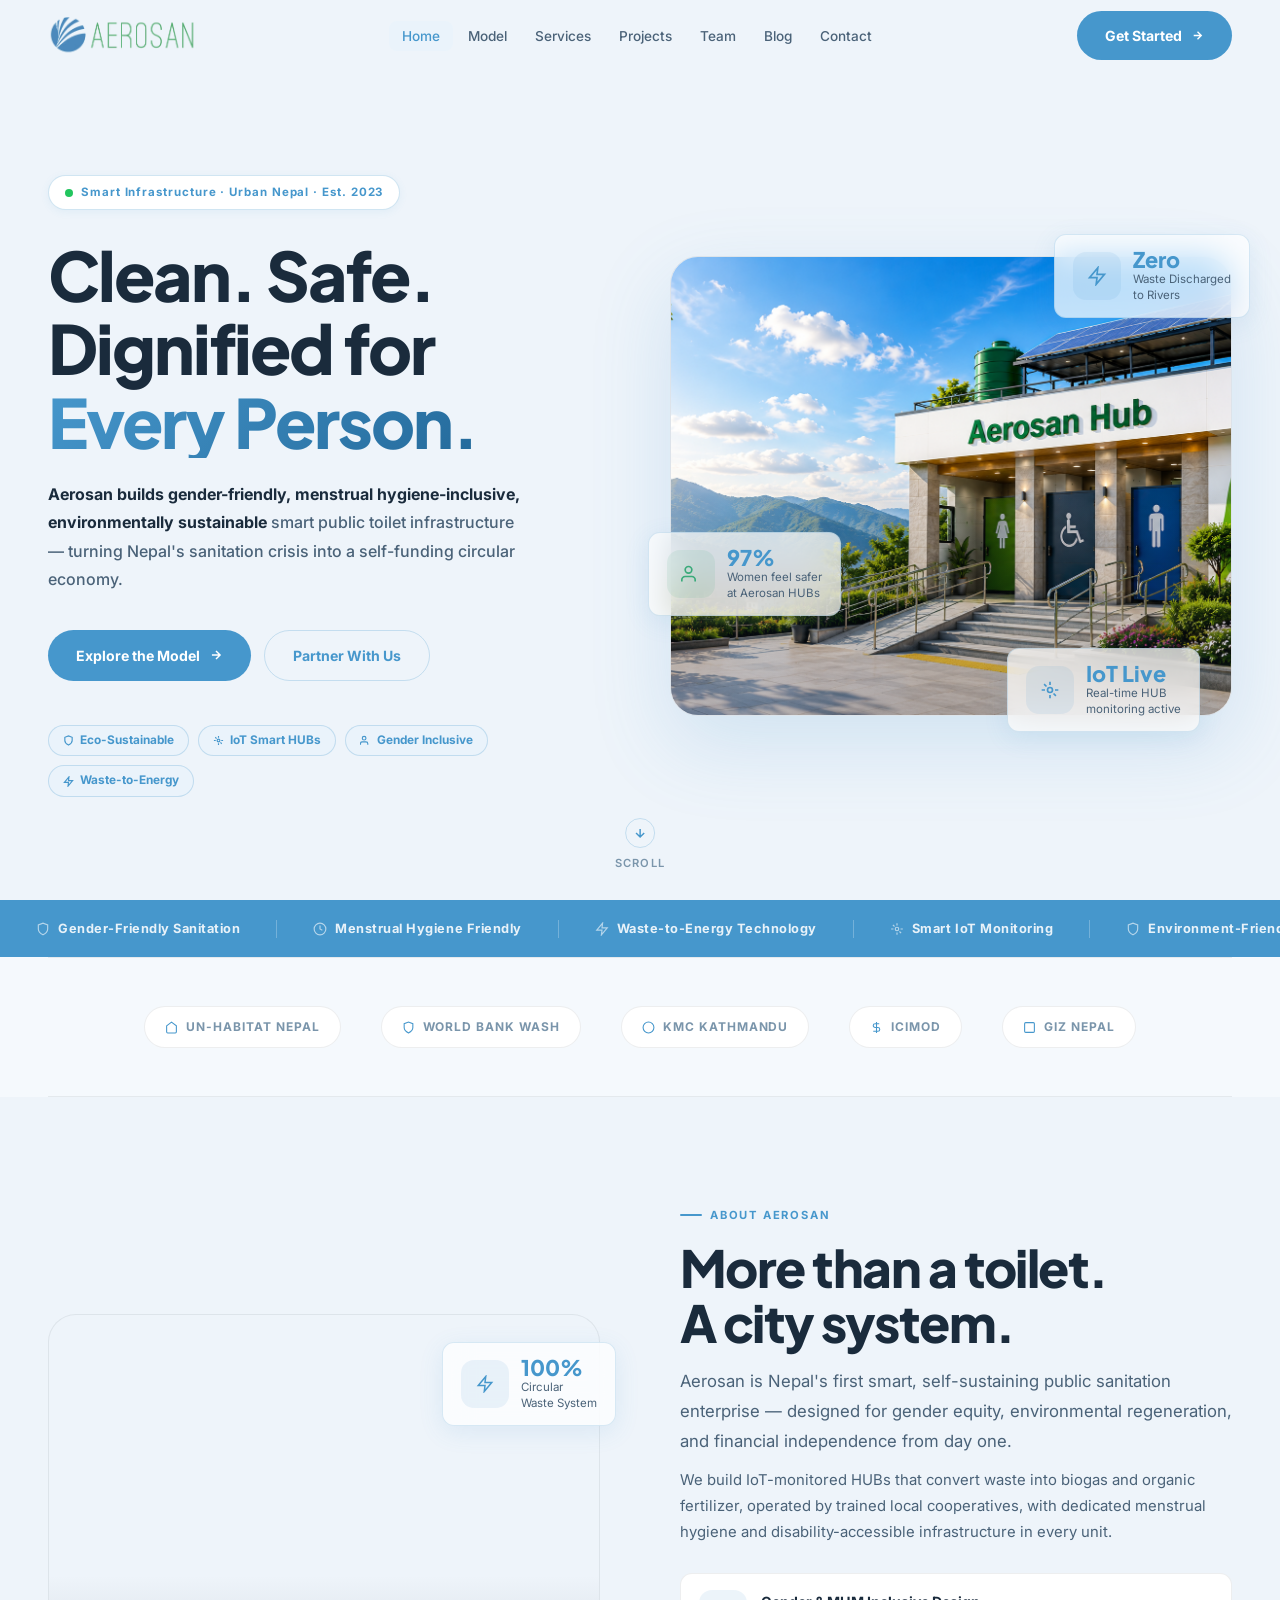
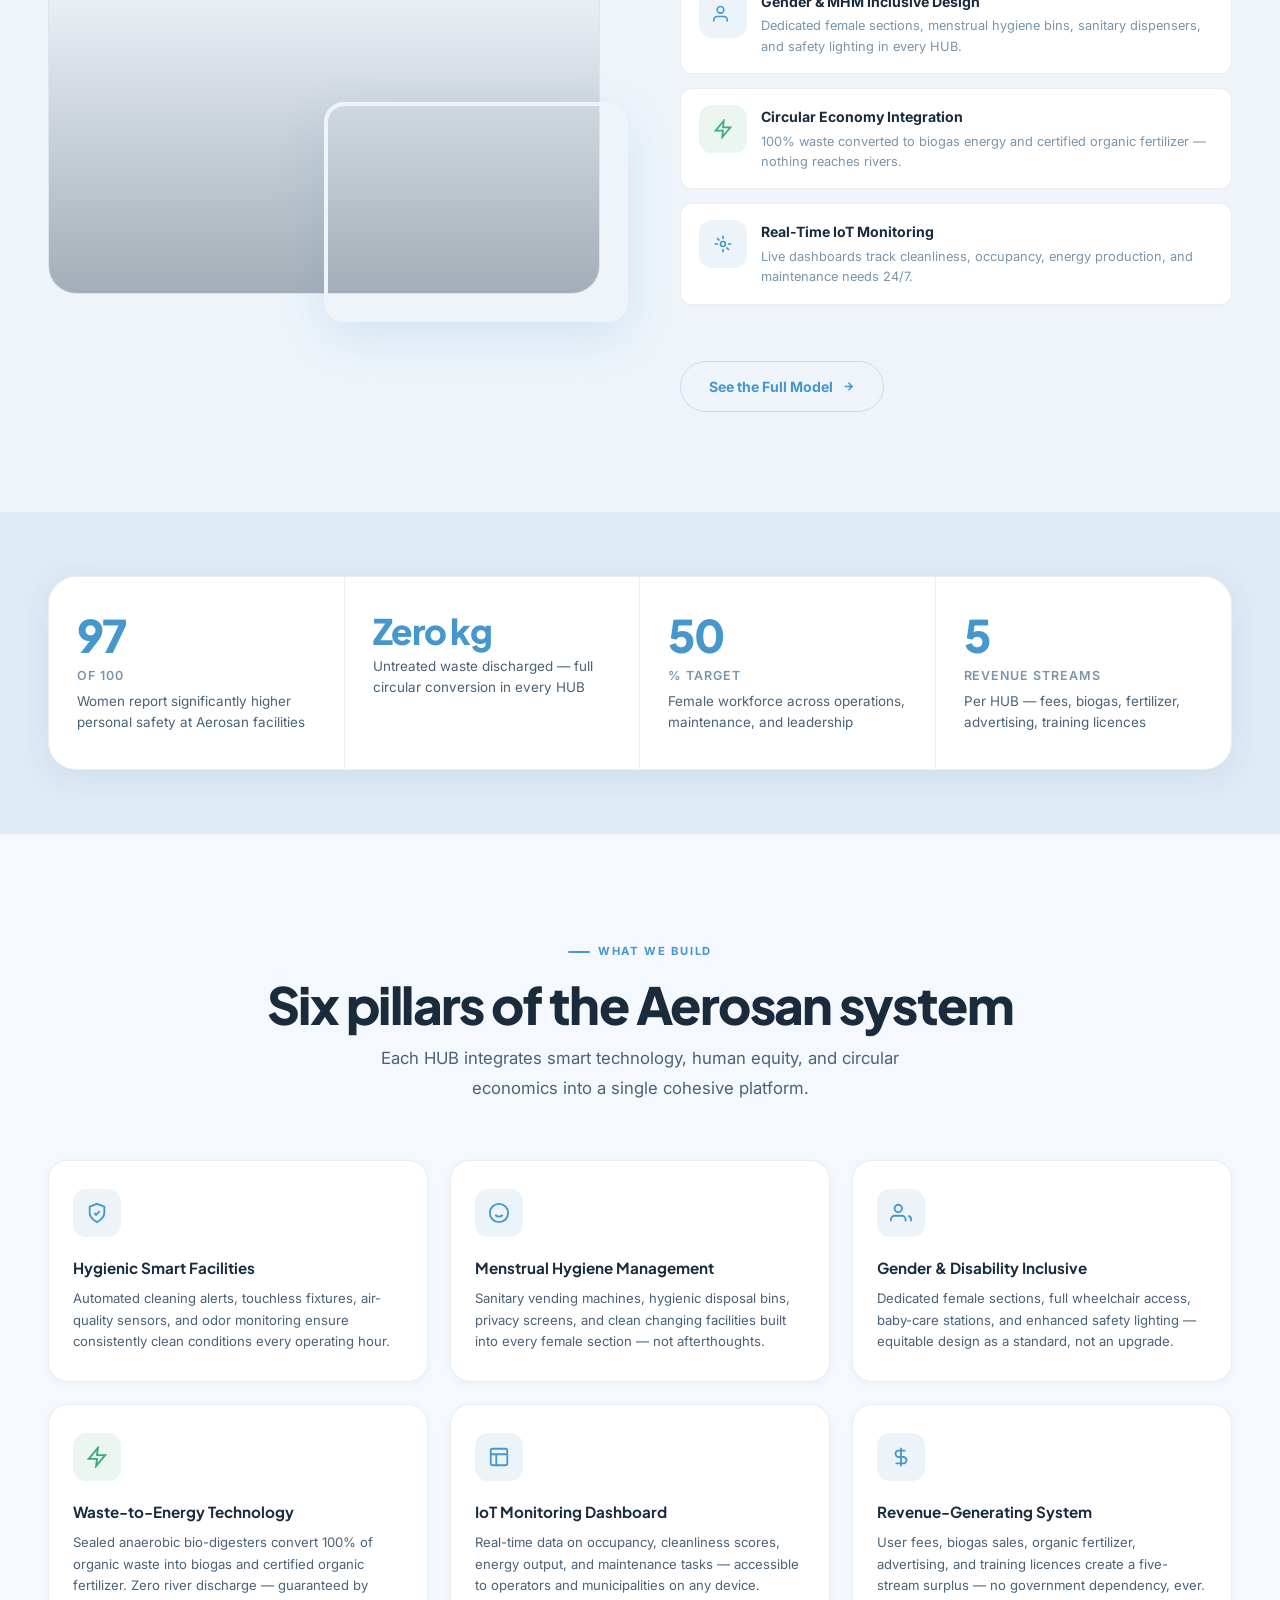
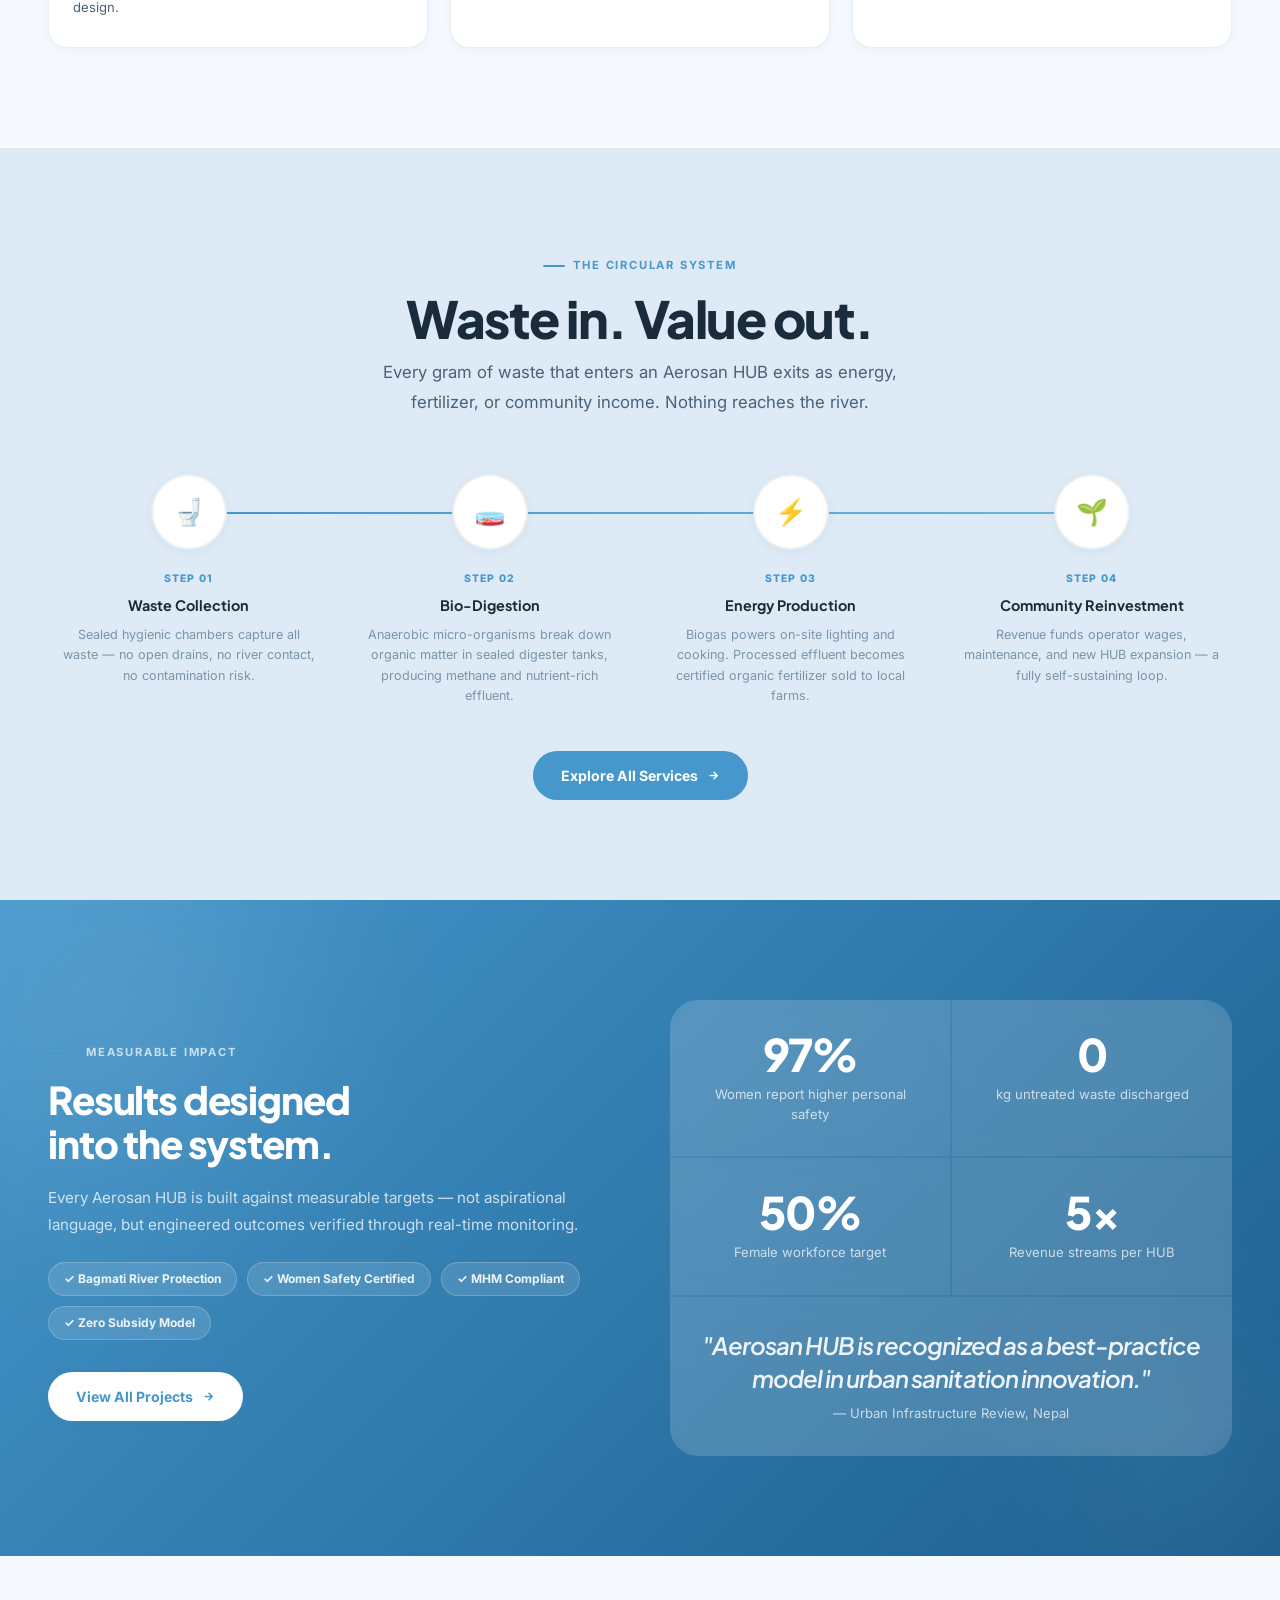
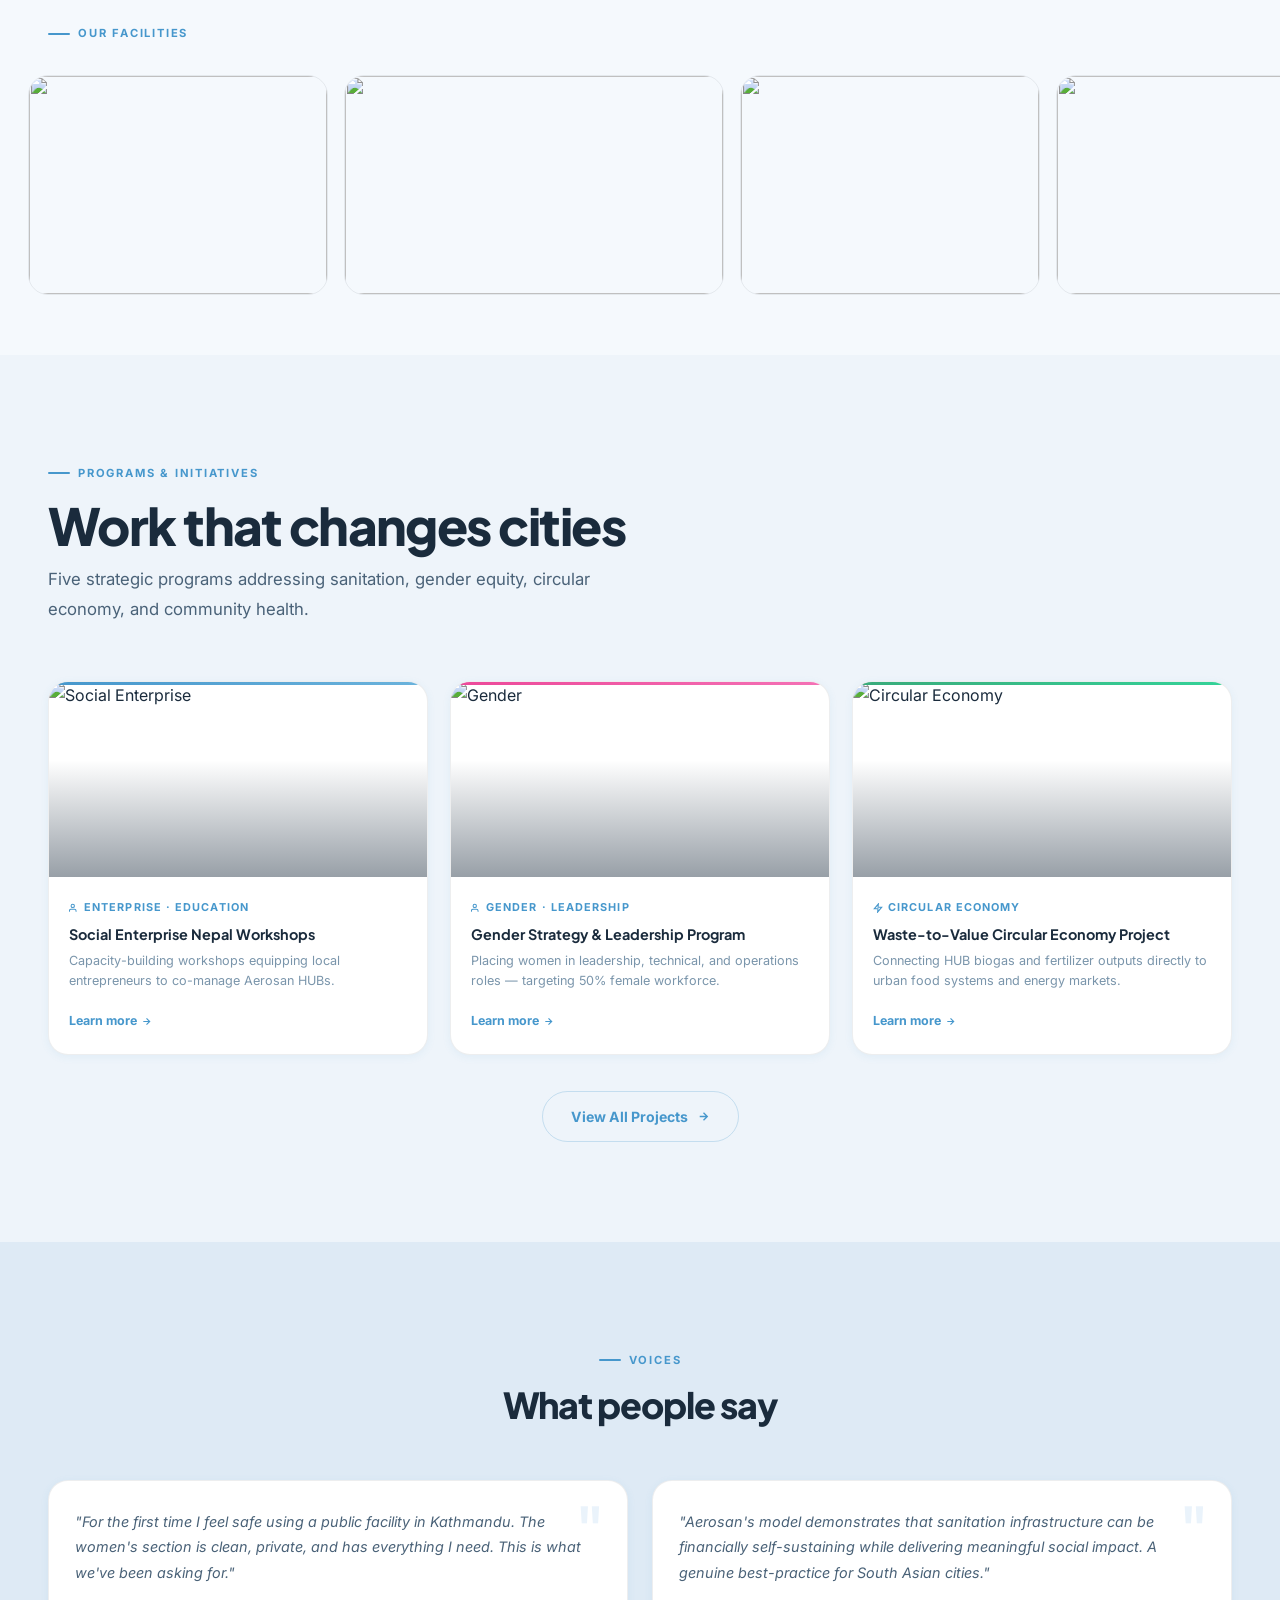
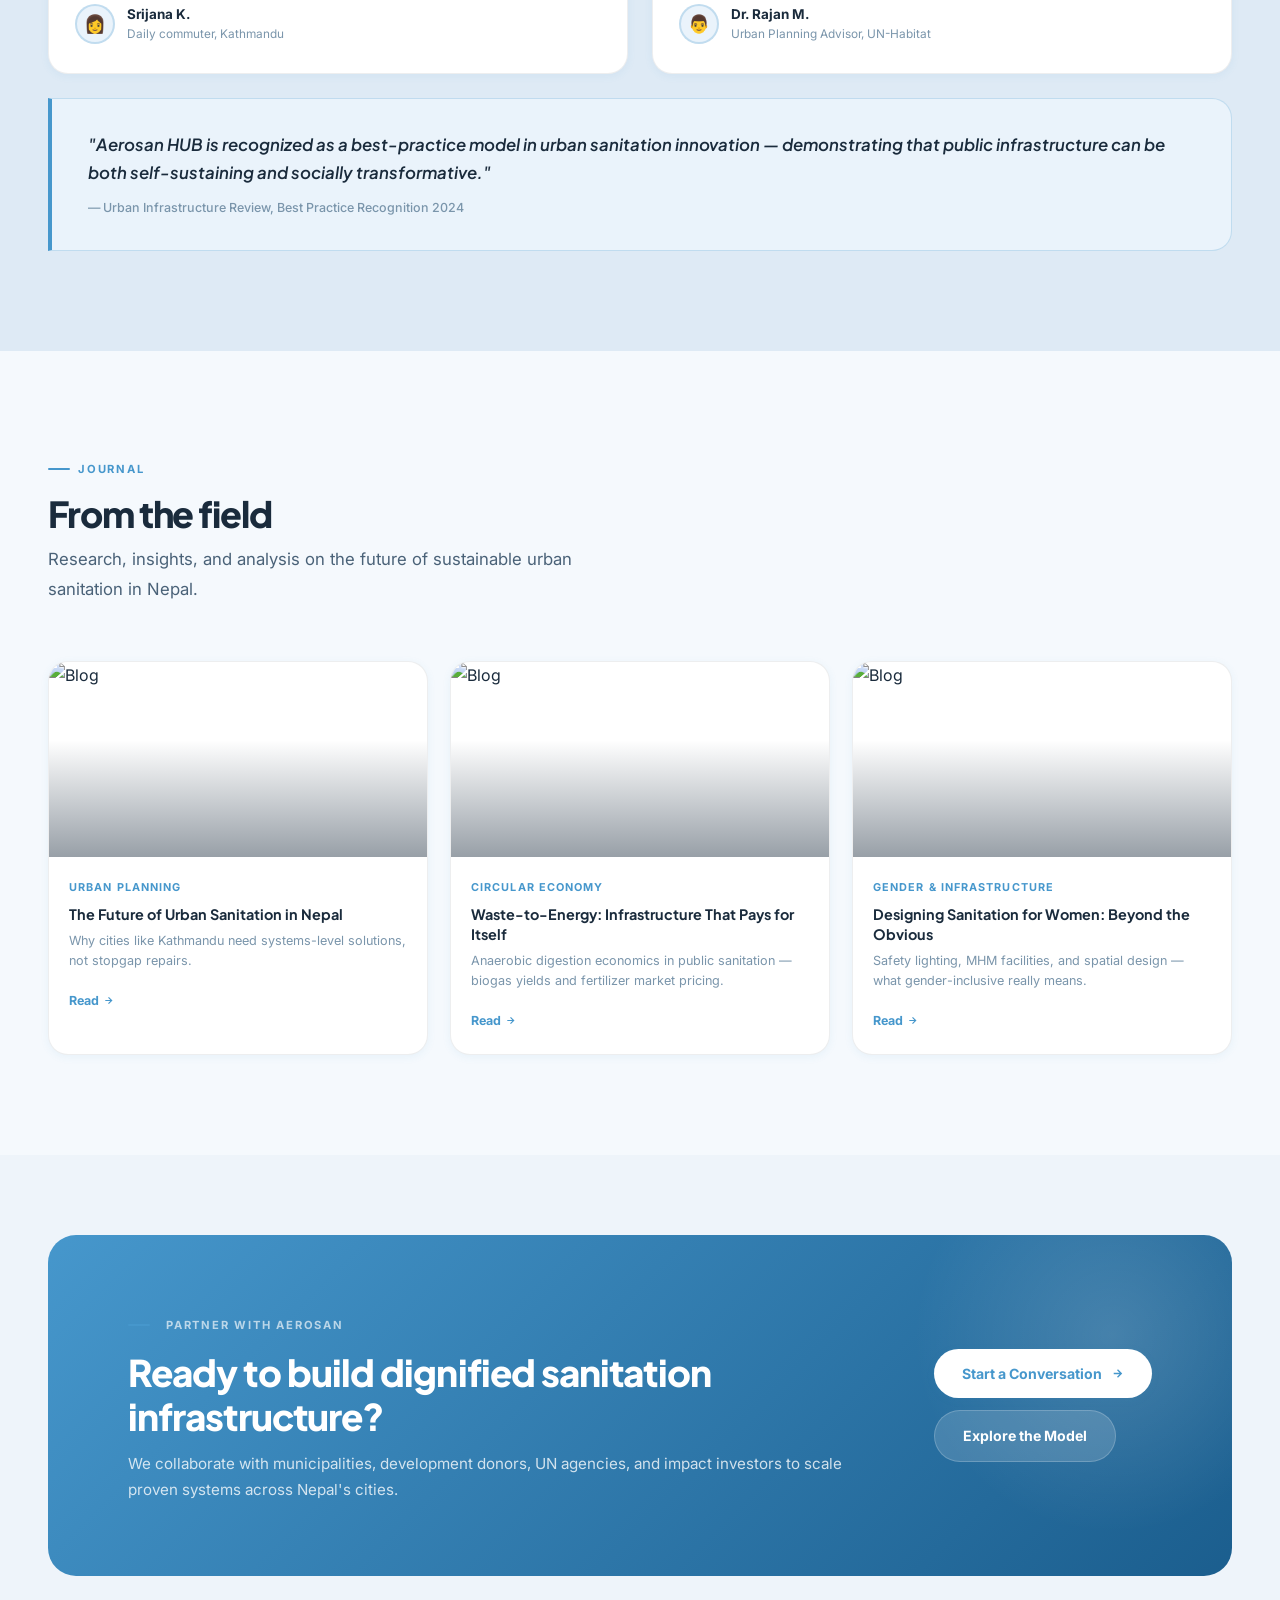
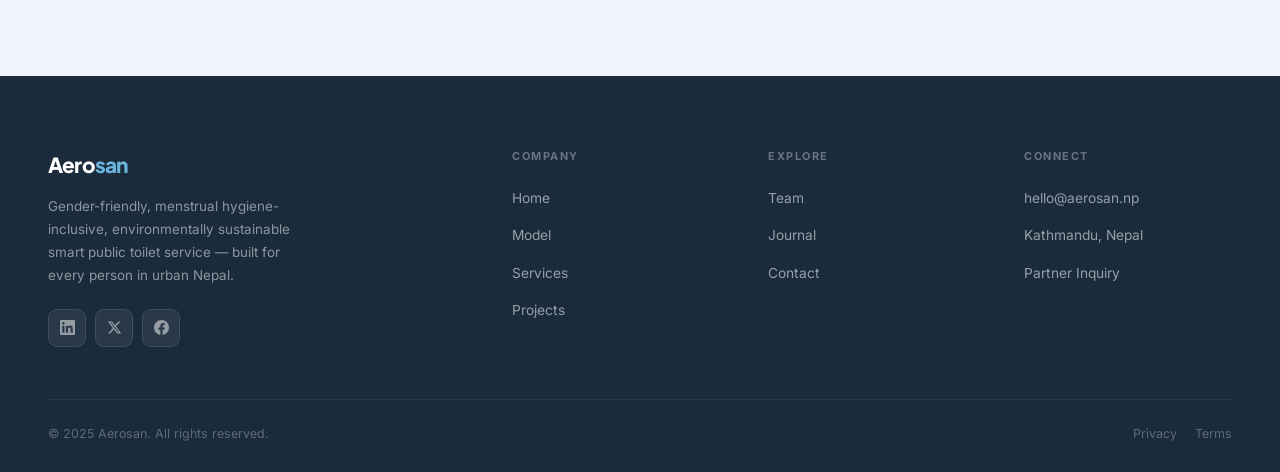
==== index.html @ dbf68a54 "initial commit" ====
<!DOCTYPE html>
<html lang="en">

<head>
    <meta charset="UTF-8" />
    <meta name="viewport" content="width=device-width, initial-scale=1.0" />
    <title>Aerosan — Smart, Dignified Public Sanitation in Urban Nepal</title>
    <link rel="stylesheet" href="style.css" />

</head>

<body>

    <!-- ══ NAV ══ -->
    <nav id="nav">
        <div class="nav-inner">
            <a href="index.html" class="nav-logo">
                <img src="/logo.avif" height="40px" alt="">
            </a>
            <ul class="nav-links">
                <li><a href="index.html" class="active">Home</a></li>
                <li><a href="model.html">Model</a></li>
                <li><a href="services.html">Services</a></li>
                <li><a href="projects.html">Projects</a></li>
                <li><a href="team.html">Team</a></li>
                <li><a href="blog.html">Blog</a></li>
                <li><a href="contact.html">Contact</a></li>
            </ul>
            <div class="nav-right">
                <a href="contact.html" class="btn btn-primary">Get Started <svg width="13" height="13"
                        viewBox="0 0 24 24" fill="none" stroke="currentColor" stroke-width="2.5">
                        <path d="M5 12h14M12 5l7 7-7 7" />
                    </svg></a>
            </div>
            <div class="hamburger" id="ham"><span></span><span></span><span></span></div>
        </div>
    </nav>
    <div class="mob-menu" id="mob">
        <a href="index.html">Home</a><a href="model.html">Model</a><a href="services.html">Services</a>
        <a href="projects.html">Projects</a><a href="team.html">Team</a><a href="blog.html">Blog</a>
        <a href="contact.html">Contact</a>
        <a href="contact.html" class="btn btn-primary">Get Started</a>
    </div>

    <!-- ══ HERO ══ -->
    <section id="hero">
        <div class="hero-bg"></div>
        <div class="wrap" style="position:relative;z-index:2;width:100%;">
            <div class="hero-inner">
                <!-- Left: Content -->
                <div>
                    <div class="hero-live-badge">
                        <div class="hero-live-dot"></div>
                        Smart Infrastructure · Urban Nepal · Est. 2023
                    </div>

                    <h1 class="display d-xl hero-title" data-r="fade">
                        <span class="line">Clean. Safe.</span>
                        <span class="line">Dignified for</span>
                        <span class="line accent">Every Person.</span>
                    </h1>

                    <p class="hero-slogan" data-r="fade">
                        <strong>Aerosan builds gender-friendly, menstrual hygiene-inclusive, environmentally
                            sustainable</strong> smart public toilet infrastructure — turning Nepal's sanitation crisis
                        into a self-funding circular economy.
                    </p>

                    <div class="hero-btns" data-r="fade">
                        <a href="model.html" class="btn btn-primary">
                            Explore the Model
                            <svg width="14" height="14" viewBox="0 0 24 24" fill="none" stroke="currentColor"
                                stroke-width="2.5">
                                <path d="M5 12h14M12 5l7 7-7 7" />
                            </svg>
                        </a>
                        <a href="contact.html" class="btn btn-outline">Partner With Us</a>
                    </div>

                    <div class="hero-pills" data-r="fade">
                        <span class="pill">
                            <svg width="11" height="11" viewBox="0 0 24 24" fill="none" stroke="currentColor"
                                stroke-width="2.5">
                                <path d="M12 22s8-4 8-10V5l-8-3-8 3v7c0 6 8 10 8 10z" />
                            </svg>
                            Eco-Sustainable
                        </span>
                        <span class="pill">
                            <svg width="11" height="11" viewBox="0 0 24 24" fill="none" stroke="currentColor"
                                stroke-width="2.5">
                                <circle cx="12" cy="12" r="3" />
                                <path d="M12 2v4M12 18v4M4.93 4.93l2.83 2.83M16.24 16.24l2.83 2.83M2 12h4M18 12h4" />
                            </svg>
                            IoT Smart HUBs
                        </span>
                        <span class="pill">
                            <svg width="11" height="11" viewBox="0 0 24 24" fill="none" stroke="currentColor"
                                stroke-width="2.5">
                                <path d="M17 21v-2a4 4 0 0 0-4-4H5a4 4 0 0 0-4 4v2" />
                                <circle cx="9" cy="7" r="4" />
                            </svg>
                            Gender Inclusive
                        </span>
                        <span class="pill">
                            <svg width="11" height="11" viewBox="0 0 24 24" fill="none" stroke="currentColor"
                                stroke-width="2.5">
                                <path d="M13 2L3 14h9l-1 8 10-12h-9l1-8z" />
                            </svg>
                            Waste-to-Energy
                        </span>
                    </div>
                </div>

                <!-- Right: Visual -->
                <div class="hero-visual" data-r="right">
                    <div class="hero-img-main">
                        <img src="/home-image.png"
                            alt="Aerosan Smart HUB" />
                    </div>
                    <div class="float-badge hero-float-1" style="top:-22px;right:-18px;">
                        <div class="chip chip-blue">
                            <svg width="20" height="20" viewBox="0 0 24 24" fill="none" stroke="currentColor"
                                stroke-width="2">
                                <path d="M13 2L3 14h9l-1 8 10-12h-9l1-8z" />
                            </svg>
                        </div>
                        <div>
                            <div class="float-badge-num">Zero</div>
                            <div class="float-badge-label">Waste Discharged<br />to Rivers</div>
                        </div>
                    </div>
                    <div class="float-badge hero-float-2" style="bottom:100px;left:-22px;">
                        <div class="chip chip-green">
                            <svg width="20" height="20" viewBox="0 0 24 24" fill="none" stroke="currentColor"
                                stroke-width="2">
                                <path d="M17 21v-2a4 4 0 0 0-4-4H5a4 4 0 0 0-4 4v2" />
                                <circle cx="9" cy="7" r="4" />
                            </svg>
                        </div>
                        <div>
                            <div class="float-badge-num">97%</div>
                            <div class="float-badge-label">Women feel safer<br />at Aerosan HUBs</div>
                        </div>
                    </div>
                    <div class="float-badge" style="bottom:-16px;right:32px;position:absolute;">
                        <div class="chip chip-blue">
                            <svg width="20" height="20" viewBox="0 0 24 24" fill="none" stroke="currentColor"
                                stroke-width="2">
                                <circle cx="12" cy="12" r="3" />
                                <path d="M12 2v4M12 18v4M4.93 4.93l2.83 2.83M16.24 16.24l2.83 2.83M2 12h4M18 12h4" />
                            </svg>
                        </div>
                        <div>
                            <div class="float-badge-num">IoT Live</div>
                            <div class="float-badge-label">Real-time HUB<br />monitoring active</div>
                        </div>
                    </div>
                </div>
            </div>
        </div>
        <div class="scroll-hint">
            <div class="scroll-arrow">
                <svg width="14" height="14" viewBox="0 0 24 24" fill="none" stroke="currentColor" stroke-width="2.5">
                    <path d="M12 5v14M5 12l7 7 7-7" />
                </svg>
            </div>
            Scroll
        </div>
    </section>

    <!-- ══ MARQUEE ══ -->
    <div id="strip">
        <div class="strip-track">
            <span class="strip-item"><svg width="14" height="14" viewBox="0 0 24 24" fill="none" stroke="currentColor"
                    stroke-width="2">
                    <path d="M12 22s8-4 8-10V5l-8-3-8 3v7c0 6 8 10 8 10z" />
                </svg>Gender-Friendly Sanitation</span>
            <div class="strip-sep"></div>
            <span class="strip-item"><svg width="14" height="14" viewBox="0 0 24 24" fill="none" stroke="currentColor"
                    stroke-width="2">
                    <circle cx="12" cy="12" r="10" />
                    <path d="M12 6v6l4 2" />
                </svg>Menstrual Hygiene Friendly</span>
            <div class="strip-sep"></div>
            <span class="strip-item"><svg width="14" height="14" viewBox="0 0 24 24" fill="none" stroke="currentColor"
                    stroke-width="2">
                    <path d="M13 2L3 14h9l-1 8 10-12h-9l1-8z" />
                </svg>Waste-to-Energy Technology</span>
            <div class="strip-sep"></div>
            <span class="strip-item"><svg width="14" height="14" viewBox="0 0 24 24" fill="none" stroke="currentColor"
                    stroke-width="2">
                    <circle cx="12" cy="12" r="3" />
                    <path d="M12 2v4M12 18v4M4.93 4.93l2.83 2.83M16.24 16.24l2.83 2.83M2 12h4M18 12h4" />
                </svg>Smart IoT Monitoring</span>
            <div class="strip-sep"></div>
            <span class="strip-item"><svg width="14" height="14" viewBox="0 0 24 24" fill="none" stroke="currentColor"
                    stroke-width="2">
                    <path d="M12 22s8-4 8-10V5l-8-3-8 3v7c0 6 8 10 8 10z" />
                </svg>Environment-Friendly</span>
            <div class="strip-sep"></div>
            <span class="strip-item"><svg width="14" height="14" viewBox="0 0 24 24" fill="none" stroke="currentColor"
                    stroke-width="2">
                    <path d="M12 2v20M17 5H9.5a3.5 3.5 0 0 0 0 7h5a3.5 3.5 0 0 1 0 7H6" />
                </svg>Self-Sustaining Revenue</span>
            <div class="strip-sep"></div>
            <span class="strip-item"><svg width="14" height="14" viewBox="0 0 24 24" fill="none" stroke="currentColor"
                    stroke-width="2">
                    <path d="M17 21v-2a4 4 0 0 0-4-4H5a4 4 0 0 0-4 4v2" />
                    <circle cx="9" cy="7" r="4" />
                </svg>Disabled Accessible Design</span>
            <div class="strip-sep"></div>
            <span class="strip-item"><svg width="14" height="14" viewBox="0 0 24 24" fill="none" stroke="currentColor"
                    stroke-width="2">
                    <path d="M12 22s8-4 8-10V5l-8-3-8 3v7c0 6 8 10 8 10z" />
                </svg>Gender-Friendly Sanitation</span>
            <div class="strip-sep"></div>
            <span class="strip-item"><svg width="14" height="14" viewBox="0 0 24 24" fill="none" stroke="currentColor"
                    stroke-width="2">
                    <circle cx="12" cy="12" r="10" />
                    <path d="M12 6v6l4 2" />
                </svg>Menstrual Hygiene Friendly</span>
            <div class="strip-sep"></div>
            <span class="strip-item"><svg width="14" height="14" viewBox="0 0 24 24" fill="none" stroke="currentColor"
                    stroke-width="2">
                    <path d="M13 2L3 14h9l-1 8 10-12h-9l1-8z" />
                </svg>Waste-to-Energy Technology</span>
            <div class="strip-sep"></div>
            <span class="strip-item"><svg width="14" height="14" viewBox="0 0 24 24" fill="none" stroke="currentColor"
                    stroke-width="2">
                    <circle cx="12" cy="12" r="3" />
                    <path d="M12 2v4M12 18v4M4.93 4.93l2.83 2.83M16.24 16.24l2.83 2.83M2 12h4M18 12h4" />
                </svg>Smart IoT Monitoring</span>
            <div class="strip-sep"></div>
            <span class="strip-item"><svg width="14" height="14" viewBox="0 0 24 24" fill="none" stroke="currentColor"
                    stroke-width="2">
                    <path d="M12 22s8-4 8-10V5l-8-3-8 3v7c0 6 8 10 8 10z" />
                </svg>Environment-Friendly</span>
            <div class="strip-sep"></div>
            <span class="strip-item"><svg width="14" height="14" viewBox="0 0 24 24" fill="none" stroke="currentColor"
                    stroke-width="2">
                    <path d="M12 2v20M17 5H9.5a3.5 3.5 0 0 0 0 7h5a3.5 3.5 0 0 1 0 7H6" />
                </svg>Self-Sustaining Revenue</span>
            <div class="strip-sep"></div>
            <span class="strip-item"><svg width="14" height="14" viewBox="0 0 24 24" fill="none" stroke="currentColor"
                    stroke-width="2">
                    <path d="M17 21v-2a4 4 0 0 0-4-4H5a4 4 0 0 0-4 4v2" />
                    <circle cx="9" cy="7" r="4" />
                </svg>Disabled Accessible Design</span>
        </div>
    </div>

    <!-- ══ TRUST ══ -->
    <section style="padding:0;background:var(--bg-2);">
        <div class="wrap">
            <div class="trust-strip" data-r="fade">
                <div class="trust-logo"><svg width="13" height="13" viewBox="0 0 24 24" fill="none"
                        stroke="currentColor" stroke-width="2">
                        <path d="M3 9l9-7 9 7v11a2 2 0 0 1-2 2H5a2 2 0 0 1-2-2z" />
                    </svg>UN-Habitat Nepal</div>
                <div class="trust-logo"><svg width="13" height="13" viewBox="0 0 24 24" fill="none"
                        stroke="currentColor" stroke-width="2">
                        <path d="M12 22s8-4 8-10V5l-8-3-8 3v7c0 6 8 10 8 10z" />
                    </svg>World Bank WASH</div>
                <div class="trust-logo"><svg width="13" height="13" viewBox="0 0 24 24" fill="none"
                        stroke="currentColor" stroke-width="2">
                        <circle cx="12" cy="12" r="10" />
                    </svg>KMC Kathmandu</div>
                <div class="trust-logo"><svg width="13" height="13" viewBox="0 0 24 24" fill="none"
                        stroke="currentColor" stroke-width="2">
                        <path d="M12 2v20M17 5H9.5a3.5 3.5 0 0 0 0 7h5a3.5 3.5 0 0 1 0 7H6" />
                    </svg>ICIMOD</div>
                <div class="trust-logo"><svg width="13" height="13" viewBox="0 0 24 24" fill="none"
                        stroke="currentColor" stroke-width="2">
                        <rect x="3" y="3" width="18" height="18" rx="2" />
                    </svg>GIZ Nepal</div>
            </div>
        </div>
    </section>

    <!-- ══ ABOUT ══ -->
    <section class="section">
        <div class="wrap">
            <div class="about-grid">
                <div class="about-img-wrap" data-r="left">
                    <div class="img-block about-img-main">
                        <div class="img-block-tint"></div>
                    </div>
                    <div class="about-img-sub"></div>
                    <div class="float-badge" style="position:absolute;top:28px;right:-16px;">
                        <div class="chip chip-blue"><svg width="18" height="18" viewBox="0 0 24 24" fill="none"
                                stroke="currentColor" stroke-width="2">
                                <path d="M13 2L3 14h9l-1 8 10-12h-9l1-8z" />
                            </svg></div>
                        <div>
                            <div class="float-badge-num">100%</div>
                            <div class="float-badge-label">Circular<br />Waste System</div>
                        </div>
                    </div>
                </div>
                <div data-r="right">
                    <div class="eyebrow">About Aerosan</div>
                    <h2 class="display d-lg" style="margin-bottom:16px;">More than a toilet.<br />A city system.</h2>
                    <p class="body-lg" style="margin-bottom:12px;">Aerosan is Nepal's first smart, self-sustaining
                        public sanitation enterprise — designed for gender equity, environmental regeneration, and
                        financial independence from day one.</p>
                    <p class="body-md">We build IoT-monitored HUBs that convert waste into biogas and organic
                        fertilizer, operated by trained local cooperatives, with dedicated menstrual hygiene and
                        disability-accessible infrastructure in every unit.</p>
                    <div class="about-items">
                        <div class="about-item">
                            <div class="chip chip-blue"><svg width="20" height="20" viewBox="0 0 24 24" fill="none"
                                    stroke="currentColor" stroke-width="2">
                                    <path d="M17 21v-2a4 4 0 0 0-4-4H5a4 4 0 0 0-4 4v2" />
                                    <circle cx="9" cy="7" r="4" />
                                </svg></div>
                            <div>
                                <h4>Gender & MHM Inclusive Design</h4>
                                <p>Dedicated female sections, menstrual hygiene bins, sanitary dispensers, and safety
                                    lighting in every HUB.</p>
                            </div>
                        </div>
                        <div class="about-item">
                            <div class="chip chip-green"><svg width="20" height="20" viewBox="0 0 24 24" fill="none"
                                    stroke="currentColor" stroke-width="2">
                                    <path d="M13 2L3 14h9l-1 8 10-12h-9l1-8z" />
                                </svg></div>
                            <div>
                                <h4>Circular Economy Integration</h4>
                                <p>100% waste converted to biogas energy and certified organic fertilizer — nothing
                                    reaches rivers.</p>
                            </div>
                        </div>
                        <div class="about-item">
                            <div class="chip chip-blue"><svg width="20" height="20" viewBox="0 0 24 24" fill="none"
                                    stroke="currentColor" stroke-width="2">
                                    <circle cx="12" cy="12" r="3" />
                                    <path
                                        d="M12 2v4M12 18v4M4.93 4.93l2.83 2.83M16.24 16.24l2.83 2.83M2 12h4M18 12h4" />
                                </svg></div>
                            <div>
                                <h4>Real-Time IoT Monitoring</h4>
                                <p>Live dashboards track cleanliness, occupancy, energy production, and maintenance
                                    needs 24/7.</p>
                            </div>
                        </div>
                    </div>
                    <a href="model.html" class="btn btn-outline" style="margin-top:28px;">See the Full Model <svg
                            width="13" height="13" viewBox="0 0 24 24" fill="none" stroke="currentColor"
                            stroke-width="2.5">
                            <path d="M5 12h14M12 5l7 7-7 7" />
                        </svg></a>
                </div>
            </div>
        </div>
    </section>

    <!-- ══ STATS ══ -->
    <section class="section-sm section-deep">
        <div class="wrap">
            <div class="stats-row" data-r>
                <div class="stat-cell">
                    <div class="stat-num count-num" data-target="97">0</div>
                    <div class="stat-label"
                        style="color:var(--muted);font-size:0.78rem;margin-bottom:6px;font-weight:600;letter-spacing:0.08em;text-transform:uppercase;">
                        of 100</div>
                    <div class="stat-label">Women report significantly higher personal safety at Aerosan facilities
                    </div>
                </div>
                <div class="stat-cell">
                    <div class="stat-num" style="font-size:2.2rem;">Zero kg</div>
                    <div class="stat-label" style="margin-top:6px;">Untreated waste discharged — full circular
                        conversion in every HUB</div>
                </div>
                <div class="stat-cell">
                    <div class="stat-num count-num" data-target="50">0</div>
                    <div class="stat-label"
                        style="color:var(--muted);font-size:0.78rem;margin-bottom:6px;font-weight:600;letter-spacing:0.08em;text-transform:uppercase;">
                        % target</div>
                    <div class="stat-label">Female workforce across operations, maintenance, and leadership</div>
                </div>
                <div class="stat-cell">
                    <div class="stat-num count-num" data-target="5">0</div>
                    <div class="stat-label"
                        style="color:var(--muted);font-size:0.78rem;margin-bottom:6px;font-weight:600;letter-spacing:0.08em;text-transform:uppercase;">
                        revenue streams</div>
                    <div class="stat-label">Per HUB — fees, biogas, fertilizer, advertising, training licences</div>
                </div>
            </div>
        </div>
    </section>

    <!-- ══ FEATURES ══ -->
    <section class="section section-alt">
        <div class="wrap">
            <div class="sec-head center" data-r>
                <div class="eyebrow">What We Build</div>
                <h2 class="display d-lg">Six pillars of the Aerosan system</h2>
                <p class="body-lg">Each HUB integrates smart technology, human equity, and circular economics into a
                    single cohesive platform.</p>
            </div>
            <div class="feat-grid">
                <div class="card feat-card" data-r data-d="1">
                    <div class="feat-card-icon chip chip-blue"><svg width="22" height="22" viewBox="0 0 24 24"
                            fill="none" stroke="currentColor" stroke-width="2">
                            <path d="M12 22s8-4 8-10V5l-8-3-8 3v7c0 6 8 10 8 10z" />
                            <polyline points="9 12 11 14 15 10" />
                        </svg></div>
                    <h3>Hygienic Smart Facilities</h3>
                    <p>Automated cleaning alerts, touchless fixtures, air-quality sensors, and odor monitoring ensure
                        consistently clean conditions every operating hour.</p>
                </div>
                <div class="card feat-card" data-r data-d="2">
                    <div class="feat-card-icon chip chip-blue"><svg width="22" height="22" viewBox="0 0 24 24"
                            fill="none" stroke="currentColor" stroke-width="2">
                            <circle cx="12" cy="12" r="10" />
                            <path d="M8 14s1.5 2 4 2 4-2 4-2M9 9h.01M15 9h.01" />
                        </svg></div>
                    <h3>Menstrual Hygiene Management</h3>
                    <p>Sanitary vending machines, hygienic disposal bins, privacy screens, and clean changing facilities
                        built into every female section — not afterthoughts.</p>
                </div>
                <div class="card feat-card" data-r data-d="3">
                    <div class="feat-card-icon chip chip-blue"><svg width="22" height="22" viewBox="0 0 24 24"
                            fill="none" stroke="currentColor" stroke-width="2">
                            <path d="M17 21v-2a4 4 0 0 0-4-4H5a4 4 0 0 0-4 4v2" />
                            <circle cx="9" cy="7" r="4" />
                            <path d="M23 21v-2a4 4 0 0 0-3-3.87" />
                        </svg></div>
                    <h3>Gender & Disability Inclusive</h3>
                    <p>Dedicated female sections, full wheelchair access, baby-care stations, and enhanced safety
                        lighting — equitable design as a standard, not an upgrade.</p>
                </div>
                <div class="card feat-card" data-r data-d="4">
                    <div class="feat-card-icon chip chip-green"><svg width="22" height="22" viewBox="0 0 24 24"
                            fill="none" stroke="currentColor" stroke-width="2">
                            <path d="M13 2L3 14h9l-1 8 10-12h-9l1-8z" />
                        </svg></div>
                    <h3>Waste-to-Energy Technology</h3>
                    <p>Sealed anaerobic bio-digesters convert 100% of organic waste into biogas and certified organic
                        fertilizer. Zero river discharge — guaranteed by design.</p>
                </div>
                <div class="card feat-card" data-r data-d="5">
                    <div class="feat-card-icon chip chip-blue"><svg width="22" height="22" viewBox="0 0 24 24"
                            fill="none" stroke="currentColor" stroke-width="2">
                            <rect x="3" y="3" width="18" height="18" rx="2" />
                            <path d="M3 9h18M9 21V9" />
                        </svg></div>
                    <h3>IoT Monitoring Dashboard</h3>
                    <p>Real-time data on occupancy, cleanliness scores, energy output, and maintenance tasks —
                        accessible to operators and municipalities on any device.</p>
                </div>
                <div class="card feat-card" data-r data-d="6">
                    <div class="feat-card-icon chip chip-blue"><svg width="22" height="22" viewBox="0 0 24 24"
                            fill="none" stroke="currentColor" stroke-width="2">
                            <path d="M12 2v20M17 5H9.5a3.5 3.5 0 0 0 0 7h5a3.5 3.5 0 0 1 0 7H6" />
                        </svg></div>
                    <h3>Revenue-Generating System</h3>
                    <p>User fees, biogas sales, organic fertilizer, advertising, and training licences create a
                        five-stream surplus — no government dependency, ever.</p>
                </div>
            </div>
        </div>
    </section>

    <!-- ══ HOW IT WORKS ══ -->
    <section class="section section-deep">
        <div class="wrap">
            <div class="sec-head center" data-r>
                <div class="eyebrow">The Circular System</div>
                <h2 class="display d-lg">Waste in. Value out.</h2>
                <p class="body-lg">Every gram of waste that enters an Aerosan HUB exits as energy, fertilizer, or
                    community income. Nothing reaches the river.</p>
            </div>
            <div class="how-grid">
                <div class="how-connector">
                    <div class="how-connector-fill" id="cf"></div>
                </div>
                <div class="how-step" data-r data-d="1">
                    <div class="how-num">🚽</div>
                    <div class="how-step-num">Step 01</div>
                    <h3>Waste Collection</h3>
                    <p>Sealed hygienic chambers capture all waste — no open drains, no river contact, no contamination
                        risk.</p>
                </div>
                <div class="how-step" data-r data-d="2">
                    <div class="how-num">🧫</div>
                    <div class="how-step-num">Step 02</div>
                    <h3>Bio-Digestion</h3>
                    <p>Anaerobic micro-organisms break down organic matter in sealed digester tanks, producing methane
                        and nutrient-rich effluent.</p>
                </div>
                <div class="how-step" data-r data-d="3">
                    <div class="how-num">⚡</div>
                    <div class="how-step-num">Step 03</div>
                    <h3>Energy Production</h3>
                    <p>Biogas powers on-site lighting and cooking. Processed effluent becomes certified organic
                        fertilizer sold to local farms.</p>
                </div>
                <div class="how-step" data-r data-d="4">
                    <div class="how-num">🌱</div>
                    <div class="how-step-num">Step 04</div>
                    <h3>Community Reinvestment</h3>
                    <p>Revenue funds operator wages, maintenance, and new HUB expansion — a fully self-sustaining loop.
                    </p>
                </div>
            </div>
            <div style="text-align:center;margin-top:44px;" data-r>
                <a href="services.html" class="btn btn-primary">Explore All Services <svg width="13" height="13"
                        viewBox="0 0 24 24" fill="none" stroke="currentColor" stroke-width="2.5">
                        <path d="M5 12h14M12 5l7 7-7 7" />
                    </svg></a>
            </div>
        </div>
    </section>

    <!-- ══ IMPACT ══ -->
    <section id="impact" class="section">
        <div class="orb orb-light impact-orb-1"></div>
        <div class="orb orb-light impact-orb-2"></div>
        <div class="wrap" style="position:relative;z-index:2;">
            <div class="impact-grid">
                <div data-r="left">
                    <div class="eyebrow" style="color:rgba(255,255,255,0.7);">
                        <span style="background:rgba(255,255,255,0.4);"></span>
                        Measurable Impact
                    </div>
                    <h2 class="impact-right" style="margin:0;">
                        <div
                            style="font-family:'Plus Jakarta Sans',sans-serif;font-weight:900;font-size:clamp(1.8rem,3vw,2.8rem);color:#fff;line-height:1.15;margin-bottom:18px;letter-spacing:-0.03em;">
                            Results designed<br />into the system.</div>
                    </h2>
                    <p style="font-size:0.95rem;color:rgba(255,255,255,0.75);line-height:1.78;margin-bottom:24px;">Every
                        Aerosan HUB is built against measurable targets — not aspirational language, but engineered
                        outcomes verified through real-time monitoring.</p>
                    <div class="impact-pills">
                        <span class="impact-pill">✓ Bagmati River Protection</span>
                        <span class="impact-pill">✓ Women Safety Certified</span>
                        <span class="impact-pill">✓ MHM Compliant</span>
                        <span class="impact-pill">✓ Zero Subsidy Model</span>
                    </div>
                    <a href="projects.html" class="btn btn-white">View All Projects <svg width="13" height="13"
                            viewBox="0 0 24 24" fill="none" stroke="currentColor" stroke-width="2.5">
                            <path d="M5 12h14M12 5l7 7-7 7" />
                        </svg></a>
                </div>
                <div class="impact-stats" data-r="right">
                    <div class="impact-stat">
                        <div class="n">97%</div>
                        <div class="l">Women report higher personal safety</div>
                    </div>
                    <div class="impact-stat">
                        <div class="n">0</div>
                        <div class="l">kg untreated waste discharged</div>
                    </div>
                    <div class="impact-stat">
                        <div class="n">50%</div>
                        <div class="l">Female workforce target</div>
                    </div>
                    <div class="impact-stat">
                        <div class="n">5×</div>
                        <div class="l">Revenue streams per HUB</div>
                    </div>
                    <div class="impact-stat" style="grid-column:span 2;">
                        <div class="n"
                            style="font-size:1.5rem;line-height:1.4;font-style:italic;font-weight:600;color:rgba(255,255,255,0.9);">
                            "Aerosan HUB is recognized as a best-practice model in urban sanitation innovation."</div>
                        <div class="l" style="margin-top:8px;">— Urban Infrastructure Review, Nepal</div>
                    </div>
                </div>
            </div>
        </div>
    </section>

    <!-- ══ IMAGE GALLERY STRIP ══ -->
    <section style="padding:60px 0;background:var(--bg-2);overflow:hidden;">
        <div class="wrap" style="margin-bottom:16px;">
            <div class="eyebrow" data-r>Our Facilities</div>
        </div>
        <div style="display:flex;gap:16px;overflow:hidden;padding:0 28px;" data-r="fade">
            <div
                style="flex-shrink:0;width:300px;height:220px;border-radius:var(--r-lg);overflow:hidden;border:1px solid var(--border-soft);">
                <img src="https://images.unsplash.com/photo-1558618666-fcd25c85cd64?w=600&q=80" alt=""
                    style="width:100%;height:100%;object-fit:cover;" />
            </div>
            <div
                style="flex-shrink:0;width:380px;height:220px;border-radius:var(--r-lg);overflow:hidden;border:1px solid var(--border-soft);">
                <img src="https://images.unsplash.com/photo-1573164713714-d95e436ab8d6?w=760&q=80" alt=""
                    style="width:100%;height:100%;object-fit:cover;" />
            </div>
            <div
                style="flex-shrink:0;width:300px;height:220px;border-radius:var(--r-lg);overflow:hidden;border:1px solid var(--border-soft);">
                <img src="https://images.unsplash.com/photo-1486325212027-8081e485255e?w=600&q=80" alt=""
                    style="width:100%;height:100%;object-fit:cover;" />
            </div>
            <div
                style="flex-shrink:0;width:340px;height:220px;border-radius:var(--r-lg);overflow:hidden;border:1px solid var(--border-soft);">
                <img src="https://images.unsplash.com/photo-1451187580459-43490279c0fa?w=680&q=80" alt=""
                    style="width:100%;height:100%;object-fit:cover;" />
            </div>
            <div
                style="flex-shrink:0;width:280px;height:220px;border-radius:var(--r-lg);overflow:hidden;border:1px solid var(--border-soft);">
                <img src="https://images.unsplash.com/photo-1473341304170-971dccb5ac1e?w=560&q=80" alt=""
                    style="width:100%;height:100%;object-fit:cover;" />
            </div>
        </div>
    </section>

    <!-- ══ PROJECTS PREVIEW ══ -->
    <section class="section">
        <div class="wrap">
            <div class="sec-head" data-r>
                <div class="eyebrow">Programs & Initiatives</div>
                <h2 class="display d-lg">Work that changes cities</h2>
                <p class="body-lg">Five strategic programs addressing sanitation, gender equity, circular economy, and
                    community health.</p>
            </div>
            <div class="proj-grid">
                <div class="proj-card" data-r data-d="1">
                    <div class="proj-card-img">
                        <img src="https://images.unsplash.com/photo-1531482615713-2afd69097998?w=600&q=80"
                            alt="Social Enterprise" />
                        <div class="proj-card-img-tint"></div>
                        <div class="proj-card-accent"
                            style="background:linear-gradient(90deg,var(--blue),var(--blue-light));"></div>
                    </div>
                    <div class="proj-body">
                        <div class="proj-cat"><svg width="10" height="10" viewBox="0 0 24 24" fill="none"
                                stroke="currentColor" stroke-width="2.5">
                                <path d="M17 21v-2a4 4 0 0 0-4-4H5a4 4 0 0 0-4 4v2" />
                                <circle cx="9" cy="7" r="4" />
                            </svg> Enterprise · Education</div>
                        <div class="proj-title">Social Enterprise Nepal Workshops</div>
                        <div class="proj-desc">Capacity-building workshops equipping local entrepreneurs to co-manage
                            Aerosan HUBs.</div>
                        <a href="projects.html" class="proj-link">Learn more <svg width="11" height="11"
                                viewBox="0 0 24 24" fill="none" stroke="currentColor" stroke-width="2.5">
                                <path d="M5 12h14M12 5l7 7-7 7" />
                            </svg></a>
                    </div>
                </div>
                <div class="proj-card" data-r data-d="2">
                    <div class="proj-card-img">
                        <img src="https://images.unsplash.com/photo-1573497161079-f3fd25cc6b90?w=600&q=80"
                            alt="Gender" />
                        <div class="proj-card-img-tint"></div>
                        <div class="proj-card-accent" style="background:linear-gradient(90deg,#EC4899,#F472B6);"></div>
                    </div>
                    <div class="proj-body">
                        <div class="proj-cat"><svg width="10" height="10" viewBox="0 0 24 24" fill="none"
                                stroke="currentColor" stroke-width="2.5">
                                <path d="M17 21v-2a4 4 0 0 0-4-4H5a4 4 0 0 0-4 4v2" />
                                <circle cx="9" cy="7" r="4" />
                            </svg> Gender · Leadership</div>
                        <div class="proj-title">Gender Strategy & Leadership Program</div>
                        <div class="proj-desc">Placing women in leadership, technical, and operations roles — targeting
                            50% female workforce.</div>
                        <a href="projects.html" class="proj-link">Learn more <svg width="11" height="11"
                                viewBox="0 0 24 24" fill="none" stroke="currentColor" stroke-width="2.5">
                                <path d="M5 12h14M12 5l7 7-7 7" />
                            </svg></a>
                    </div>
                </div>
                <div class="proj-card" data-r data-d="3">
                    <div class="proj-card-img">
                        <img src="https://images.unsplash.com/photo-1473341304170-971dccb5ac1e?w=600&q=80"
                            alt="Circular Economy" />
                        <div class="proj-card-img-tint"></div>
                        <div class="proj-card-accent" style="background:linear-gradient(90deg,var(--green),#34D399);">
                        </div>
                    </div>
                    <div class="proj-body">
                        <div class="proj-cat"><svg width="10" height="10" viewBox="0 0 24 24" fill="none"
                                stroke="currentColor" stroke-width="2.5">
                                <path d="M13 2L3 14h9l-1 8 10-12h-9l1-8z" />
                            </svg> Circular Economy</div>
                        <div class="proj-title">Waste-to-Value Circular Economy Project</div>
                        <div class="proj-desc">Connecting HUB biogas and fertilizer outputs directly to urban food
                            systems and energy markets.</div>
                        <a href="projects.html" class="proj-link">Learn more <svg width="11" height="11"
                                viewBox="0 0 24 24" fill="none" stroke="currentColor" stroke-width="2.5">
                                <path d="M5 12h14M12 5l7 7-7 7" />
                            </svg></a>
                    </div>
                </div>
            </div>
            <div style="text-align:center;margin-top:36px;" data-r>
                <a href="projects.html" class="btn btn-outline">View All Projects <svg width="13" height="13"
                        viewBox="0 0 24 24" fill="none" stroke="currentColor" stroke-width="2.5">
                        <path d="M5 12h14M12 5l7 7-7 7" />
                    </svg></a>
            </div>
        </div>
    </section>

    <!-- ══ TESTIMONIALS ══ -->
    <section class="section section-deep">
        <div class="wrap">
            <div class="sec-head center" data-r>
                <div class="eyebrow">Voices</div>
                <h2 class="display d-md">What people say</h2>
            </div>
            <div class="testi-grid">
                <div class="card testi-card" data-r data-d="1">
                    <p class="testi-text">"For the first time I feel safe using a public facility in Kathmandu. The
                        women's section is clean, private, and has everything I need. This is what we've been asking
                        for."</p>
                    <div class="testi-author">
                        <div class="testi-avatar">👩</div>
                        <div>
                            <div class="testi-name">Srijana K.</div>
                            <div class="testi-role">Daily commuter, Kathmandu</div>
                        </div>
                    </div>
                </div>
                <div class="card testi-card" data-r data-d="2">
                    <p class="testi-text">"Aerosan's model demonstrates that sanitation infrastructure can be
                        financially self-sustaining while delivering meaningful social impact. A genuine best-practice
                        for South Asian cities."</p>
                    <div class="testi-author">
                        <div class="testi-avatar">👨</div>
                        <div>
                            <div class="testi-name">Dr. Rajan M.</div>
                            <div class="testi-role">Urban Planning Advisor, UN-Habitat</div>
                        </div>
                    </div>
                </div>
            </div>
            <div style="margin-top:24px;" data-r>
                <div class="quote-block">
                    <p>"Aerosan HUB is recognized as a best-practice model in urban sanitation innovation —
                        demonstrating that public infrastructure can be both self-sustaining and socially
                        transformative."</p>
                    <span>— Urban Infrastructure Review, Best Practice Recognition 2024</span>
                </div>
            </div>
        </div>
    </section>

    <!-- ══ BLOG PREVIEW ══ -->
    <section class="section section-alt">
        <div class="wrap">
            <div class="sec-head" data-r>
                <div class="eyebrow">Journal</div>
                <h2 class="display d-md">From the field</h2>
                <p class="body-lg">Research, insights, and analysis on the future of sustainable urban sanitation in
                    Nepal.</p>
            </div>
            <div style="display:grid;grid-template-columns:repeat(3,1fr);gap:22px;">
                <div class="proj-card" data-r data-d="1">
                    <div class="proj-card-img"><img
                            src="https://images.unsplash.com/photo-1486325212027-8081e485255e?w=600&q=80" alt="Blog" />
                        <div class="proj-card-img-tint"></div>
                    </div>
                    <div class="proj-body">
                        <div class="proj-cat">Urban Planning</div>
                        <div class="proj-title">The Future of Urban Sanitation in Nepal</div>
                        <div class="proj-desc">Why cities like Kathmandu need systems-level solutions, not stopgap
                            repairs.</div>
                        <a href="blog.html" class="proj-link">Read <svg width="11" height="11" viewBox="0 0 24 24"
                                fill="none" stroke="currentColor" stroke-width="2.5">
                                <path d="M5 12h14M12 5l7 7-7 7" />
                            </svg></a>
                    </div>
                </div>
                <div class="proj-card" data-r data-d="2">
                    <div class="proj-card-img"><img
                            src="https://images.unsplash.com/photo-1473341304170-971dccb5ac1e?w=600&q=80" alt="Blog" />
                        <div class="proj-card-img-tint"></div>
                    </div>
                    <div class="proj-body">
                        <div class="proj-cat">Circular Economy</div>
                        <div class="proj-title">Waste-to-Energy: Infrastructure That Pays for Itself</div>
                        <div class="proj-desc">Anaerobic digestion economics in public sanitation — biogas yields and
                            fertilizer market pricing.</div>
                        <a href="blog.html" class="proj-link">Read <svg width="11" height="11" viewBox="0 0 24 24"
                                fill="none" stroke="currentColor" stroke-width="2.5">
                                <path d="M5 12h14M12 5l7 7-7 7" />
                            </svg></a>
                    </div>
                </div>
                <div class="proj-card" data-r data-d="3">
                    <div class="proj-card-img"><img
                            src="https://images.unsplash.com/photo-1573497161079-f3fd25cc6b90?w=600&q=80" alt="Blog" />
                        <div class="proj-card-img-tint"></div>
                    </div>
                    <div class="proj-body">
                        <div class="proj-cat">Gender & Infrastructure</div>
                        <div class="proj-title">Designing Sanitation for Women: Beyond the Obvious</div>
                        <div class="proj-desc">Safety lighting, MHM facilities, and spatial design — what
                            gender-inclusive really means.</div>
                        <a href="blog.html" class="proj-link">Read <svg width="11" height="11" viewBox="0 0 24 24"
                                fill="none" stroke="currentColor" stroke-width="2.5">
                                <path d="M5 12h14M12 5l7 7-7 7" />
                            </svg></a>
                    </div>
                </div>
            </div>
        </div>
    </section>

    <!-- ══ CTA ══ -->
    <section style="padding:80px 0 100px;background:var(--bg);">
        <div class="wrap">
            <div class="cta-box" data-r>
                <div class="cta-box-orb"></div>
                <div style="position:relative;z-index:1;">
                    <div class="eyebrow" style="color:rgba(255,255,255,0.65);"><span
                            style="background:rgba(255,255,255,0.35)"></span>Partner With Aerosan</div>
                    <h2>Ready to build dignified sanitation infrastructure?</h2>
                    <p>We collaborate with municipalities, development donors, UN agencies, and impact investors to
                        scale proven systems across Nepal's cities.</p>
                </div>
                <div class="btn-group" style="position:relative;z-index:1;">
                    <a href="contact.html" class="btn btn-white">Start a Conversation <svg width="13" height="13"
                            viewBox="0 0 24 24" fill="none" stroke="currentColor" stroke-width="2.5">
                            <path d="M5 12h14M12 5l7 7-7 7" />
                        </svg></a>
                    <a href="model.html" class="btn"
                        style="background:rgba(255,255,255,0.15);color:#fff;border:1px solid rgba(255,255,255,0.2);">Explore
                        the Model</a>
                </div>
            </div>
        </div>
    </section>

    <!-- ══ FOOTER ══ -->
    <footer id="footer">
        <div class="wrap">
            <div class="footer-grid">
                <div>
                    <div class="footer-logo">Aero<span>san</span></div>
                    <p class="footer-tagline">Gender-friendly, menstrual hygiene-inclusive, environmentally sustainable
                        smart public toilet service — built for every person in urban Nepal.</p>
                    <div class="footer-social">
                        <a href="#"><svg width="15" height="15" viewBox="0 0 24 24" fill="currentColor">
                                <path
                                    d="M20.447 20.452h-3.554v-5.569c0-1.328-.027-3.037-1.852-3.037-1.853 0-2.136 1.445-2.136 2.939v5.667H9.351V9h3.414v1.561h.046c.477-.9 1.637-1.85 3.37-1.85 3.601 0 4.267 2.37 4.267 5.455v6.286zM5.337 7.433a2.062 2.062 0 0 1-2.063-2.065 2.064 2.064 0 1 1 2.063 2.065zm1.782 13.019H3.555V9h3.564v11.452zM22.225 0H1.771C.792 0 0 .774 0 1.729v20.542C0 23.227.792 24 1.771 24h20.451C23.2 24 24 23.227 24 22.271V1.729C24 .774 23.2 0 22.222 0h.003z" />
                            </svg></a>
                        <a href="#"><svg width="15" height="15" viewBox="0 0 24 24" fill="currentColor">
                                <path
                                    d="M18.244 2.25h3.308l-7.227 8.26 8.502 11.24H16.17l-5.214-6.817L4.99 21.75H1.68l7.73-8.835L1.254 2.25H8.08l4.713 6.231zm-1.161 17.52h1.833L7.084 4.126H5.117z" />
                            </svg></a>
                        <a href="#"><svg width="15" height="15" viewBox="0 0 24 24" fill="currentColor">
                                <path
                                    d="M24 12.073c0-6.627-5.373-12-12-12s-12 5.373-12 12c0 5.99 4.388 10.954 10.125 11.854v-8.385H7.078v-3.47h3.047V9.43c0-3.007 1.792-4.669 4.533-4.669 1.312 0 2.686.235 2.686.235v2.953H15.83c-1.491 0-1.956.925-1.956 1.874v2.25h3.328l-.532 3.47h-2.796v8.385C19.612 23.027 24 18.062 24 12.073z" />
                            </svg></a>
                    </div>
                </div>
                <div>
                    <div class="footer-col-title">Company</div>
                    <ul class="footer-links">
                        <li><a href="index.html">Home</a></li>
                        <li><a href="model.html">Model</a></li>
                        <li><a href="services.html">Services</a></li>
                        <li><a href="projects.html">Projects</a></li>
                    </ul>
                </div>
                <div>
                    <div class="footer-col-title">Explore</div>
                    <ul class="footer-links">
                        <li><a href="team.html">Team</a></li>
                        <li><a href="blog.html">Journal</a></li>
                        <li><a href="contact.html">Contact</a></li>
                    </ul>
                </div>
                <div>
                    <div class="footer-col-title">Connect</div>
                    <ul class="footer-links">
                        <li><a href="mailto:hello@aerosan.np">hello@aerosan.np</a></li>
                        <li><a href="#">Kathmandu, Nepal</a></li>
                        <li><a href="contact.html">Partner Inquiry</a></li>
                    </ul>
                </div>
            </div>
            <div class="footer-bottom">
                <span>© 2025 Aerosan. All rights reserved.</span>
                <div style="display:flex;gap:18px;"><a href="#">Privacy</a><a href="#">Terms</a></div>
            </div>
        </div>
    </footer>

    <script>
        // Nav scroll
        const nav = document.getElementById('nav');
        window.addEventListener('scroll', () => nav.classList.toggle('solid', scrollY > 30), { passive: true });
        // Mobile menu
        const ham = document.getElementById('ham'), mob = document.getElementById('mob');
        ham.addEventListener('click', () => { ham.classList.toggle('open'); mob.classList.toggle('open'); });
        // Scroll reveal
        const ro = new IntersectionObserver(entries => {
            entries.forEach(e => { if (e.isIntersecting) { e.target.classList.add('on'); ro.unobserve(e.target); } });
        }, { threshold: 0.1, rootMargin: '0px 0px -48px 0px' });
        document.querySelectorAll('[data-r]').forEach(el => ro.observe(el));
        // How-it-works connector
        const cfEl = document.getElementById('cf');
        if (cfEl) {
            const cObs = new IntersectionObserver(e => { if (e[0].isIntersecting) { cfEl.classList.add('go'); cObs.disconnect(); } }, { threshold: 0.4 });
            cObs.observe(cfEl.parentElement);
        }
        // Count-up animation
        const countEls = document.querySelectorAll('.count-num[data-target]');
        const cRo = new IntersectionObserver(entries => {
            entries.forEach(e => {
                if (e.isIntersecting) {
                    const el = e.target, target = +el.dataset.target, dur = 1800, step = dur / 60;
                    let cur = 0;
                    const inc = () => { cur = Math.min(cur + target / step, target); el.textContent = Math.round(cur) + (el.textContent.includes('%') ? '%' : ''); if (cur < target) requestAnimationFrame(inc); };
                    inc(); cRo.unobserve(el);
                }
            });
        }, { threshold: 0.5 });
        countEls.forEach(el => cRo.observe(el));
    </script>
</body>

</html>
---- style.css ----
/* ================================================================
   AEROSAN — GLOBAL DESIGN SYSTEM
   Single source of truth. Zero duplication across pages.
   Color: Light blue-gray (#EEF4FA base), accent #4697CC
   ================================================================ */

@import url("https://fonts.googleapis.com/css2?family=Plus+Jakarta+Sans:ital,wght@0,300;0,400;0,500;0,600;0,700;0,800;0,900;1,400&family=Inter:wght@400;500;600&display=swap");

/* ── Tokens ── */
:root {
  --bg: #eef4fa;
  --bg-2: #f5f9fd;
  --bg-3: #deeaf5;
  --bg-card: #ffffff;
  --bg-glass: rgba(255, 255, 255, 0.72);

  --blue: #4697cc;
  --blue-dark: #2e7db5;
  --blue-deep: #1b5e8e;
  --blue-light: #6bb3dc;
  --blue-pale: #eaf3fb;
  --blue-dim: rgba(70, 151, 204, 0.1);
  --blue-glow: rgba(70, 151, 204, 0.22);
  --blue-border: rgba(70, 151, 204, 0.25);

  --green: #3aaa7a;
  --green-dim: rgba(58, 170, 122, 0.1);
  --green-border: rgba(58, 170, 122, 0.25);

  --red: #e05555;
  --red-dim: rgba(224, 85, 85, 0.08);

  --ink: #1a2b3c;
  --ink-2: #2c4057;
  --body: #4a6278;
  --muted: #7a95ab;
  --border: rgba(70, 151, 204, 0.15);
  --border-soft: rgba(26, 43, 60, 0.08);

  --nav-h: 72px;
  --max-w: 1240px;
  --r: 12px;
  --r-lg: 20px;
  --r-xl: 28px;

  --shadow-sm: 0 2px 8px rgba(70, 151, 204, 0.08);
  --shadow-md: 0 6px 24px rgba(70, 151, 204, 0.12);
  --shadow-lg: 0 16px 48px rgba(70, 151, 204, 0.16);
  --shadow-xl: 0 28px 80px rgba(70, 151, 204, 0.18);
}

/* ── Reset ── */
*,
*::before,
*::after {
  box-sizing: border-box;
  margin: 0;
  padding: 0;
}
html {
  scroll-behavior: smooth;
  font-size: 16px;
}
body {
  font-family: "Inter", sans-serif;
  background: var(--bg);
  color: var(--ink);
  line-height: 1.65;
  -webkit-font-smoothing: antialiased;
  overflow-x: hidden;
}
img {
  max-width: 100%;
  display: block;
}
a {
  text-decoration: none;
  color: inherit;
}
ul {
  list-style: none;
}
button {
  font-family: inherit;
  cursor: pointer;
  border: none;
}

/* ── Layout ── */
.wrap {
  max-width: var(--max-w);
  margin: 0 auto;
  padding: 0 28px;
}
.section {
  padding: 100px 0;
}
.section-sm {
  padding: 64px 0;
}
.section-alt {
  background: var(--bg-2);
}
.section-deep {
  background: var(--bg-3);
}

/* ── Typography ── */
.display {
  font-family: "Plus Jakarta Sans", sans-serif;
  font-weight: 800;
  line-height: 1.08;
  letter-spacing: -0.03em;
  color: var(--ink);
}
.d-xl {
  font-size: clamp(2.4rem, 5.3vw, 4.3rem);
}
.d-lg {
  font-size: clamp(2rem, 4vw, 3.4rem);
}
.d-md {
  font-size: clamp(1.6rem, 2.8vw, 2.4rem);
}
.d-sm {
  font-size: clamp(1.2rem, 2vw, 1.55rem);
}

.eyebrow {
  display: inline-flex;
  align-items: center;
  gap: 8px;
  font-size: 0.7rem;
  font-weight: 700;
  letter-spacing: 0.16em;
  text-transform: uppercase;
  color: var(--blue);
  margin-bottom: 16px;
}
.eyebrow::before {
  content: "";
  width: 22px;
  height: 2px;
  background: var(--blue);
  border-radius: 2px;
  flex-shrink: 0;
}

.body-lg {
  font-size: 1.05rem;
  color: var(--body);
  line-height: 1.78;
}
.body-md {
  font-size: 0.93rem;
  color: var(--body);
  line-height: 1.72;
}
.body-sm {
  font-size: 0.82rem;
  color: var(--muted);
  line-height: 1.65;
}

/* ── Section header ── */
.sec-head {
  margin-bottom: 56px;
}
.sec-head.center {
  text-align: center;
}
.sec-head.center .body-lg,
.sec-head.center .body-md {
  max-width: 560px;
  margin: 12px auto 0;
}
.sec-head .body-lg,
.sec-head .body-md {
  margin-top: 12px;
  max-width: 580px;
}

/* ── Buttons ── */
.btn {
  display: inline-flex;
  align-items: center;
  gap: 9px;
  padding: 13px 28px;
  border-radius: 100px;
  font-size: 0.88rem;
  font-weight: 700;
  transition: all 0.22s ease;
  white-space: nowrap;
}
.btn-primary {
  background: var(--blue);
  color: #fff;
}
.btn-primary:hover {
  background: var(--blue-dark);
  box-shadow: 0 6px 24px var(--blue-glow);
  transform: translateY(-2px);
}
.btn-outline {
  background: transparent;
  color: var(--blue);
  border: 1.5px solid var(--blue-border);
}
.btn-outline:hover {
  background: var(--blue-dim);
  border-color: var(--blue);
  box-shadow: var(--shadow-sm);
}
.btn-white {
  background: #fff;
  color: var(--blue);
  box-shadow: var(--shadow-sm);
}
.btn-white:hover {
  box-shadow: var(--shadow-md);
  transform: translateY(-2px);
}
.btn svg {
  flex-shrink: 0;
}

/* ── Cards ── */
.card {
  background: var(--bg-card);
  border: 1px solid var(--border-soft);
  border-radius: var(--r-lg);
  box-shadow: var(--shadow-sm);
  transition:
    transform 0.28s ease,
    box-shadow 0.28s ease,
    border-color 0.28s ease;
}
.card:hover {
  transform: translateY(-5px);
  box-shadow: var(--shadow-lg);
  border-color: var(--blue-border);
}

/* ── Icon chip ── */
.chip {
  width: 48px;
  height: 48px;
  border-radius: 13px;
  display: flex;
  align-items: center;
  justify-content: center;
  flex-shrink: 0;
}
.chip-blue {
  background: var(--blue-dim);
  color: var(--blue);
}
.chip-green {
  background: var(--green-dim);
  color: var(--green);
}
.chip-red {
  background: var(--red-dim);
  color: var(--red);
}
.chip-white {
  background: #fff;
  color: var(--blue);
  box-shadow: var(--shadow-sm);
}

/* ── Pill ── */
.pill {
  display: inline-flex;
  align-items: center;
  gap: 6px;
  padding: 5px 14px;
  border-radius: 100px;
  font-size: 0.74rem;
  font-weight: 700;
  background: var(--blue-pale);
  border: 1px solid var(--blue-border);
  color: var(--blue);
}
.pill-green {
  background: rgba(58, 170, 122, 0.08);
  border-color: var(--green-border);
  color: var(--green);
}

/* ── Divider ── */
.divider {
  height: 1px;
  background: var(--border-soft);
  width: 100%;
}

/* ── Gradient text ── */
.grad {
  background: linear-gradient(135deg, var(--blue) 0%, var(--blue-deep) 100%);
  -webkit-background-clip: text;
  -webkit-text-fill-color: transparent;
  background-clip: text;
}

/* ── Image block ── */
.img-block {
  border-radius: var(--r-xl);
  overflow: hidden;
  position: relative;
  border: 1px solid var(--border-soft);
}
.img-block img {
  width: 100%;
  height: 100%;
  object-fit: cover;
}
.img-block-tint {
  position: absolute;
  inset: 0;
  background: linear-gradient(
    to top,
    rgba(26, 43, 60, 0.35) 0%,
    transparent 55%
  );
}

/* ── Floating badge ── */
.float-badge {
  position: absolute;
  background: var(--bg-glass);
  backdrop-filter: blur(16px);
  -webkit-backdrop-filter: blur(16px);
  border: 1px solid rgba(70, 151, 204, 0.2);
  border-radius: var(--r);
  padding: 14px 18px;
  display: flex;
  align-items: center;
  gap: 12px;
  box-shadow: var(--shadow-md);
}
.float-badge-num {
  font-family: "Plus Jakarta Sans", sans-serif;
  font-weight: 900;
  font-size: 1.35rem;
  color: var(--blue);
  line-height: 1;
}
.float-badge-label {
  font-size: 0.72rem;
  color: var(--body);
  line-height: 1.4;
}

/* ── Orb ── */
.orb {
  position: absolute;
  border-radius: 50%;
  pointer-events: none;
  z-index: 0;
  filter: blur(80px);
}
.orb-blue {
  background: radial-gradient(
    circle,
    rgba(70, 151, 204, 0.18) 0%,
    transparent 70%
  );
}
.orb-teal {
  background: radial-gradient(
    circle,
    rgba(58, 170, 122, 0.14) 0%,
    transparent 70%
  );
}
.orb-light {
  background: radial-gradient(
    circle,
    rgba(107, 179, 220, 0.22) 0%,
    transparent 70%
  );
}

/* ── Scroll animations ── */
[data-r] {
  opacity: 0;
  transform: translateY(32px);
  transition:
    opacity 0.65s ease,
    transform 0.65s ease;
}
[data-r="left"] {
  transform: translateX(-36px);
}
[data-r="right"] {
  transform: translateX(36px);
}
[data-r="scale"] {
  transform: scale(0.93);
}
[data-r="fade"] {
  transform: none;
}
[data-r].on {
  opacity: 1;
  transform: none;
}
[data-d="1"] {
  transition-delay: 0.07s;
}
[data-d="2"] {
  transition-delay: 0.14s;
}
[data-d="3"] {
  transition-delay: 0.21s;
}
[data-d="4"] {
  transition-delay: 0.28s;
}
[data-d="5"] {
  transition-delay: 0.35s;
}
[data-d="6"] {
  transition-delay: 0.42s;
}

/* ── Counter animation ── */
.count-num {
  font-family: "Plus Jakarta Sans", sans-serif;
  font-weight: 900;
  letter-spacing: -0.04em;
  color: var(--blue);
  line-height: 1;
}

/* ================================================================
   NAVBAR
   ================================================================ */
#nav {
  position: fixed;
  top: 0;
  left: 0;
  right: 0;
  height: var(--nav-h);
  z-index: 900;
  transition:
    background 0.3s,
    box-shadow 0.3s,
    border-color 0.3s;
  border-bottom: 1px solid transparent;
}
#nav.solid {
  background: rgba(238, 244, 250, 0.9);
  backdrop-filter: blur(20px);
  -webkit-backdrop-filter: blur(20px);
  border-color: var(--border-soft);
  box-shadow: 0 1px 0 var(--border-soft);
}
.nav-inner {
  max-width: var(--max-w);
  margin: 0 auto;
  padding: 0 28px;
  height: 100%;
  display: flex;
  align-items: center;
  justify-content: space-between;
  gap: 20px;
}
.nav-logo {
  font-family: "Plus Jakarta Sans", sans-serif;
  font-weight: 900;
  font-size: 1.3rem;
  letter-spacing: -0.04em;
  color: var(--ink);
  white-space: nowrap;
}
.nav-logo span {
  color: var(--blue);
}
.nav-links {
  display: flex;
  align-items: center;
  gap: 2px;
}
.nav-links a {
  padding: 7px 13px;
  font-size: 0.85rem;
  font-weight: 500;
  color: var(--body);
  border-radius: 8px;
  transition: all 0.18s;
}
.nav-links a:hover,
.nav-links a.active {
  color: var(--blue);
  background: var(--blue-pale);
}
.nav-right {
  display: flex;
  align-items: center;
  gap: 10px;
}
.hamburger {
  display: none;
  flex-direction: column;
  gap: 5px;
  cursor: pointer;
  padding: 7px;
}
.hamburger span {
  display: block;
  width: 21px;
  height: 2px;
  background: var(--ink);
  border-radius: 2px;
  transition: all 0.3s;
}
.hamburger.open span:nth-child(1) {
  transform: rotate(45deg) translate(5px, 5px);
}
.hamburger.open span:nth-child(2) {
  opacity: 0;
}
.hamburger.open span:nth-child(3) {
  transform: rotate(-45deg) translate(5px, -5px);
}
.mob-menu {
  display: none;
  position: fixed;
  inset: var(--nav-h) 0 0;
  background: rgba(238, 244, 250, 0.97);
  backdrop-filter: blur(20px);
  z-index: 800;
  flex-direction: column;
  padding: 28px;
  gap: 4px;
  border-top: 1px solid var(--border-soft);
}
.mob-menu.open {
  display: flex;
}
.mob-menu a {
  padding: 13px 16px;
  font-size: 0.95rem;
  font-weight: 600;
  color: var(--body);
  border-radius: 10px;
  border: 1px solid transparent;
  transition: all 0.18s;
}
.mob-menu a:hover {
  color: var(--blue);
  background: var(--blue-pale);
  border-color: var(--blue-border);
}
.mob-menu .btn {
  margin-top: 10px;
  justify-content: center;
}

/* ================================================================
   PAGE HERO (inner pages)
   ================================================================ */
.page-hero {
  padding: calc(var(--nav-h) + 72px) 0 72px;
  position: relative;
  overflow: hidden;
  background: linear-gradient(160deg, var(--bg-2) 0%, var(--bg-3) 100%);
  border-bottom: 1px solid var(--border-soft);
}
.page-hero h1 {
  font-family: "Plus Jakarta Sans", sans-serif;
  font-weight: 900;
  font-size: clamp(2rem, 4.5vw, 3.4rem);
  letter-spacing: -0.035em;
  color: var(--ink);
  line-height: 1.1;
  margin-bottom: 18px;
}
.page-hero .lead {
  font-size: 1rem;
  color: var(--body);
  max-width: 580px;
  line-height: 1.78;
}

/* ================================================================
   FOOTER
   ================================================================ */
#footer {
  background: var(--ink);
  color: rgba(255, 255, 255, 0.55);
  padding: 72px 0 28px;
}
.footer-grid {
  display: grid;
  grid-template-columns: 2fr 1fr 1fr 1fr;
  gap: 48px;
  margin-bottom: 52px;
}
.footer-logo {
  font-family: "Plus Jakarta Sans", sans-serif;
  font-weight: 900;
  font-size: 1.3rem;
  letter-spacing: -0.04em;
  color: #fff;
  margin-bottom: 13px;
}
.footer-logo span {
  color: var(--blue-light);
}
.footer-tagline {
  font-size: 0.84rem;
  line-height: 1.7;
  max-width: 270px;
  margin-bottom: 22px;
  color: rgba(255, 255, 255, 0.5);
}
.footer-social {
  display: flex;
  gap: 9px;
}
.footer-social a {
  width: 38px;
  height: 38px;
  border-radius: 9px;
  background: rgba(255, 255, 255, 0.07);
  border: 1px solid rgba(255, 255, 255, 0.1);
  display: flex;
  align-items: center;
  justify-content: center;
  color: rgba(255, 255, 255, 0.5);
  transition: all 0.2s;
}
.footer-social a:hover {
  background: var(--blue);
  border-color: var(--blue);
  color: #fff;
}
.footer-col-title {
  font-size: 0.68rem;
  font-weight: 700;
  letter-spacing: 0.14em;
  text-transform: uppercase;
  color: rgba(255, 255, 255, 0.35);
  margin-bottom: 18px;
}
.footer-links {
  display: flex;
  flex-direction: column;
  gap: 11px;
}
.footer-links a {
  font-size: 0.86rem;
  color: rgba(255, 255, 255, 0.55);
  transition: color 0.18s;
}
.footer-links a:hover {
  color: var(--blue-light);
}
.footer-bottom {
  border-top: 1px solid rgba(255, 255, 255, 0.07);
  padding-top: 24px;
  display: flex;
  justify-content: space-between;
  align-items: center;
  font-size: 0.78rem;
  color: rgba(255, 255, 255, 0.3);
}
.footer-bottom a {
  color: rgba(255, 255, 255, 0.3);
}
.footer-bottom a:hover {
  color: var(--blue-light);
}

/* ================================================================
   SHARED COMPONENT: CTA BOX
   ================================================================ */
.cta-box {
  background: linear-gradient(135deg, var(--blue) 0%, var(--blue-deep) 100%);
  border-radius: var(--r-xl);
  padding: 72px 80px;
  position: relative;
  overflow: hidden;
  display: grid;
  grid-template-columns: 1fr auto;
  gap: 48px;
  align-items: center;
}
.cta-box-orb {
  position: absolute;
  width: 400px;
  height: 400px;
  top: -100px;
  right: -80px;
  background: radial-gradient(
    circle,
    rgba(255, 255, 255, 0.15) 0%,
    transparent 70%
  );
  border-radius: 50%;
  pointer-events: none;
}
.cta-box h2 {
  font-family: "Plus Jakarta Sans", sans-serif;
  font-weight: 900;
  font-size: clamp(1.6rem, 3vw, 2.3rem);
  color: #fff;
  line-height: 1.2;
  letter-spacing: -0.025em;
  margin-bottom: 12px;
}
.cta-box p {
  font-size: 0.95rem;
  color: rgba(255, 255, 255, 0.78);
  line-height: 1.75;
}
.cta-box .btn-group {
  display: flex;
  gap: 12px;
  flex-direction: column;
  align-items: flex-start;
  flex-shrink: 0;
}

/* ================================================================
   SHARED COMPONENT: STATS ROW
   ================================================================ */
.stats-row {
  display: grid;
  grid-template-columns: repeat(4, 1fr);
  background: var(--bg-card);
  border: 1px solid var(--border-soft);
  border-radius: var(--r-xl);
  overflow: hidden;
  box-shadow: var(--shadow-md);
}
.stat-cell {
  padding: 36px 28px;
  border-right: 1px solid var(--border-soft);
  position: relative;
}
.stat-cell:last-child {
  border-right: none;
}
.stat-num {
  font-family: "Plus Jakarta Sans", sans-serif;
  font-weight: 900;
  font-size: 2.8rem;
  letter-spacing: -0.04em;
  color: var(--blue);
  line-height: 1;
  margin-bottom: 8px;
}
.stat-label {
  font-size: 0.84rem;
  color: var(--body);
  line-height: 1.55;
}

/* ================================================================
   SHARED COMPONENT: PROCESS STEP
   ================================================================ */
.step-icon {
  width: 60px;
  height: 60px;
  border-radius: 16px;
  background: var(--blue-pale);
  border: 1px solid var(--blue-border);
  display: flex;
  align-items: center;
  justify-content: center;
  color: var(--blue);
  margin-bottom: 18px;
  transition:
    background 0.2s,
    box-shadow 0.2s;
}
.card:hover .step-icon {
  background: var(--blue);
  color: #fff;
  box-shadow: 0 8px 20px var(--blue-glow);
}

/* ================================================================
   SHARED COMPONENT: IMPACT QUOTE
   ================================================================ */
.quote-block {
  background: var(--blue-pale);
  border: 1px solid var(--blue-border);
  border-left: 4px solid var(--blue);
  border-radius: 0 var(--r-lg) var(--r-lg) 0;
  padding: 32px 36px;
}
.quote-block p {
  font-family: "Plus Jakarta Sans", sans-serif;
  font-size: 1.05rem;
  font-weight: 600;
  color: var(--ink);
  line-height: 1.7;
  font-style: italic;
}
.quote-block span {
  display: block;
  font-size: 0.78rem;
  color: var(--muted);
  margin-top: 10px;
  font-style: normal;
  font-weight: 500;
}

/* ================================================================
   RESPONSIVE GLOBALS
   ================================================================ */
@media (max-width: 1024px) {
  .stats-row {
    grid-template-columns: repeat(2, 1fr);
  }
  .footer-grid {
    grid-template-columns: 1fr 1fr;
    gap: 32px;
  }
  .cta-box {
    padding: 52px 48px;
  }
}
@media (max-width: 860px) {
  .section {
    padding: 72px 0;
  }
  .stats-row {
    grid-template-columns: 1fr 1fr;
  }
  .cta-box {
    grid-template-columns: 1fr;
    padding: 44px 36px;
  }
  .cta-box .btn-group {
    flex-direction: row;
  }
}
@media (max-width: 640px) {
  html {
    font-size: 15px;
  }
  .nav-links,
  .nav-right .btn {
    display: none;
  }
  .hamburger {
    display: flex;
  }
  .section {
    padding: 60px 0;
  }
  .stats-row {
    grid-template-columns: 1fr 1fr;
  }
  .stat-cell {
    padding: 24px 18px;
  }
  .stat-num {
    font-size: 2.2rem;
  }
  .footer-grid {
    grid-template-columns: 1fr;
    gap: 28px;
  }
  .footer-bottom {
    flex-direction: column;
    gap: 10px;
    text-align: center;
  }
  .cta-box {
    padding: 36px 24px;
  }
  .cta-box .btn-group {
    flex-direction: column;
  }
}
@media (prefers-reduced-motion: reduce) {
  *,
  *::before,
  *::after {
    animation-duration: 0.01ms !important;
    transition-duration: 0.01ms !important;
  }
}

/* Home page css  */
  /* ── HOME-ONLY STYLES ── */

        /* HERO */
        #hero {
            min-height: 100vh;
            position: relative;
            display: flex;
            align-items: center;
            padding-top: var(--nav-h);
            overflow: hidden;
        }

        .hero-bg {
            position: absolute;
            inset: 0;
            z-index: 0;
            background: url('/sign-hung-entrance-toilet.jpg') center/cover no-repeat;
        }

        .hero-bg::after {
            content: '';
            position: absolute;
            inset: 0;
            background: linear-gradient(105deg, rgba(238, 244, 250, 0.97) 0%, rgba(238, 244, 250, 0.92) 45%, rgba(238, 244, 250, 0.4) 75%, rgba(238, 244, 250, 0.1) 100%);
        }

        .hero-inner {
            position: relative;
            z-index: 2;
            display: grid;
            grid-template-columns: 1fr 1fr;
            gap: 60px;
            align-items: center;
            min-height: calc(100vh - var(--nav-h));
            padding: 50px 0;
        }

        .hero-live-badge {
            display: inline-flex;
            align-items: center;
            gap: 8px;
            background: #fff;
            border: 1px solid var(--blue-border);
            border-radius: 100px;
            padding: 7px 16px;
            font-size: 0.72rem;
            font-weight: 700;
            letter-spacing: 0.08em;
            color: var(--blue);
            margin-bottom: 28px;
            box-shadow: var(--shadow-sm);
        }

        .hero-live-dot {
            width: 8px;
            height: 8px;
            border-radius: 50%;
            background: #22C55E;
            animation: livePulse 2s infinite;
        }

        @keyframes livePulse {

            0%,
            100% {
                box-shadow: 0 0 0 0 rgba(34, 197, 94, 0.5);
            }

            50% {
                box-shadow: 0 0 0 6px rgba(34, 197, 94, 0);
            }
        }

        .hero-title {
            margin-bottom: 22px;
        }

        .hero-title .line {
            display: block;
        }

        .hero-title .accent {
            background: linear-gradient(135deg, var(--blue) 0%, var(--blue-deep) 100%);
            -webkit-background-clip: text;
            -webkit-text-fill-color: transparent;
            background-clip: text;
        }

        .hero-slogan {
            font-size: 1rem;
            font-weight: 500;
            color: var(--body);
            line-height: 1.78;
            max-width: 480px;
            margin-bottom: 36px;
        }

        .hero-slogan strong {
            color: var(--ink);
            font-weight: 700;
        }

        .hero-btns {
            display: flex;
            gap: 13px;
            flex-wrap: wrap;
            margin-bottom: 44px;
        }

        .hero-pills {
            display: flex;
            gap: 9px;
            flex-wrap: wrap;
        }

        /* Hero right card stack */
        .hero-visual {
            position: relative;
        }

        .hero-img-main {
            width: 100%;
            height: 460px;
            border-radius: var(--r-xl);
            overflow: hidden;
            border: 1px solid var(--border-soft);
            box-shadow: var(--shadow-xl);
            position: relative;
        }

        .hero-img-main img {
            width: 100%;
            height: 100%;
            object-fit: cover;
        }

        .hero-img-main::after {
            content: '';
            position: absolute;
            inset: 0;
            background: linear-gradient(to top, rgba(26, 43, 60, 0.25) 0%, transparent 50%);
        }

        .hero-float-1 {
            top: -22px;
            right: -18px;
        }

        .hero-float-2 {
            bottom: 60px;
            left: -22px;
        }

        .hero-float-3 {
            bottom: -18px;
            right: 40px;
        }

        /* Scroll indicator */
        .scroll-hint {
            position: absolute;
            bottom: 28px;
            left: 50%;
            transform: translateX(-50%);
            display: flex;
            flex-direction: column;
            align-items: center;
            gap: 6px;
            font-size: 0.7rem;
            color: var(--muted);
            font-weight: 600;
            letter-spacing: 0.1em;
            text-transform: uppercase;
            z-index: 3;
            animation: floatHint 2.5s ease-in-out infinite;
        }

        @keyframes floatHint {

            0%,
            100% {
                transform: translateX(-50%) translateY(0);
            }

            50% {
                transform: translateX(-50%) translateY(-6px);
            }
        }

        .scroll-arrow {
            width: 30px;
            height: 30px;
            border: 1.5px solid var(--blue-border);
            border-radius: 50%;
            display: flex;
            align-items: center;
            justify-content: center;
            color: var(--blue);
        }

        /* MARQUEE */
        #strip {
            background: var(--blue);
            padding: 18px 0;
            overflow: hidden;
            position: relative;
            z-index: 10;
        }

        .strip-track {
            display: flex;
            gap: 0;
            align-items: center;
            animation: marquee 30s linear infinite;
            white-space: nowrap;
            width: max-content;
        }

        @keyframes marquee {
            from {
                transform: translateX(0);
            }

            to {
                transform: translateX(-50%);
            }
        }

        .strip-item {
            display: inline-flex;
            align-items: center;
            gap: 8px;
            padding: 0 36px;
            font-size: 0.8rem;
            font-weight: 700;
            color: rgba(255, 255, 255, 0.88);
            letter-spacing: 0.04em;
            flex-shrink: 0;
        }

        .strip-item svg {
            color: rgba(255, 255, 255, 0.6);
        }

        .strip-sep {
            width: 1px;
            height: 18px;
            background: rgba(255, 255, 255, 0.25);
            flex-shrink: 0;
        }

        /* ABOUT SPLIT */
        .about-grid {
            display: grid;
            grid-template-columns: 1fr 1fr;
            gap: 80px;
            align-items: center;
        }

        .about-img-wrap {
            position: relative;
            height: 580px;
        }

        .about-img-main {
            height: 100%;
            background: url('https://images.unsplash.com/photo-1558618666-fcd25c85cd64?w=800&q=80') center/cover no-repeat;
        }

        .about-img-sub {
            position: absolute;
            bottom: -28px;
            right: -28px;
            width: 55%;
            height: 220px;
            background: url('https://images.unsplash.com/photo-1573164713714-d95e436ab8d6?w=600&q=80') center/cover no-repeat;
            border-radius: var(--r-lg);
            border: 4px solid var(--bg);
            box-shadow: var(--shadow-lg);
        }

        .about-items {
            display: flex;
            flex-direction: column;
            gap: 14px;
            margin: 28px 0;
        }

        .about-item {
            display: flex;
            align-items: flex-start;
            gap: 14px;
            padding: 16px 18px;
            border-radius: var(--r);
            border: 1px solid var(--border-soft);
            background: #fff;
            transition: border-color 0.2s, box-shadow 0.2s;
        }

        .about-item:hover {
            border-color: var(--blue-border);
            box-shadow: var(--shadow-sm);
        }

        .about-item h4 {
            font-size: 0.88rem;
            font-weight: 700;
            color: var(--ink);
            margin-bottom: 3px;
        }

        .about-item p {
            font-size: 0.8rem;
            color: var(--muted);
            line-height: 1.6;
        }

        /* FEATURES */
        .feat-grid {
            display: grid;
            grid-template-columns: repeat(3, 1fr);
            gap: 22px;
        }

        .feat-card {
            padding: 28px 24px;
        }

        .feat-card-icon {
            margin-bottom: 18px;
        }

        .feat-card h3 {
            font-size: 0.95rem;
            font-weight: 700;
            color: var(--ink);
            margin-bottom: 8px;
            font-family: 'Plus Jakarta Sans', sans-serif;
        }

        .feat-card p {
            font-size: 0.82rem;
            color: var(--body);
            line-height: 1.65;
        }

        /* HOW IT WORKS */
        .how-grid {
            display: grid;
            grid-template-columns: repeat(4, 1fr);
            gap: 20px;
            position: relative;
        }

        .how-connector {
            position: absolute;
            top: 38px;
            left: calc(12.5% + 20px);
            right: calc(12.5% + 20px);
            height: 2px;
            background: var(--border-soft);
            z-index: 0;
            overflow: hidden;
        }

        .how-connector-fill {
            height: 100%;
            width: 0%;
            background: linear-gradient(90deg, var(--blue), var(--blue-light));
            transition: width 1.5s ease;
            border-radius: 2px;
        }

        .how-connector-fill.go {
            width: 100%;
        }

        .how-step {
            display: flex;
            flex-direction: column;
            align-items: center;
            text-align: center;
            padding: 0 12px;
            position: relative;
            z-index: 1;
        }

        .how-num {
            width: 76px;
            height: 76px;
            border-radius: 50%;
            background: #fff;
            border: 2px solid var(--border-soft);
            display: flex;
            align-items: center;
            justify-content: center;
            font-size: 1.6rem;
            margin-bottom: 20px;
            transition: border-color 0.3s, box-shadow 0.3s;
            box-shadow: var(--shadow-sm);
        }

        .how-step:hover .how-num {
            border-color: var(--blue);
            box-shadow: 0 0 0 6px var(--blue-dim);
        }

        .how-step-num {
            font-size: 0.65rem;
            font-weight: 800;
            letter-spacing: 0.12em;
            text-transform: uppercase;
            color: var(--blue);
            margin-bottom: 7px;
        }

        .how-step h3 {
            font-size: 0.9rem;
            font-weight: 700;
            color: var(--ink);
            margin-bottom: 7px;
            font-family: 'Plus Jakarta Sans', sans-serif;
        }

        .how-step p {
            font-size: 0.79rem;
            color: var(--muted);
            line-height: 1.62;
        }

        /* IMPACT SECTION */
        #impact {
            background: linear-gradient(135deg, var(--blue) 0%, var(--blue-deep) 100%);
            position: relative;
            overflow: hidden;
        }

        .impact-orb-1 {
            width: 600px;
            height: 600px;
            top: -200px;
            left: -200px;
            background: radial-gradient(circle, rgba(255, 255, 255, 0.12) 0%, transparent 70%);
        }

        .impact-orb-2 {
            width: 400px;
            height: 400px;
            bottom: -100px;
            right: -100px;
            background: radial-gradient(circle, rgba(255, 255, 255, 0.08) 0%, transparent 70%);
        }

        .impact-grid {
            display: grid;
            grid-template-columns: 1fr 1fr;
            gap: 60px;
            align-items: center;
        }

        .impact-stats {
            display: grid;
            grid-template-columns: 1fr 1fr;
            gap: 2px;
            background: rgba(255, 255, 255, 0.1);
            border-radius: var(--r-xl);
            overflow: hidden;
        }

        .impact-stat {
            background: rgba(255, 255, 255, 0.08);
            padding: 32px 28px;
            text-align: center;
            backdrop-filter: blur(8px);
        }

        .impact-stat .n {
            font-family: 'Plus Jakarta Sans', sans-serif;
            font-weight: 900;
            font-size: 2.8rem;
            letter-spacing: -0.04em;
            color: #fff;
            line-height: 1;
            margin-bottom: 8px;
        }

        .impact-stat .l {
            font-size: 0.82rem;
            color: rgba(255, 255, 255, 0.72);
            line-height: 1.5;
        }

        .impact-right h2 {
            font-family: 'Plus Jakarta Sans', sans-serif;
            font-weight: 900;
            font-size: clamp(1.8rem, 3vw, 2.6rem);
            color: #fff;
            line-height: 1.15;
            margin-bottom: 18px;
            letter-spacing: -0.03em;
        }

        .impact-right p {
            font-size: 0.95rem;
            color: rgba(255, 255, 255, 0.78);
            line-height: 1.75;
            margin-bottom: 28px;
        }

        .impact-pills {
            display: flex;
            gap: 10px;
            flex-wrap: wrap;
            margin-bottom: 32px;
        }

        .impact-pill {
            background: rgba(255, 255, 255, 0.12);
            border: 1px solid rgba(255, 255, 255, 0.2);
            border-radius: 100px;
            padding: 6px 15px;
            font-size: 0.75rem;
            font-weight: 700;
            color: rgba(255, 255, 255, 0.9);
        }

        /* TESTIMONIAL / QUOTE */
        .testi-grid {
            display: grid;
            grid-template-columns: 1fr 1fr;
            gap: 24px;
        }

        .testi-card {
            padding: 28px 26px;
            position: relative;
        }

        .testi-card::before {
            content: '"';
            position: absolute;
            top: 16px;
            right: 22px;
            font-size: 3.5rem;
            font-family: 'Plus Jakarta Sans', sans-serif;
            font-weight: 900;
            color: var(--blue-pale);
            line-height: 1;
        }

        .testi-text {
            font-size: 0.9rem;
            color: var(--body);
            line-height: 1.75;
            margin-bottom: 18px;
            font-style: italic;
            position: relative;
            z-index: 1;
        }

        .testi-author {
            display: flex;
            align-items: center;
            gap: 12px;
        }

        .testi-avatar {
            width: 40px;
            height: 40px;
            border-radius: 50%;
            background: var(--blue-pale);
            border: 2px solid var(--blue-border);
            display: flex;
            align-items: center;
            justify-content: center;
            font-size: 1.1rem;
        }

        .testi-name {
            font-size: 0.84rem;
            font-weight: 700;
            color: var(--ink);
        }

        .testi-role {
            font-size: 0.74rem;
            color: var(--muted);
        }

        /* PROJECTS PREVIEW */
        .proj-grid {
            display: grid;
            grid-template-columns: repeat(3, 1fr);
            gap: 22px;
        }

        .proj-card {
            border-radius: var(--r-lg);
            overflow: hidden;
            background: #fff;
            border: 1px solid var(--border-soft);
            box-shadow: var(--shadow-sm);
            transition: all 0.28s;
        }

        .proj-card:hover {
            transform: translateY(-5px);
            box-shadow: var(--shadow-lg);
            border-color: var(--blue-border);
        }

        .proj-card-img {
            height: 195px;
            overflow: hidden;
            position: relative;
        }

        .proj-card-img img {
            width: 100%;
            height: 100%;
            object-fit: cover;
            transition: transform 0.45s;
        }

        .proj-card:hover .proj-card-img img {
            transform: scale(1.06);
        }

        .proj-card-img-tint {
            position: absolute;
            inset: 0;
            background: linear-gradient(to top, rgba(26, 43, 60, 0.45) 0%, transparent 60%);
        }

        .proj-card-accent {
            position: absolute;
            top: 0;
            left: 0;
            right: 0;
            height: 3px;
        }

        .proj-body {
            padding: 22px 20px;
        }

        .proj-cat {
            font-size: 0.68rem;
            font-weight: 700;
            letter-spacing: 0.1em;
            text-transform: uppercase;
            color: var(--blue);
            margin-bottom: 7px;
            display: flex;
            align-items: center;
            gap: 5px;
        }

        .proj-title {
            font-size: 0.9rem;
            font-weight: 700;
            color: var(--ink);
            margin-bottom: 7px;
            line-height: 1.4;
            font-family: 'Plus Jakarta Sans', sans-serif;
        }

        .proj-desc {
            font-size: 0.79rem;
            color: var(--muted);
            line-height: 1.6;
            margin-bottom: 14px;
        }

        .proj-link {
            font-size: 0.78rem;
            font-weight: 700;
            color: var(--blue);
            display: inline-flex;
            align-items: center;
            gap: 4px;
            transition: gap 0.18s;
        }

        .proj-card:hover .proj-link {
            gap: 8px;
        }

        /* PARTNERS / TRUST LOGOS */
        .trust-strip {
            display: flex;
            align-items: center;
            justify-content: center;
            gap: 40px;
            flex-wrap: wrap;
            padding: 48px 0;
            border-top: 1px solid var(--border-soft);
            border-bottom: 1px solid var(--border-soft);
        }

        .trust-logo {
            font-size: 0.75rem;
            font-weight: 700;
            letter-spacing: 0.08em;
            text-transform: uppercase;
            color: var(--muted);
            display: flex;
            align-items: center;
            gap: 8px;
            padding: 10px 20px;
            border-radius: 100px;
            border: 1px solid var(--border-soft);
            background: #fff;
        }

        .trust-logo svg {
            color: var(--blue);
        }

        /* Responsive home */
        @media(max-width:1024px) {
            .hero-img-sub {
                display: none;
            }

            .about-img-sub {
                display: none;
            }

            .about-img-wrap {
                height: 420px;
            }
        }

        @media(max-width:860px) {
            .hero-inner {
                grid-template-columns: 1fr;
            }

            .hero-visual {
                display: none;
            }

            .about-grid {
                grid-template-columns: 1fr;
            }

            .about-img-wrap {
                height: 320px;
            }

            .feat-grid {
                grid-template-columns: 1fr 1fr;
            }

            .how-grid {
                grid-template-columns: 1fr 1fr;
                gap: 32px;
            }

            .how-connector {
                display: none;
            }

            .impact-grid {
                grid-template-columns: 1fr;
            }

            .testi-grid {
                grid-template-columns: 1fr;
            }

            .proj-grid {
                grid-template-columns: 1fr 1fr;
            }
        }

        @media(max-width:640px) {
            .feat-grid {
                grid-template-columns: 1fr;
            }

            .proj-grid {
                grid-template-columns: 1fr;
            }

            .how-grid {
                grid-template-columns: 1fr;
            }

            .impact-stats {
                grid-template-columns: 1fr 1fr;
            }
        }
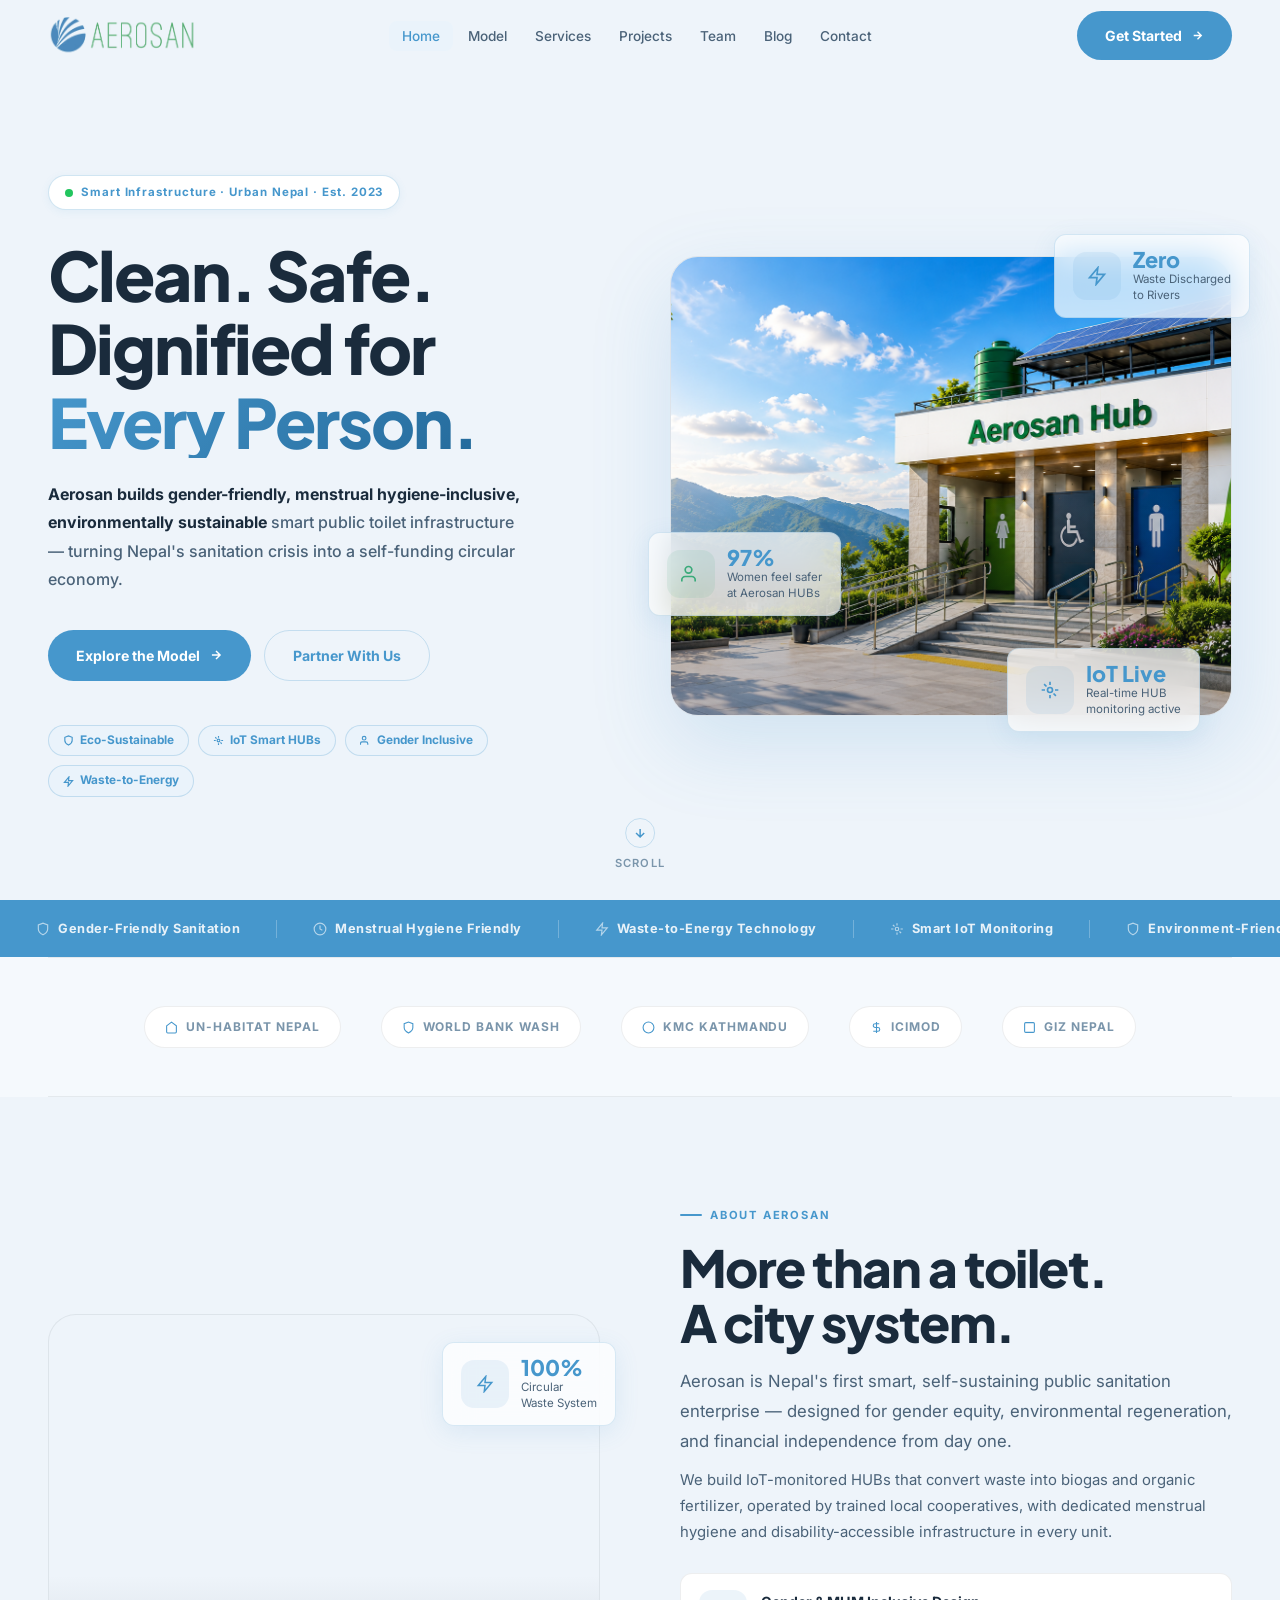
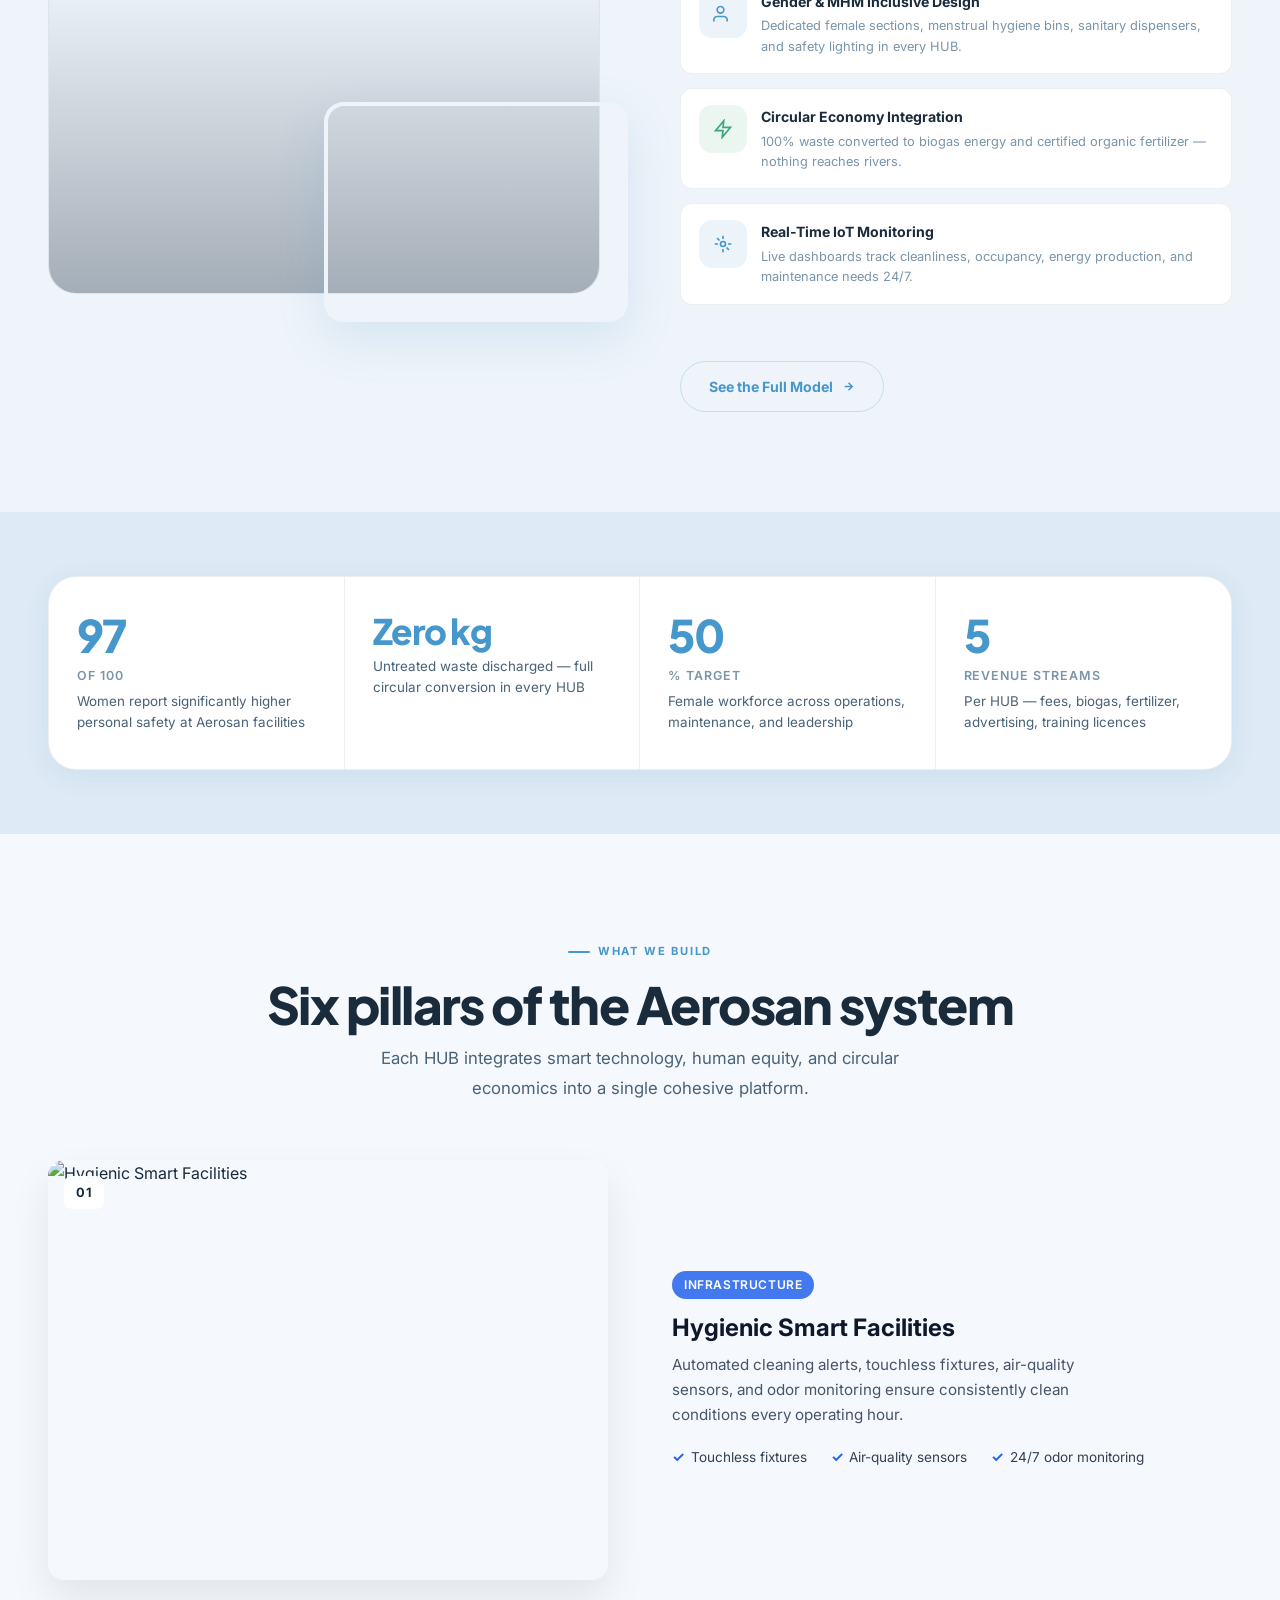
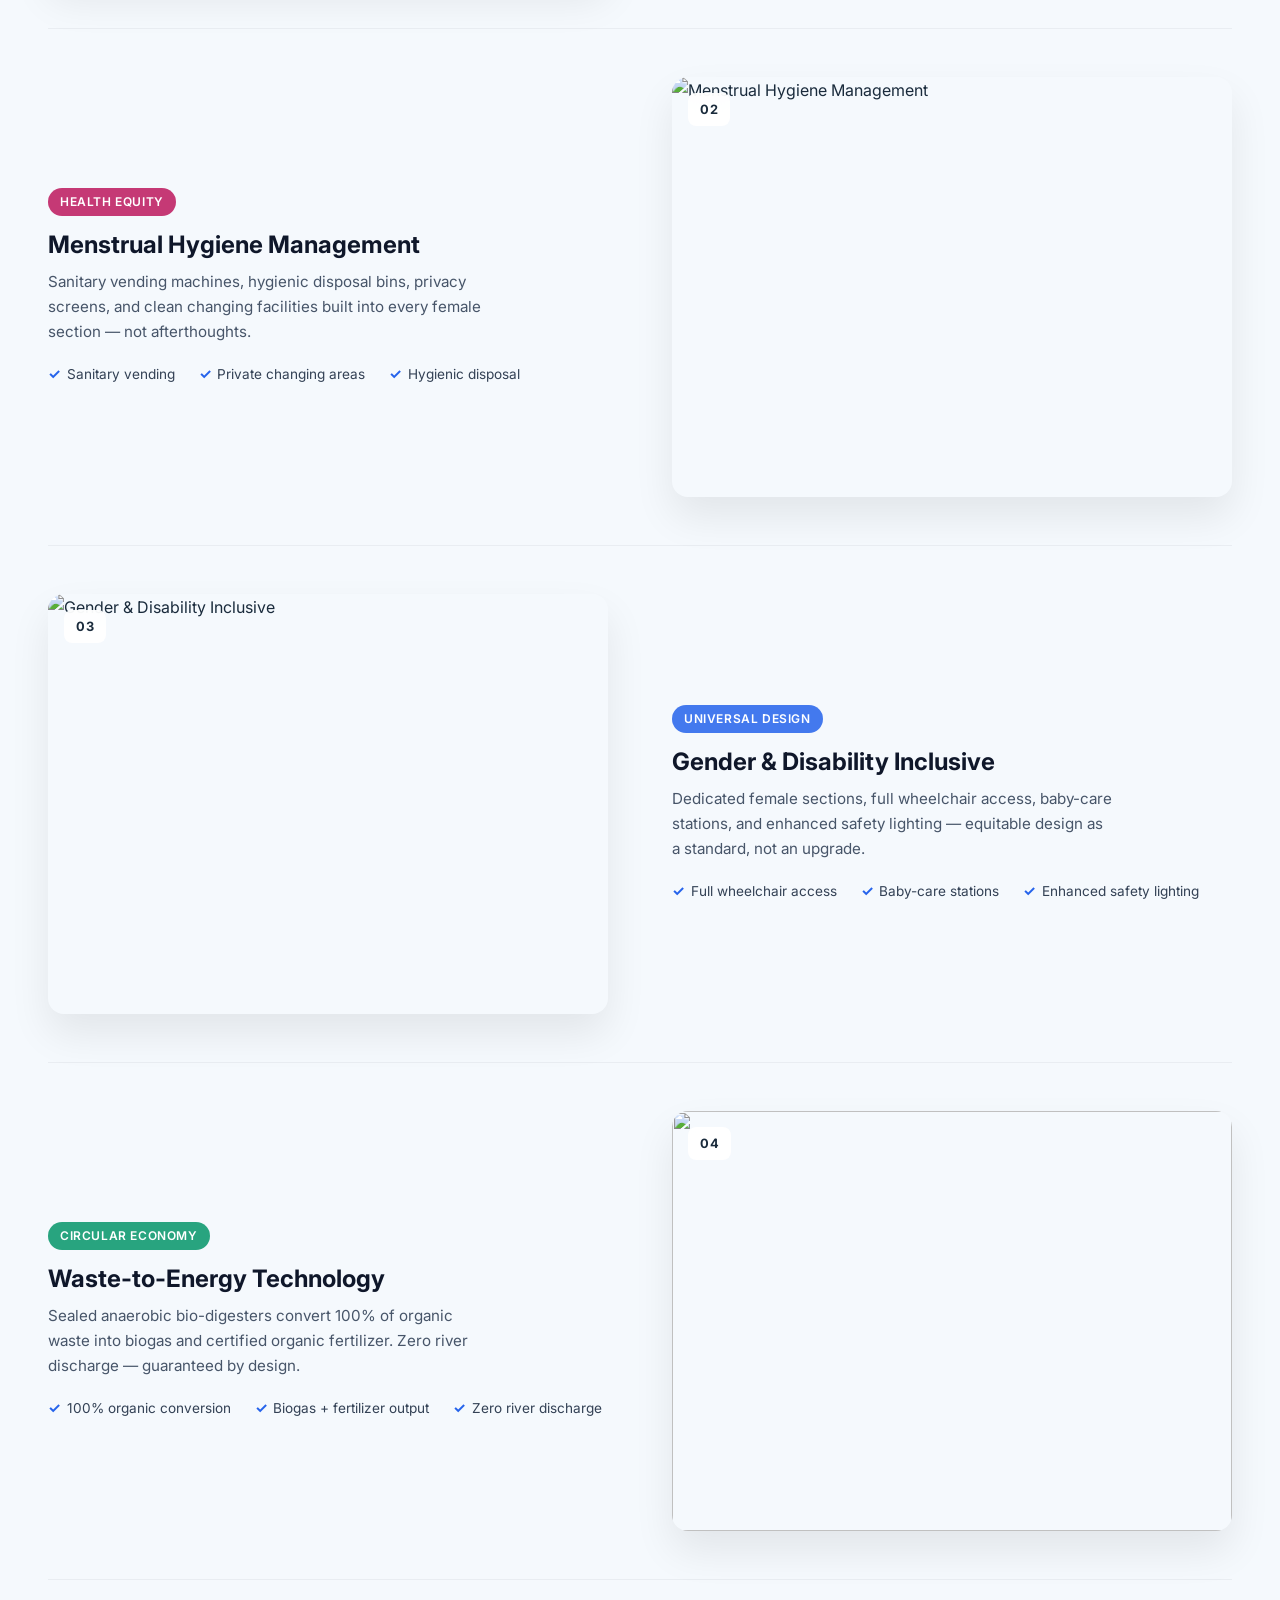
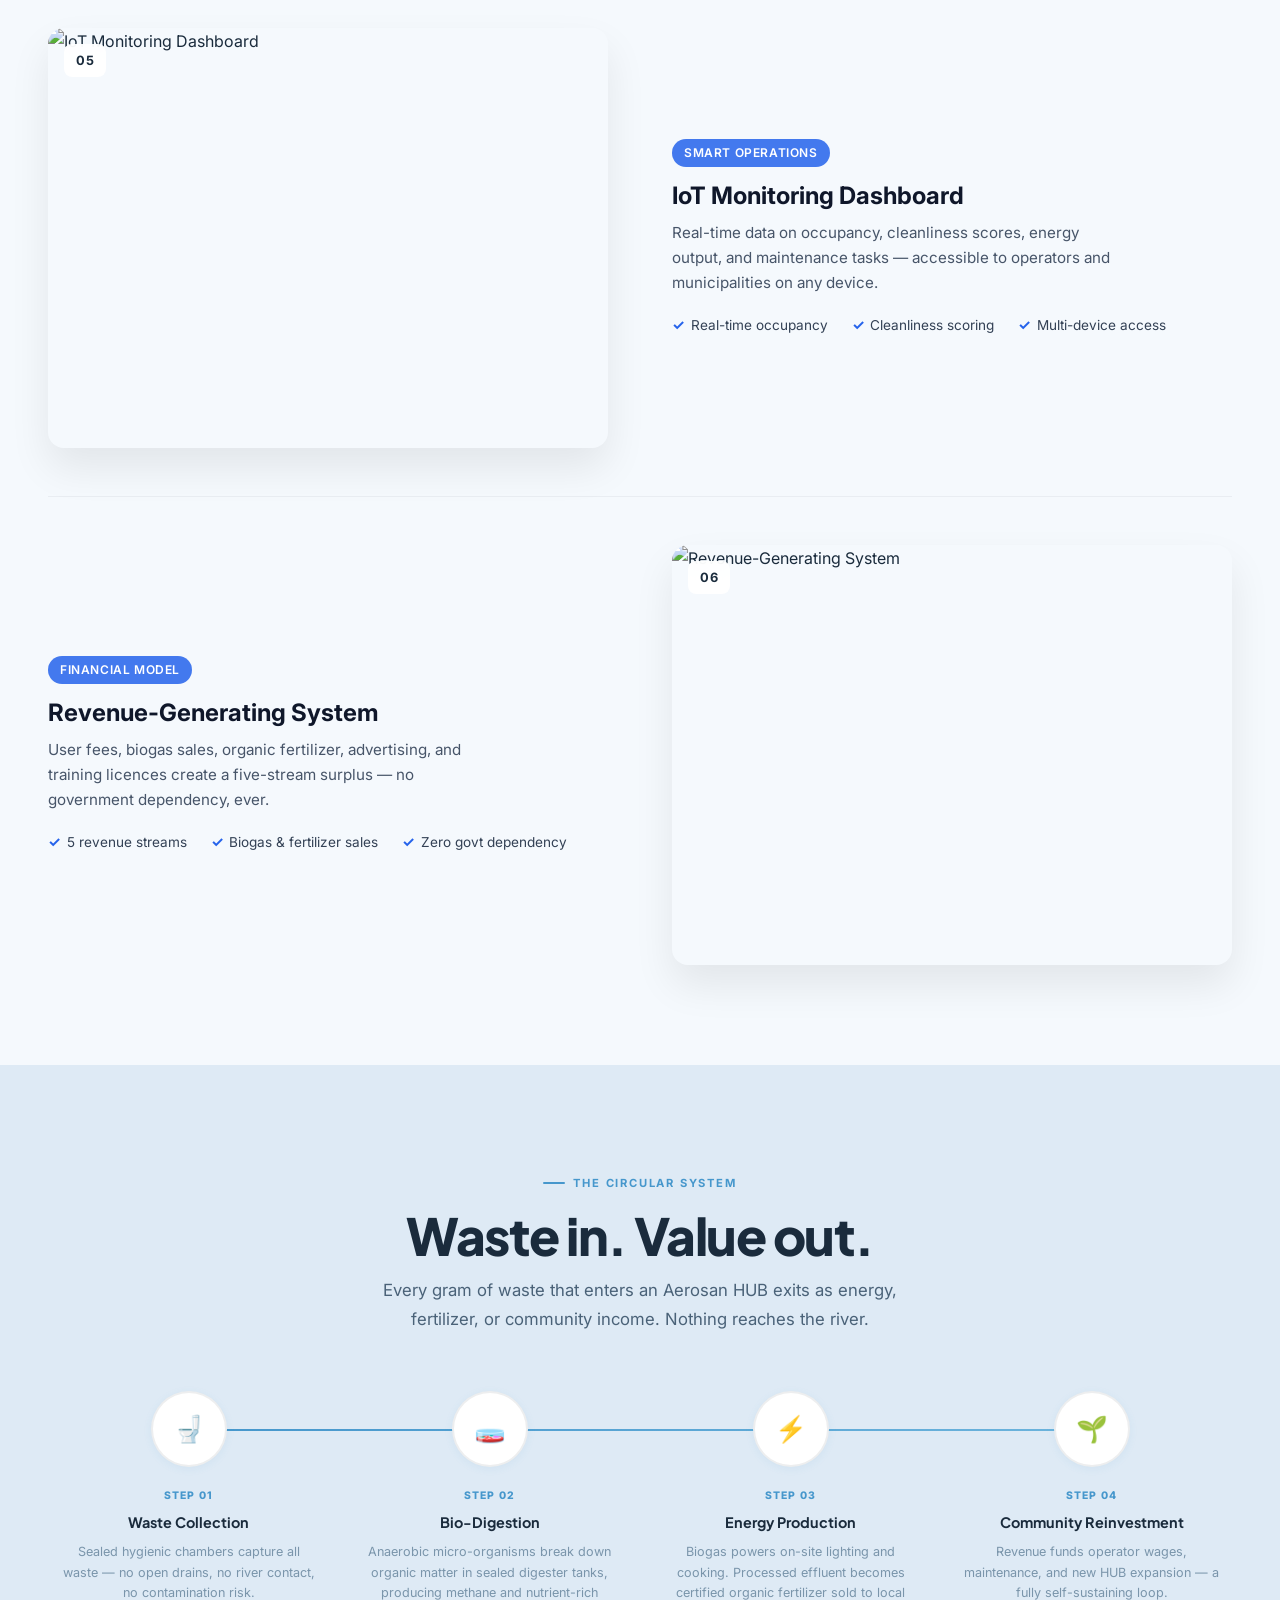
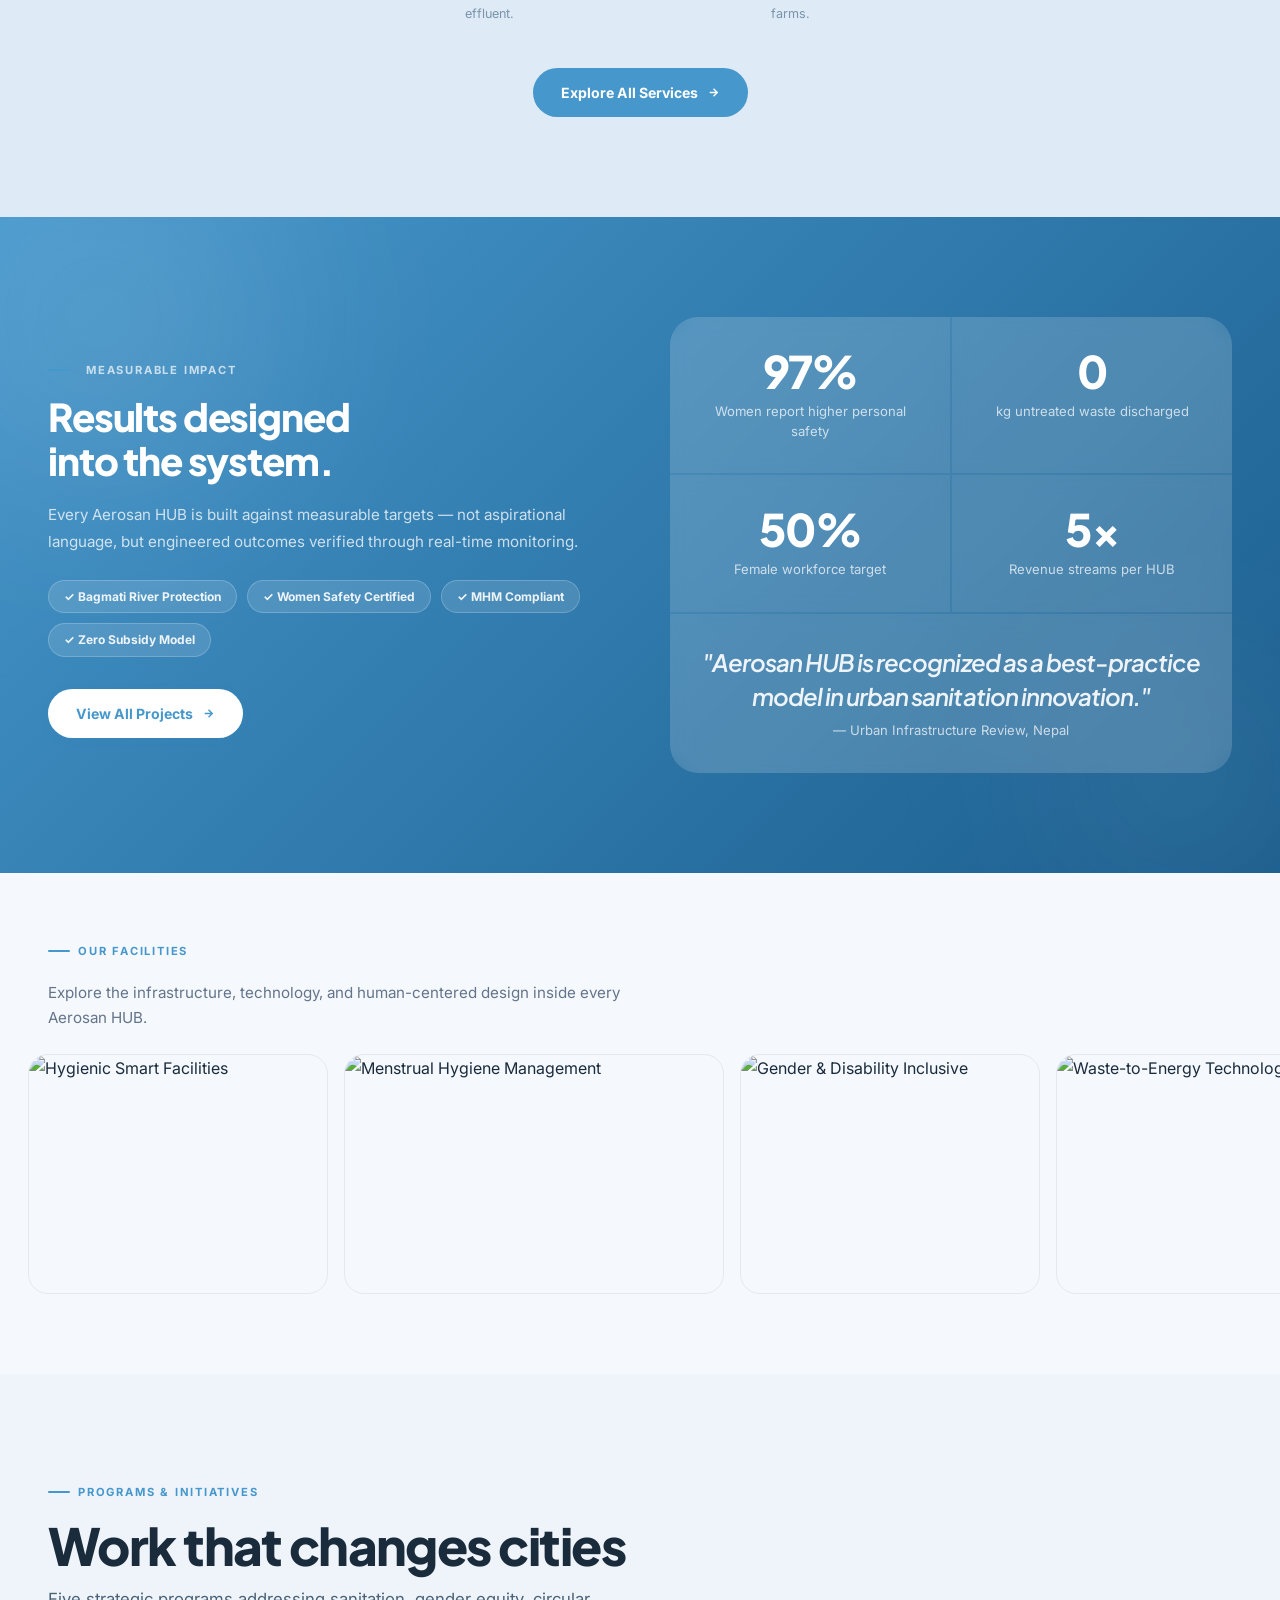
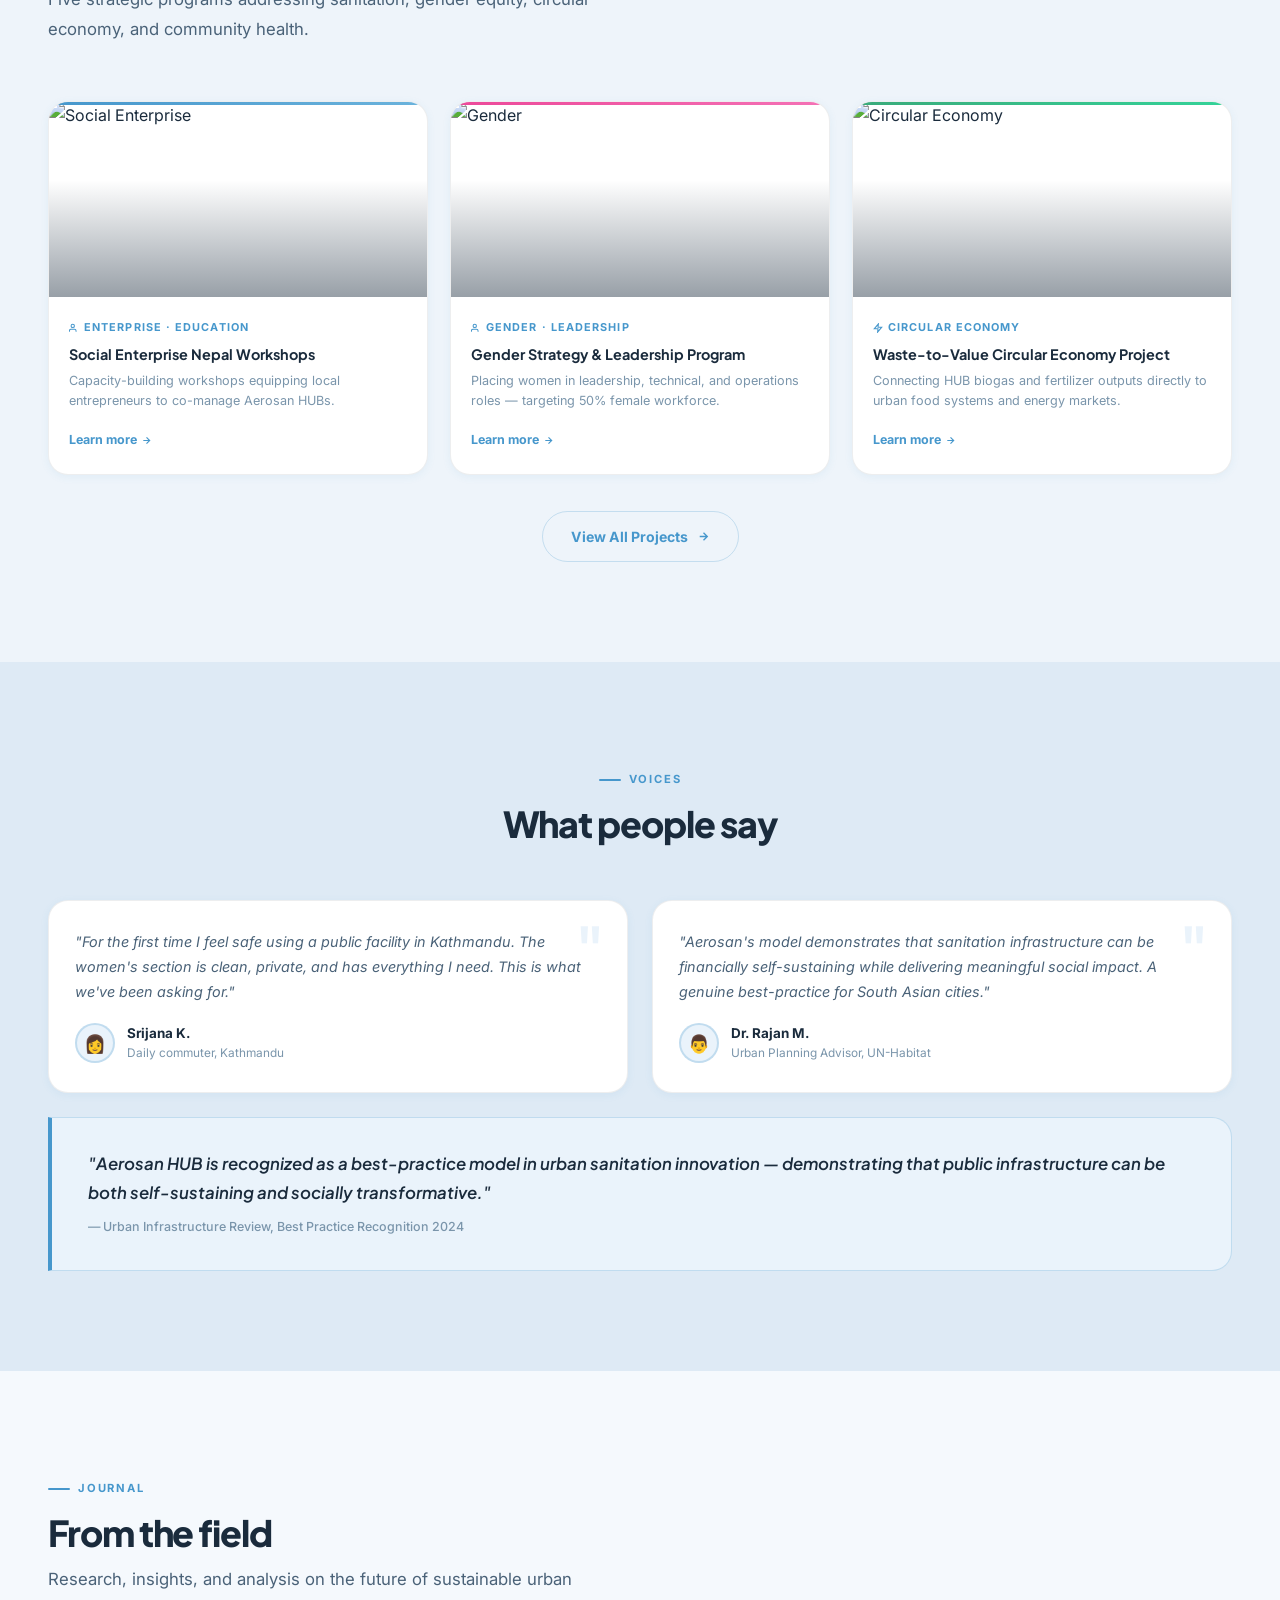
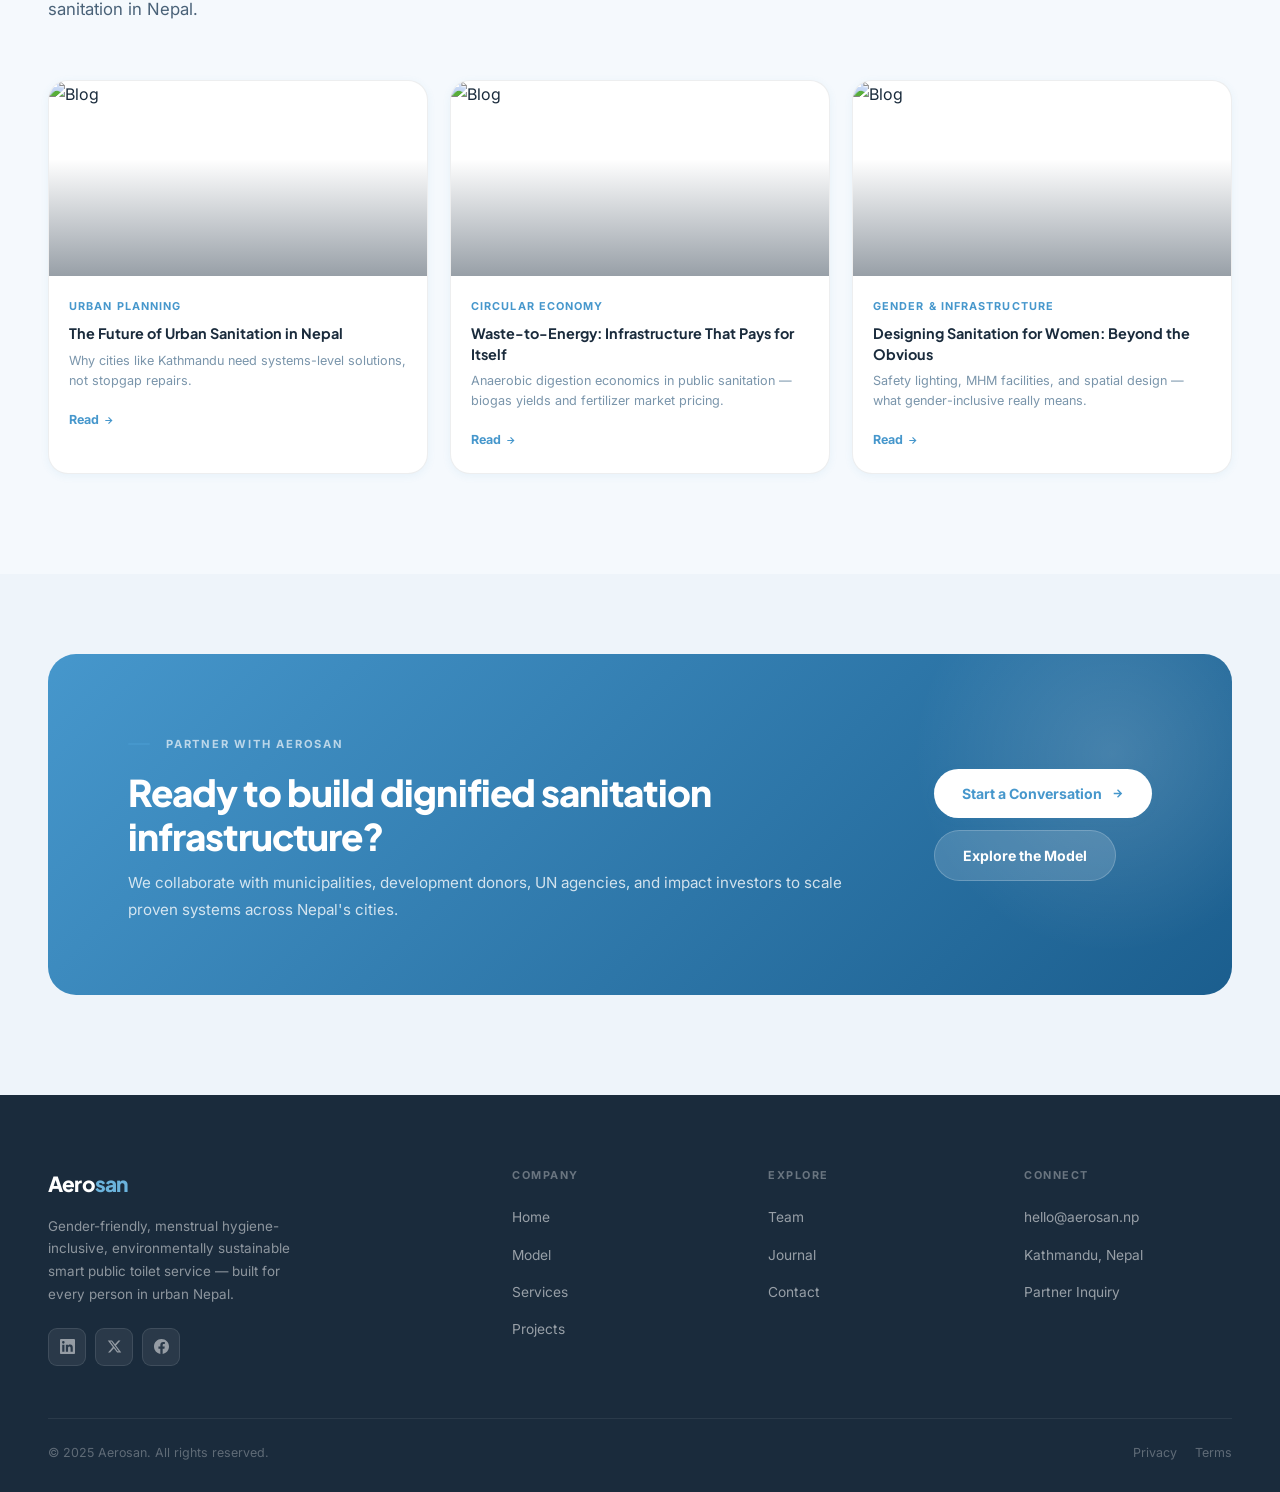
==== commit f47596b5: "updated contact page and card images" ====
--- a/index.html
+++ b/index.html
@@ -6,6 +6,328 @@
     <meta name="viewport" content="width=device-width, initial-scale=1.0" />
     <title>Aerosan — Smart, Dignified Public Sanitation in Urban Nepal</title>
     <link rel="stylesheet" href="style.css" />
+
+    <style>
+        /* ═══ REMOVE old grid/card styles ═══ */
+/* Delete: .feat-grid, .feat-card, .feat-card-icon, .chip, .chip-blue, .chip-green */
+
+/* ═══ ADD new row-based layout ═══ */
+.feat-rows {
+    display: flex;
+    flex-direction: column;
+    gap: 0;
+    margin-top: 3.5rem;
+}
+
+.feat-row {
+    display: grid;
+    grid-template-columns: 1fr 1fr;
+    align-items: center;
+    gap: 4rem;
+    padding: 3rem 0;
+    border-bottom: 1px solid #e9edf2;
+}
+
+.feat-row:first-child {
+    padding-top: 0;
+}
+
+.feat-row:last-child {
+    border-bottom: none;
+    padding-bottom: 0;
+}
+
+/* Reverse layout for alternating items */
+.feat-row-reverse .feat-row-image {
+    order: 2;
+}
+
+.feat-row-reverse .feat-row-body {
+    order: 1;
+}
+
+/* Image side */
+.feat-row-image {
+    position: relative;
+    border-radius: 16px;
+    overflow: hidden;
+    aspect-ratio: 4 / 3;
+    box-shadow: 0 20px 40px rgba(0,0,0,0.08);
+}
+
+.feat-row-image img {
+    width: 100%;
+    height: 100%;
+    object-fit: cover;
+    display: block;
+    transition: transform 0.5s ease;
+}
+
+.feat-row:hover .feat-row-image img {
+    transform: scale(1.04);
+}
+
+.feat-number {
+    position: absolute;
+    top: 16px;
+    left: 16px;
+    background: rgba(255,255,255,0.92);
+    backdrop-filter: blur(8px);
+    color: #1a2b3c;
+    font-size: 0.8rem;
+    font-weight: 700;
+    letter-spacing: 0.04em;
+    padding: 6px 12px;
+    border-radius: 8px;
+    font-family: 'Inter', monospace;
+}
+
+/* Text side */
+.feat-row-body {
+    display: flex;
+    flex-direction: column;
+    gap: 0.6rem;
+}
+
+.feat-tag {
+    display: inline-block;
+    width: fit-content;
+    font-size: 0.75rem;
+    font-weight: 600;
+    text-transform: uppercase;
+    letter-spacing: 0.05em;
+    padding: 4px 12px;
+    border-radius: 100px;
+    margin-bottom: 0.25rem;
+}
+
+.tag-blue {
+    background: #eef4ff;
+    color: #2563eb;
+}
+
+.tag-pink {
+    background: #fdf2f8;
+    color: #be185d;
+}
+
+.tag-green {
+    background: #ecfdf5;
+    color: #059669;
+}
+
+.feat-row-body h3 {
+    font-size: 1.5rem;
+    font-weight: 700;
+    line-height: 1.25;
+    color: #0f172a;
+    margin: 0;
+}
+
+.feat-row-body p {
+    font-size: 0.95rem;
+    color: #475569;
+    line-height: 1.65;
+    margin: 0;
+    max-width: 440px;
+}
+
+.feat-meta {
+    list-style: none;
+    display: flex;
+    flex-wrap: wrap;
+    gap: 0.9rem 1.5rem;
+    margin-top: 0.5rem;
+    padding: 0;
+}
+
+.feat-meta li {
+    font-size: 0.85rem;
+    color: #334155;
+    display: flex;
+    align-items: center;
+    gap: 0.35rem;
+}
+
+.meta-icon {
+    color: #2563eb;
+    font-weight: 700;
+    font-size: 0.9rem;
+}
+
+/* Responsive stacking */
+@media (max-width: 768px) {
+    .feat-row {
+        grid-template-columns: 1fr;
+        gap: 1.5rem;
+        padding: 2rem 0;
+    }
+
+    .feat-row-reverse .feat-row-image {
+        order: 1;
+    }
+
+    .feat-row-reverse .feat-row-body {
+        order: 2;
+    }
+
+    .feat-row-body h3 {
+        font-size: 1.3rem;
+    }
+
+    .feat-row-image {
+        aspect-ratio: 16 / 9;
+    }
+}
+
+/* ═══ GALLERY STRIP ═══ */
+.gallery-strip {
+    display: flex;
+    gap: 16px;
+    overflow-x: auto;
+    padding: 0 28px 20px 28px;
+    scroll-behavior: smooth;
+    -webkit-overflow-scrolling: touch;
+}
+
+.gallery-strip::-webkit-scrollbar {
+    height: 6px;
+}
+
+.gallery-strip::-webkit-scrollbar-track {
+    background: transparent;
+}
+
+.gallery-strip::-webkit-scrollbar-thumb {
+    background: #cbd5e1;
+    border-radius: 100px;
+}
+
+.gallery-item {
+    flex-shrink: 0;
+    width: 300px;
+    height: 240px;
+    border-radius: var(--r-lg, 14px);
+    overflow: hidden;
+    border: 1px solid var(--border-soft, #e9edf2);
+    position: relative;
+    cursor: pointer;
+    transition: transform 0.3s ease, box-shadow 0.3s ease;
+}
+
+.gallery-item:hover {
+    transform: translateY(-4px);
+    box-shadow: 0 18px 36px rgba(0,0,0,0.12);
+}
+
+.gallery-item-wide {
+    width: 380px;
+}
+
+.gallery-item img {
+    width: 100%;
+    height: 100%;
+    object-fit: cover;
+    display: block;
+    transition: transform 0.5s ease;
+}
+
+.gallery-item:hover img {
+    transform: scale(1.06);
+}
+
+/* Overlay — hidden by default, slides up on hover */
+.gallery-overlay {
+    position: absolute;
+    inset: 0;
+    background: linear-gradient(
+        180deg,
+        rgba(15, 23, 42, 0) 30%,
+        rgba(15, 23, 42, 0.82) 70%,
+        rgba(15, 23, 42, 0.94) 100%
+    );
+    display: flex;
+    flex-direction: column;
+    justify-content: flex-end;
+    padding: 20px 18px 18px 18px;
+    opacity: 0;
+    transform: translateY(8px);
+    transition: opacity 0.3s ease, transform 0.3s ease;
+    pointer-events: none;
+}
+
+.gallery-item:hover .gallery-overlay {
+    opacity: 1;
+    transform: translateY(0);
+    pointer-events: auto;
+}
+
+/* Overlay content */
+.gallery-tag {
+    display: inline-block;
+    width: fit-content;
+    font-size: 0.7rem;
+    font-weight: 600;
+    text-transform: uppercase;
+    letter-spacing: 0.05em;
+    padding: 3px 10px;
+    border-radius: 100px;
+    margin-bottom: 6px;
+}
+
+.tag-blue {
+    background: rgba(37, 99, 235, 0.85);
+    color: #ffffff;
+}
+
+.tag-pink {
+    background: rgba(190, 24, 93, 0.85);
+    color: #ffffff;
+}
+
+.tag-green {
+    background: rgba(5, 150, 105, 0.85);
+    color: #ffffff;
+}
+
+.gallery-overlay h4 {
+    font-size: 1.05rem;
+    font-weight: 700;
+    color: #ffffff;
+    margin: 0 0 3px 0;
+    line-height: 1.3;
+}
+
+.gallery-overlay p {
+    font-size: 0.78rem;
+    color: rgba(255, 255, 255, 0.85);
+    margin: 0;
+    line-height: 1.45;
+}
+
+/* Responsive */
+@media (max-width: 768px) {
+    .gallery-item {
+        width: 260px;
+        height: 210px;
+    }
+
+    .gallery-item-wide {
+        width: 320px;
+    }
+
+    .gallery-overlay {
+        opacity: 1;
+        transform: translateY(0);
+        background: linear-gradient(
+            180deg,
+            rgba(15, 23, 42, 0.1) 20%,
+            rgba(15, 23, 42, 0.78) 60%,
+            rgba(15, 23, 42, 0.92) 100%
+        );
+    }
+}
+    </style>
 
 </head>
 
@@ -390,77 +712,127 @@
     </section>
 
     <!-- ══ FEATURES ══ -->
-    <section class="section section-alt">
-        <div class="wrap">
-            <div class="sec-head center" data-r>
-                <div class="eyebrow">What We Build</div>
-                <h2 class="display d-lg">Six pillars of the Aerosan system</h2>
-                <p class="body-lg">Each HUB integrates smart technology, human equity, and circular economics into a
-                    single cohesive platform.</p>
-            </div>
-            <div class="feat-grid">
-                <div class="card feat-card" data-r data-d="1">
-                    <div class="feat-card-icon chip chip-blue"><svg width="22" height="22" viewBox="0 0 24 24"
-                            fill="none" stroke="currentColor" stroke-width="2">
-                            <path d="M12 22s8-4 8-10V5l-8-3-8 3v7c0 6 8 10 8 10z" />
-                            <polyline points="9 12 11 14 15 10" />
-                        </svg></div>
+    <!-- ══ FEATURES ══ -->
+<section class="section section-alt">
+    <div class="wrap">
+        <div class="sec-head center" data-r>
+            <div class="eyebrow">What We Build</div>
+            <h2 class="display d-lg">Six pillars of the Aerosan system</h2>
+            <p class="body-lg">Each HUB integrates smart technology, human equity, and circular economics into a
+                single cohesive platform.</p>
+        </div>
+
+        <div class="feat-rows">
+            <!-- Item 1 — image left, text right -->
+            <div class="feat-row" data-r data-d="1">
+                <div class="feat-row-image">
+                    <img src="https://www.shutterstock.com/shutterstock/videos/4033077305/thumb/1.jpg?ip=x480" alt="Hygienic Smart Facilities" loading="lazy">
+                    <span class="feat-number">01</span>
+                </div>
+                <div class="feat-row-body">
+                    <span class="feat-tag tag-blue">Infrastructure</span>
                     <h3>Hygienic Smart Facilities</h3>
-                    <p>Automated cleaning alerts, touchless fixtures, air-quality sensors, and odor monitoring ensure
-                        consistently clean conditions every operating hour.</p>
-                </div>
-                <div class="card feat-card" data-r data-d="2">
-                    <div class="feat-card-icon chip chip-blue"><svg width="22" height="22" viewBox="0 0 24 24"
-                            fill="none" stroke="currentColor" stroke-width="2">
-                            <circle cx="12" cy="12" r="10" />
-                            <path d="M8 14s1.5 2 4 2 4-2 4-2M9 9h.01M15 9h.01" />
-                        </svg></div>
+                    <p>Automated cleaning alerts, touchless fixtures, air-quality sensors, and odor monitoring ensure consistently clean conditions every operating hour.</p>
+                    <ul class="feat-meta">
+                        <li><span class="meta-icon">✓</span> Touchless fixtures</li>
+                        <li><span class="meta-icon">✓</span> Air-quality sensors</li>
+                        <li><span class="meta-icon">✓</span> 24/7 odor monitoring</li>
+                    </ul>
+                </div>
+            </div>
+
+            <!-- Item 2 — text left, image right -->
+            <div class="feat-row feat-row-reverse" data-r data-d="2">
+                <div class="feat-row-image">
+                    <img src="https://www.orangehealthcare.in/wp-content/uploads/2023/06/Cara-Menghitung-Masa-Subur-1024x576-1.jpg" alt="Menstrual Hygiene Management" loading="lazy">
+                    <span class="feat-number">02</span>
+                </div>
+                <div class="feat-row-body">
+                    <span class="feat-tag tag-pink">Health Equity</span>
                     <h3>Menstrual Hygiene Management</h3>
-                    <p>Sanitary vending machines, hygienic disposal bins, privacy screens, and clean changing facilities
-                        built into every female section — not afterthoughts.</p>
-                </div>
-                <div class="card feat-card" data-r data-d="3">
-                    <div class="feat-card-icon chip chip-blue"><svg width="22" height="22" viewBox="0 0 24 24"
-                            fill="none" stroke="currentColor" stroke-width="2">
-                            <path d="M17 21v-2a4 4 0 0 0-4-4H5a4 4 0 0 0-4 4v2" />
-                            <circle cx="9" cy="7" r="4" />
-                            <path d="M23 21v-2a4 4 0 0 0-3-3.87" />
-                        </svg></div>
+                    <p>Sanitary vending machines, hygienic disposal bins, privacy screens, and clean changing facilities built into every female section — not afterthoughts.</p>
+                    <ul class="feat-meta">
+                        <li><span class="meta-icon">✓</span> Sanitary vending</li>
+                        <li><span class="meta-icon">✓</span> Private changing areas</li>
+                        <li><span class="meta-icon">✓</span> Hygienic disposal</li>
+                    </ul>
+                </div>
+            </div>
+
+            <!-- Item 3 — image left, text right -->
+            <div class="feat-row" data-r data-d="3">
+                <div class="feat-row-image">
+                    <img src="https://images.squarespace-cdn.com/content/v1/6481bdb4217c543c6ce52897/1687273035560-VOAHUI4V4EHDLEAT4T8H/doc+m+disabled+toilet+at+city+of+norwich+school.jpg" alt="Gender & Disability Inclusive" loading="lazy">
+                    <span class="feat-number">03</span>
+                </div>
+                <div class="feat-row-body">
+                    <span class="feat-tag tag-blue">Universal Design</span>
                     <h3>Gender & Disability Inclusive</h3>
-                    <p>Dedicated female sections, full wheelchair access, baby-care stations, and enhanced safety
-                        lighting — equitable design as a standard, not an upgrade.</p>
-                </div>
-                <div class="card feat-card" data-r data-d="4">
-                    <div class="feat-card-icon chip chip-green"><svg width="22" height="22" viewBox="0 0 24 24"
-                            fill="none" stroke="currentColor" stroke-width="2">
-                            <path d="M13 2L3 14h9l-1 8 10-12h-9l1-8z" />
-                        </svg></div>
+                    <p>Dedicated female sections, full wheelchair access, baby-care stations, and enhanced safety lighting — equitable design as a standard, not an upgrade.</p>
+                    <ul class="feat-meta">
+                        <li><span class="meta-icon">✓</span> Full wheelchair access</li>
+                        <li><span class="meta-icon">✓</span> Baby-care stations</li>
+                        <li><span class="meta-icon">✓</span> Enhanced safety lighting</li>
+                    </ul>
+                </div>
+            </div>
+
+            <!-- Item 4 — text left, image right -->
+            <div class="feat-row feat-row-reverse" data-r data-d="4">
+                <div class="feat-row-image">
+                    <img src="https://greenerideal.com/wp-content/uploads/2020/04/waste-to-energy.jpg" loading="lazy">
+                    <span class="feat-number">04</span>
+                </div>
+                <div class="feat-row-body">
+                    <span class="feat-tag tag-green">Circular Economy</span>
                     <h3>Waste-to-Energy Technology</h3>
-                    <p>Sealed anaerobic bio-digesters convert 100% of organic waste into biogas and certified organic
-                        fertilizer. Zero river discharge — guaranteed by design.</p>
-                </div>
-                <div class="card feat-card" data-r data-d="5">
-                    <div class="feat-card-icon chip chip-blue"><svg width="22" height="22" viewBox="0 0 24 24"
-                            fill="none" stroke="currentColor" stroke-width="2">
-                            <rect x="3" y="3" width="18" height="18" rx="2" />
-                            <path d="M3 9h18M9 21V9" />
-                        </svg></div>
+                    <p>Sealed anaerobic bio-digesters convert 100% of organic waste into biogas and certified organic fertilizer. Zero river discharge — guaranteed by design.</p>
+                    <ul class="feat-meta">
+                        <li><span class="meta-icon">✓</span> 100% organic conversion</li>
+                        <li><span class="meta-icon">✓</span> Biogas + fertilizer output</li>
+                        <li><span class="meta-icon">✓</span> Zero river discharge</li>
+                    </ul>
+                </div>
+            </div>
+
+            <!-- Item 5 — image left, text right -->
+            <div class="feat-row" data-r data-d="5">
+                <div class="feat-row-image">
+                    <img src="https://thumbs.dreamstime.com/b/smart-home-dashboard-manages-iot-system-smart-home-dashboard-controls-temperature-dashboard-tracks-energy-smart-home-handles-426491372.jpg" alt="IoT Monitoring Dashboard" loading="lazy">
+                    <span class="feat-number">05</span>
+                </div>
+                <div class="feat-row-body">
+                    <span class="feat-tag tag-blue">Smart Operations</span>
                     <h3>IoT Monitoring Dashboard</h3>
-                    <p>Real-time data on occupancy, cleanliness scores, energy output, and maintenance tasks —
-                        accessible to operators and municipalities on any device.</p>
-                </div>
-                <div class="card feat-card" data-r data-d="6">
-                    <div class="feat-card-icon chip chip-blue"><svg width="22" height="22" viewBox="0 0 24 24"
-                            fill="none" stroke="currentColor" stroke-width="2">
-                            <path d="M12 2v20M17 5H9.5a3.5 3.5 0 0 0 0 7h5a3.5 3.5 0 0 1 0 7H6" />
-                        </svg></div>
+                    <p>Real-time data on occupancy, cleanliness scores, energy output, and maintenance tasks — accessible to operators and municipalities on any device.</p>
+                    <ul class="feat-meta">
+                        <li><span class="meta-icon">✓</span> Real-time occupancy</li>
+                        <li><span class="meta-icon">✓</span> Cleanliness scoring</li>
+                        <li><span class="meta-icon">✓</span> Multi-device access</li>
+                    </ul>
+                </div>
+            </div>
+
+            <!-- Item 6 — text left, image right -->
+            <div class="feat-row feat-row-reverse" data-r data-d="6">
+                <div class="feat-row-image">
+                    <img src="https://media.istockphoto.com/id/1700809534/photo/innovation-and-business-technologies-concept.jpg?s=612x612&w=0&k=20&c=d6Mbk4tiiCtL5fGahqX6pslAx5Ns9AhFDlEujSNUZbA=" alt="Revenue-Generating System" loading="lazy">
+                    <span class="feat-number">06</span>
+                </div>
+                <div class="feat-row-body">
+                    <span class="feat-tag tag-blue">Financial Model</span>
                     <h3>Revenue-Generating System</h3>
-                    <p>User fees, biogas sales, organic fertilizer, advertising, and training licences create a
-                        five-stream surplus — no government dependency, ever.</p>
-                </div>
-            </div>
-        </div>
-    </section>
+                    <p>User fees, biogas sales, organic fertilizer, advertising, and training licences create a five-stream surplus — no government dependency, ever.</p>
+                    <ul class="feat-meta">
+                        <li><span class="meta-icon">✓</span> 5 revenue streams</li>
+                        <li><span class="meta-icon">✓</span> Biogas & fertilizer sales</li>
+                        <li><span class="meta-icon">✓</span> Zero govt dependency</li>
+                    </ul>
+                </div>
+            </div>
+        </div>
+    </div>
+</section>
 
     <!-- ══ HOW IT WORKS ══ -->
     <section class="section section-deep">
@@ -571,39 +943,65 @@
         </div>
     </section>
 
-    <!-- ══ IMAGE GALLERY STRIP ══ -->
-    <section style="padding:60px 0;background:var(--bg-2);overflow:hidden;">
-        <div class="wrap" style="margin-bottom:16px;">
-            <div class="eyebrow" data-r>Our Facilities</div>
-        </div>
-        <div style="display:flex;gap:16px;overflow:hidden;padding:0 28px;" data-r="fade">
-            <div
-                style="flex-shrink:0;width:300px;height:220px;border-radius:var(--r-lg);overflow:hidden;border:1px solid var(--border-soft);">
-                <img src="https://images.unsplash.com/photo-1558618666-fcd25c85cd64?w=600&q=80" alt=""
-                    style="width:100%;height:100%;object-fit:cover;" />
-            </div>
-            <div
-                style="flex-shrink:0;width:380px;height:220px;border-radius:var(--r-lg);overflow:hidden;border:1px solid var(--border-soft);">
-                <img src="https://images.unsplash.com/photo-1573164713714-d95e436ab8d6?w=760&q=80" alt=""
-                    style="width:100%;height:100%;object-fit:cover;" />
-            </div>
-            <div
-                style="flex-shrink:0;width:300px;height:220px;border-radius:var(--r-lg);overflow:hidden;border:1px solid var(--border-soft);">
-                <img src="https://images.unsplash.com/photo-1486325212027-8081e485255e?w=600&q=80" alt=""
-                    style="width:100%;height:100%;object-fit:cover;" />
-            </div>
-            <div
-                style="flex-shrink:0;width:340px;height:220px;border-radius:var(--r-lg);overflow:hidden;border:1px solid var(--border-soft);">
-                <img src="https://images.unsplash.com/photo-1451187580459-43490279c0fa?w=680&q=80" alt=""
-                    style="width:100%;height:100%;object-fit:cover;" />
-            </div>
-            <div
-                style="flex-shrink:0;width:280px;height:220px;border-radius:var(--r-lg);overflow:hidden;border:1px solid var(--border-soft);">
-                <img src="https://images.unsplash.com/photo-1473341304170-971dccb5ac1e?w=560&q=80" alt=""
-                    style="width:100%;height:100%;object-fit:cover;" />
-            </div>
-        </div>
-    </section>
+  <!-- ══ IMAGE GALLERY STRIP ══ -->
+<section style="padding:60px 0;background:var(--bg-2);overflow:hidden;">
+    <div class="wrap" style="margin-bottom:24px;">
+        <div class="eyebrow" data-r>Our Facilities</div>
+        <p style="margin-top:4px;color:var(--text-secondary, #64748b);font-size:0.95rem;max-width:600px;" data-r>
+            Explore the infrastructure, technology, and human-centered design inside every Aerosan HUB.
+        </p>
+    </div>
+    <div class="gallery-strip" data-r="fade">
+        <div class="gallery-item">
+            <img src="https://images.unsplash.com/photo-1558618666-fcd25c85cd64?w=600&q=80" alt="Hygienic Smart Facilities" loading="lazy" />
+            <div class="gallery-overlay">
+                <span class="gallery-tag tag-blue">Infrastructure</span>
+                <h4>Hygienic Smart Facilities</h4>
+                <p>Touchless fixtures, air-quality sensors &amp; automated cleaning</p>
+            </div>
+        </div>
+        <div class="gallery-item gallery-item-wide">
+            <img src="https://images.unsplash.com/photo-1573164713714-d95e436ab8d6?w=760&q=80" alt="Menstrual Hygiene Management" loading="lazy" />
+            <div class="gallery-overlay">
+                <span class="gallery-tag tag-pink">Health Equity</span>
+                <h4>Menstrual Hygiene Management</h4>
+                <p>Sanitary vending, private changing areas &amp; hygienic disposal</p>
+            </div>
+        </div>
+        <div class="gallery-item">
+            <img src="https://images.unsplash.com/photo-1486325212027-8081e485255e?w=600&q=80" alt="Gender & Disability Inclusive" loading="lazy" />
+            <div class="gallery-overlay">
+                <span class="gallery-tag tag-blue">Universal Design</span>
+                <h4>Inclusive Access</h4>
+                <p>Wheelchair access, baby-care stations &amp; enhanced safety</p>
+            </div>
+        </div>
+        <div class="gallery-item">
+            <img src="https://images.unsplash.com/photo-1451187580459-43490279c0fa?w=680&q=80" alt="Waste-to-Energy Technology" loading="lazy" />
+            <div class="gallery-overlay">
+                <span class="gallery-tag tag-green">Circular Economy</span>
+                <h4>Waste-to-Energy</h4>
+                <p>Anaerobic bio-digesters — zero discharge guaranteed</p>
+            </div>
+        </div>
+        <div class="gallery-item">
+            <img src="https://images.unsplash.com/photo-1473341304170-971dccb5ac1e?w=560&q=80" alt="IoT Monitoring Dashboard" loading="lazy" />
+            <div class="gallery-overlay">
+                <span class="gallery-tag tag-blue">Smart Operations</span>
+                <h4>IoT Dashboard</h4>
+                <p>Real-time cleanliness, occupancy &amp; energy metrics</p>
+            </div>
+        </div>
+        <div class="gallery-item gallery-item-wide">
+            <img src="https://images.unsplash.com/photo-1553729459-afe8f208b12c?w=760&q=80" alt="Revenue-Generating System" loading="lazy" />
+            <div class="gallery-overlay">
+                <span class="gallery-tag tag-blue">Financial Model</span>
+                <h4>Revenue System</h4>
+                <p>Five-stream surplus — biogas, fees, ads &amp; training licences</p>
+            </div>
+        </div>
+    </div>
+</section>
 
     <!-- ══ PROJECTS PREVIEW ══ -->
     <section class="section">
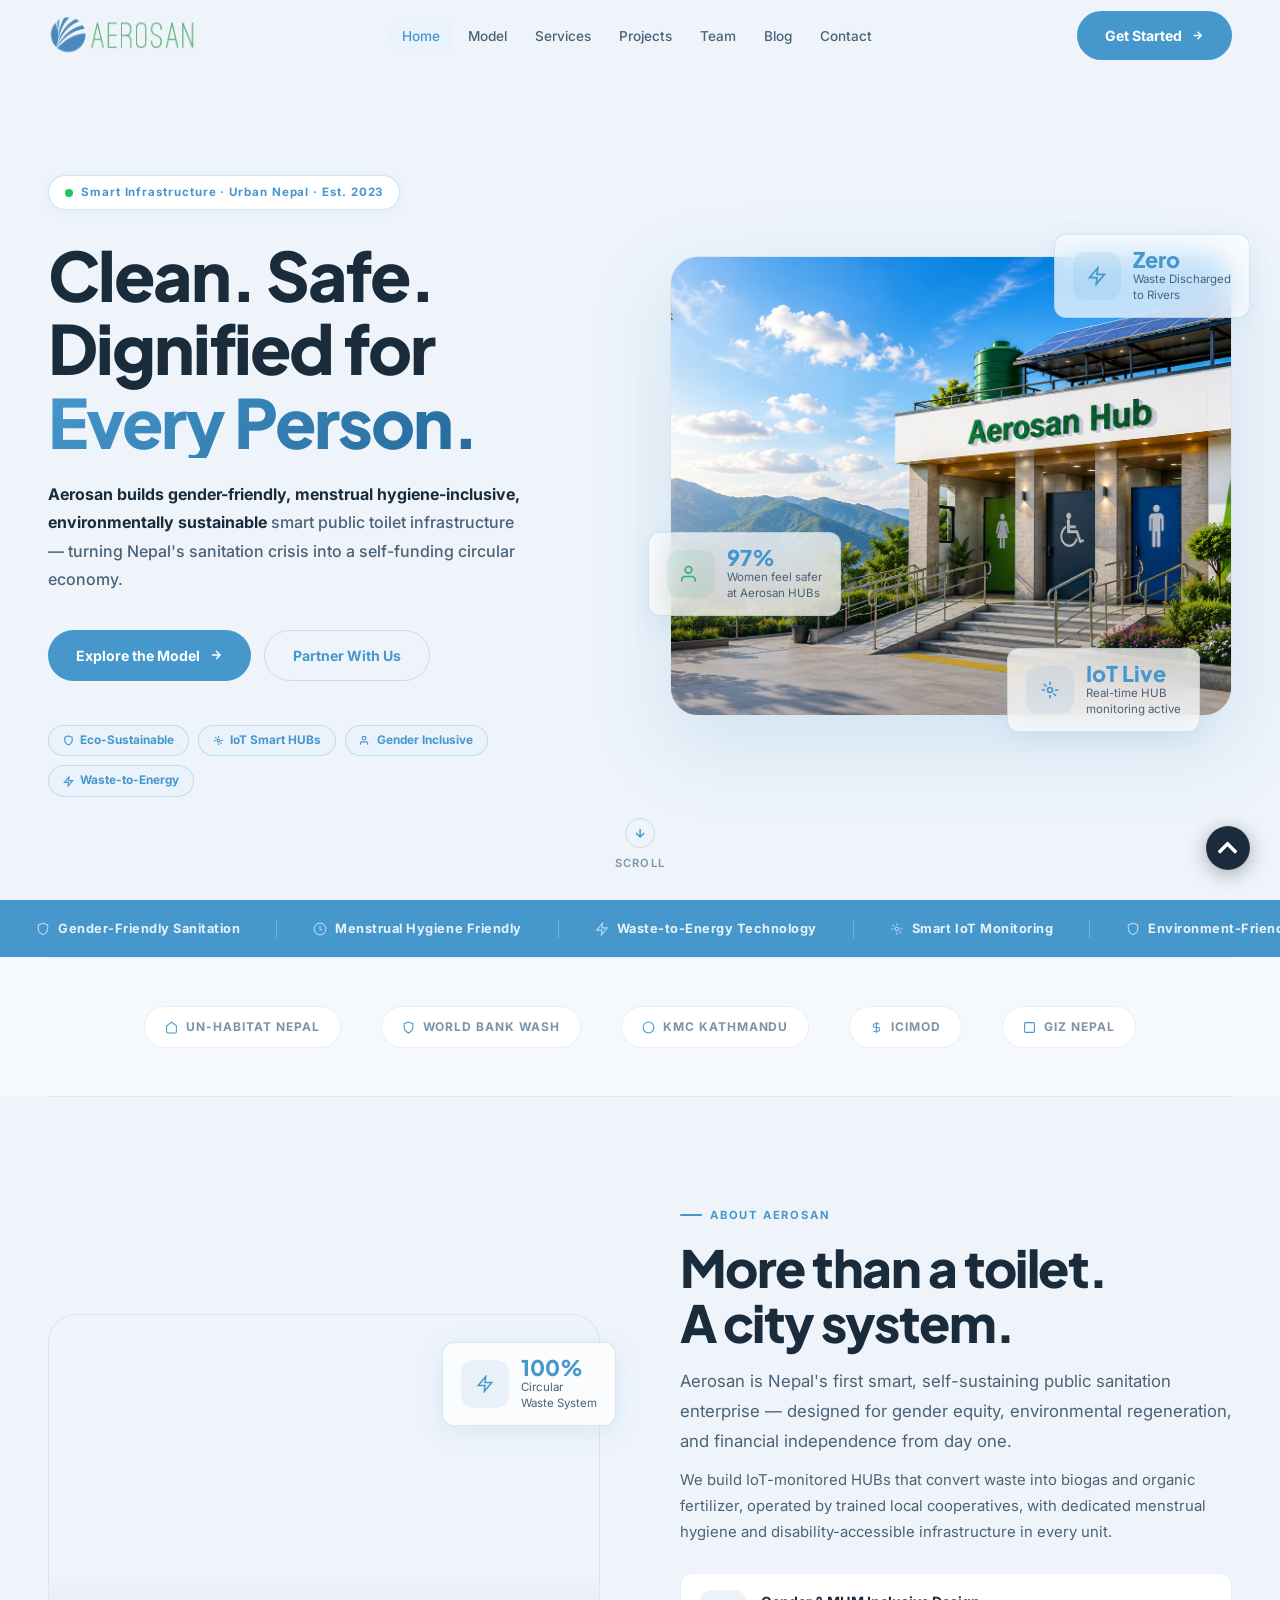
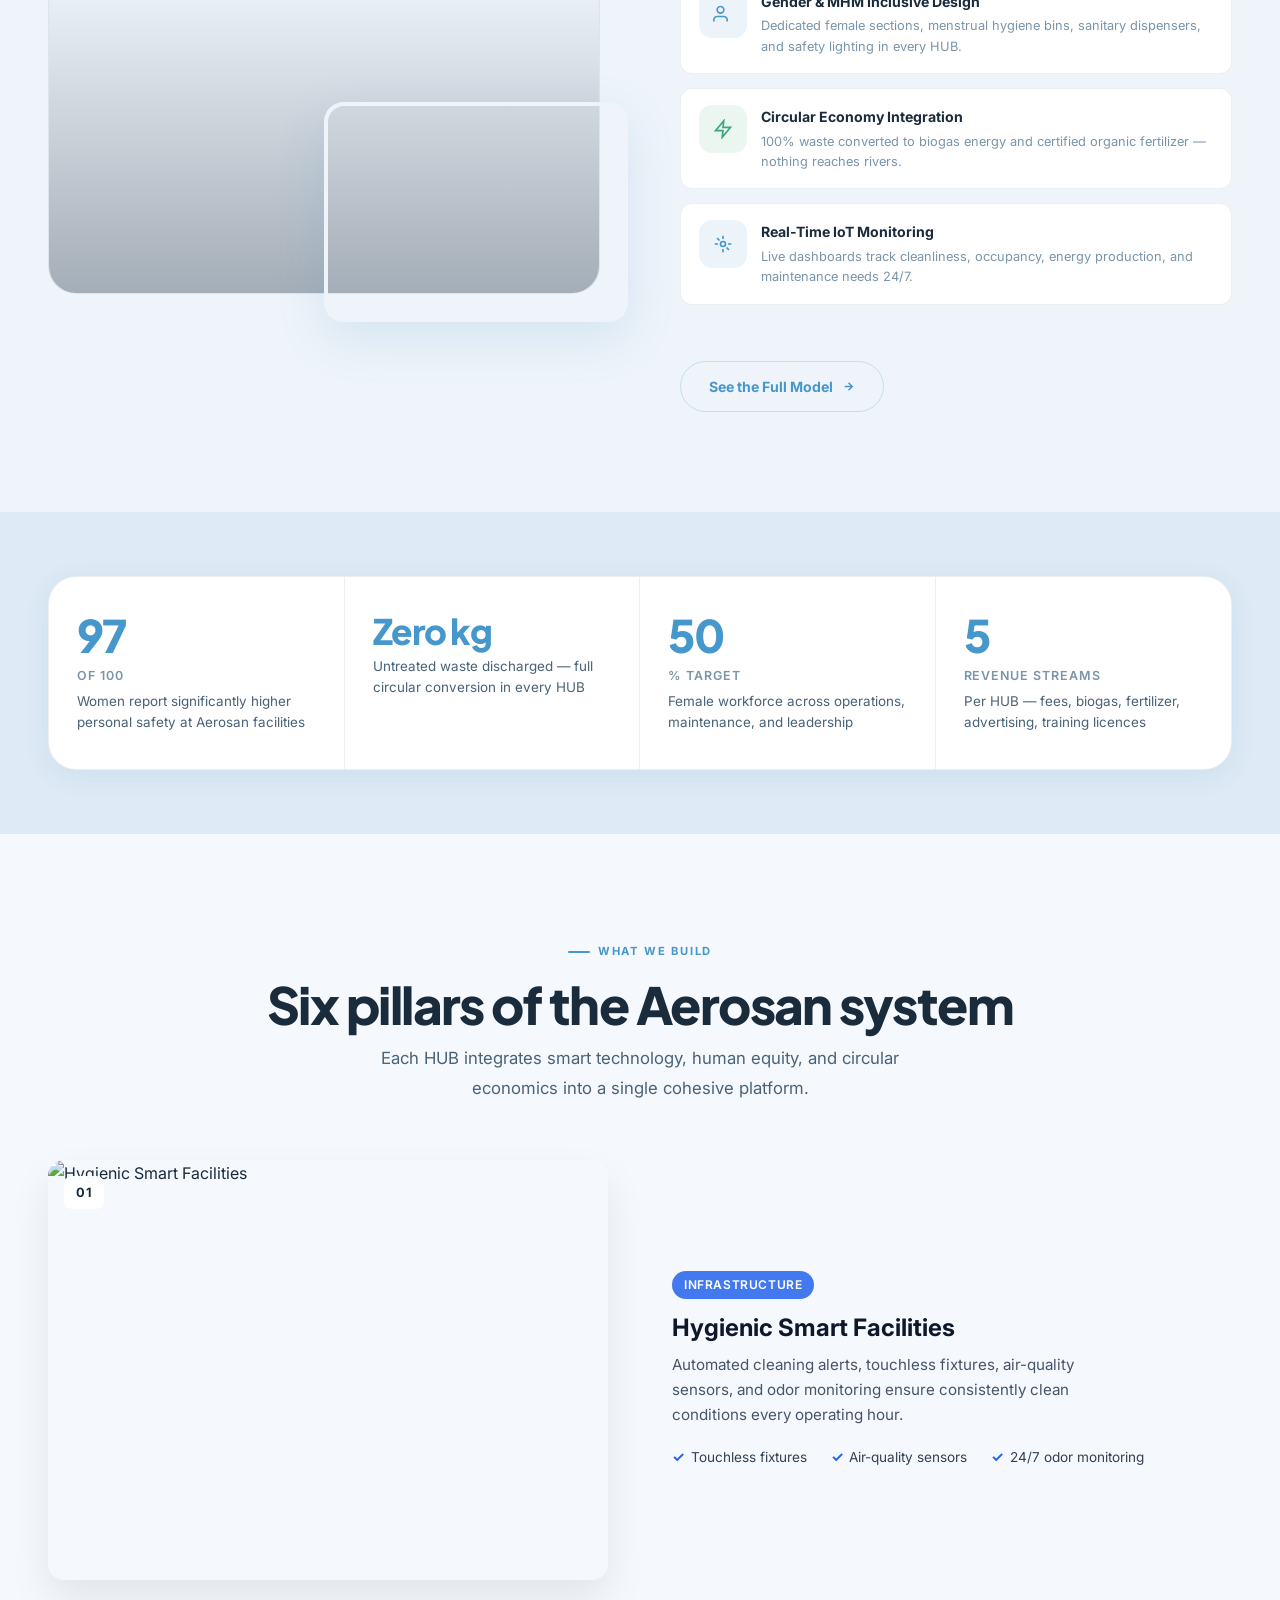
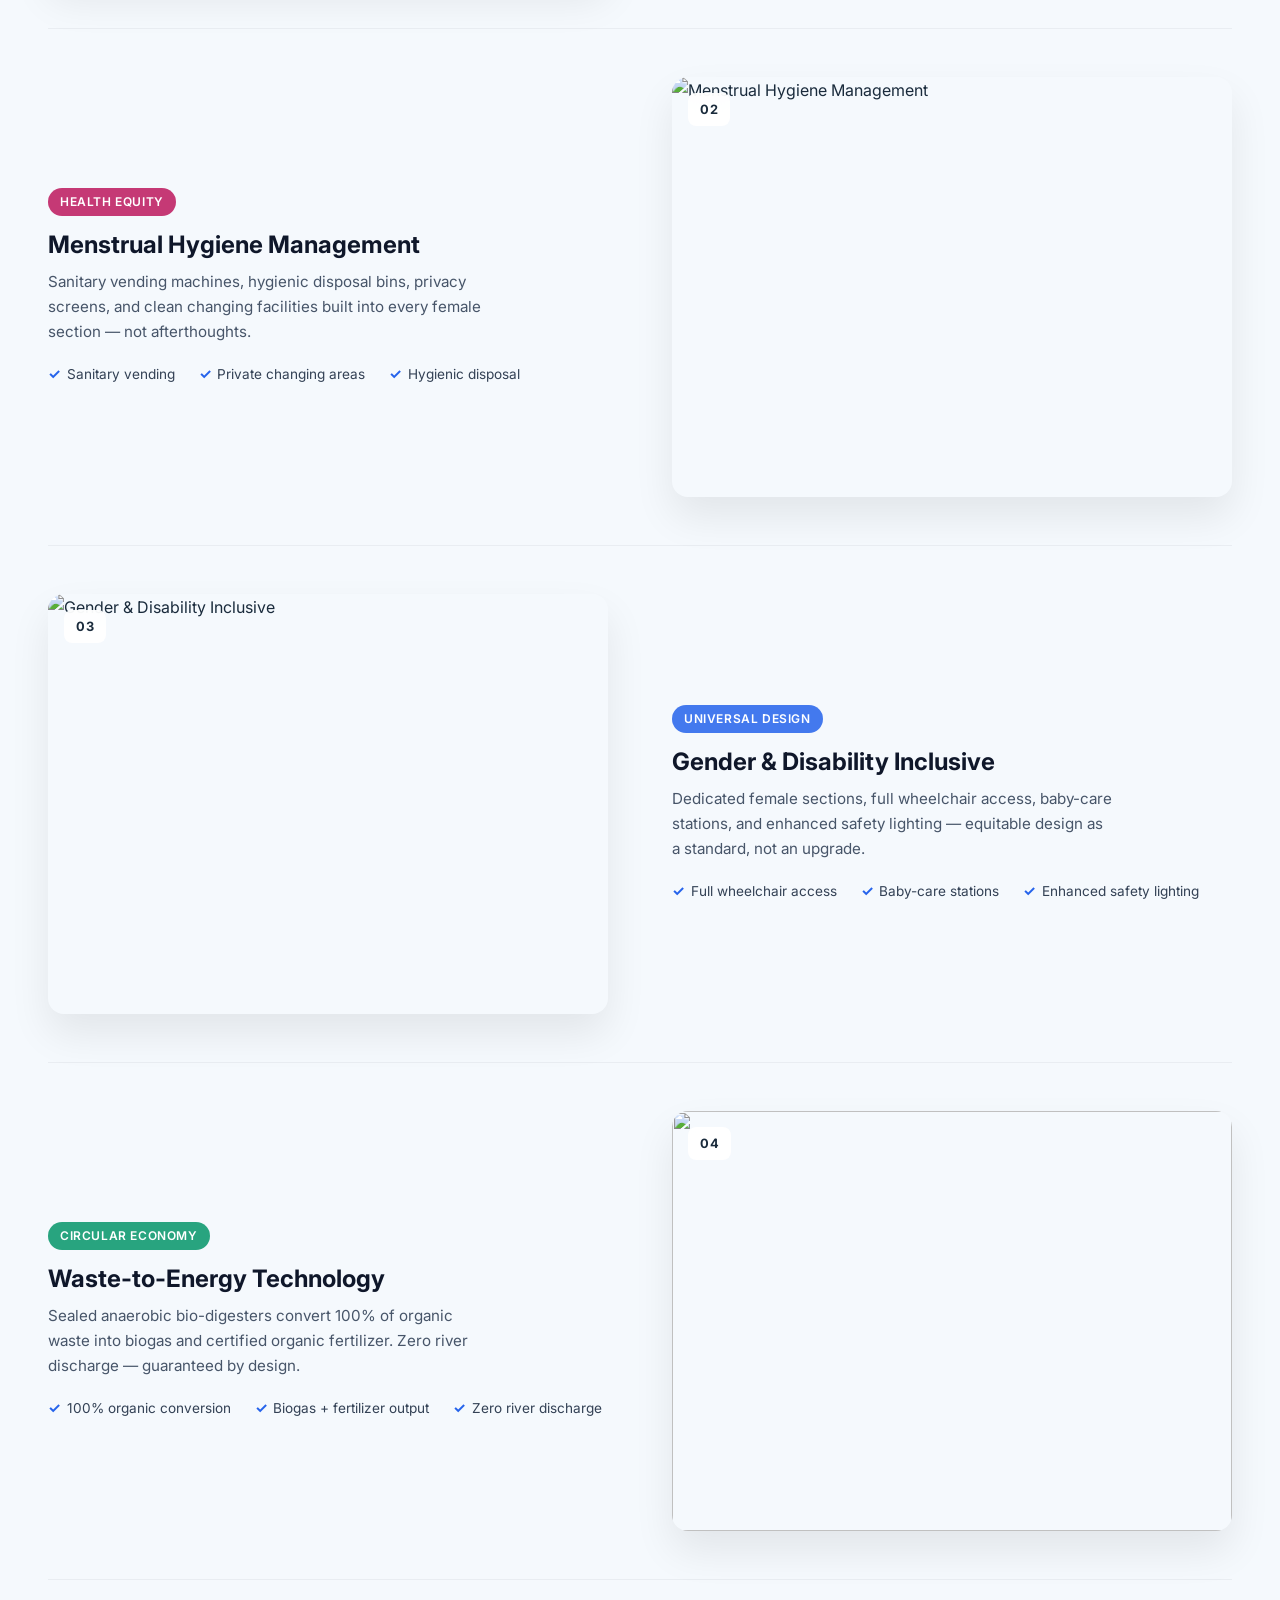
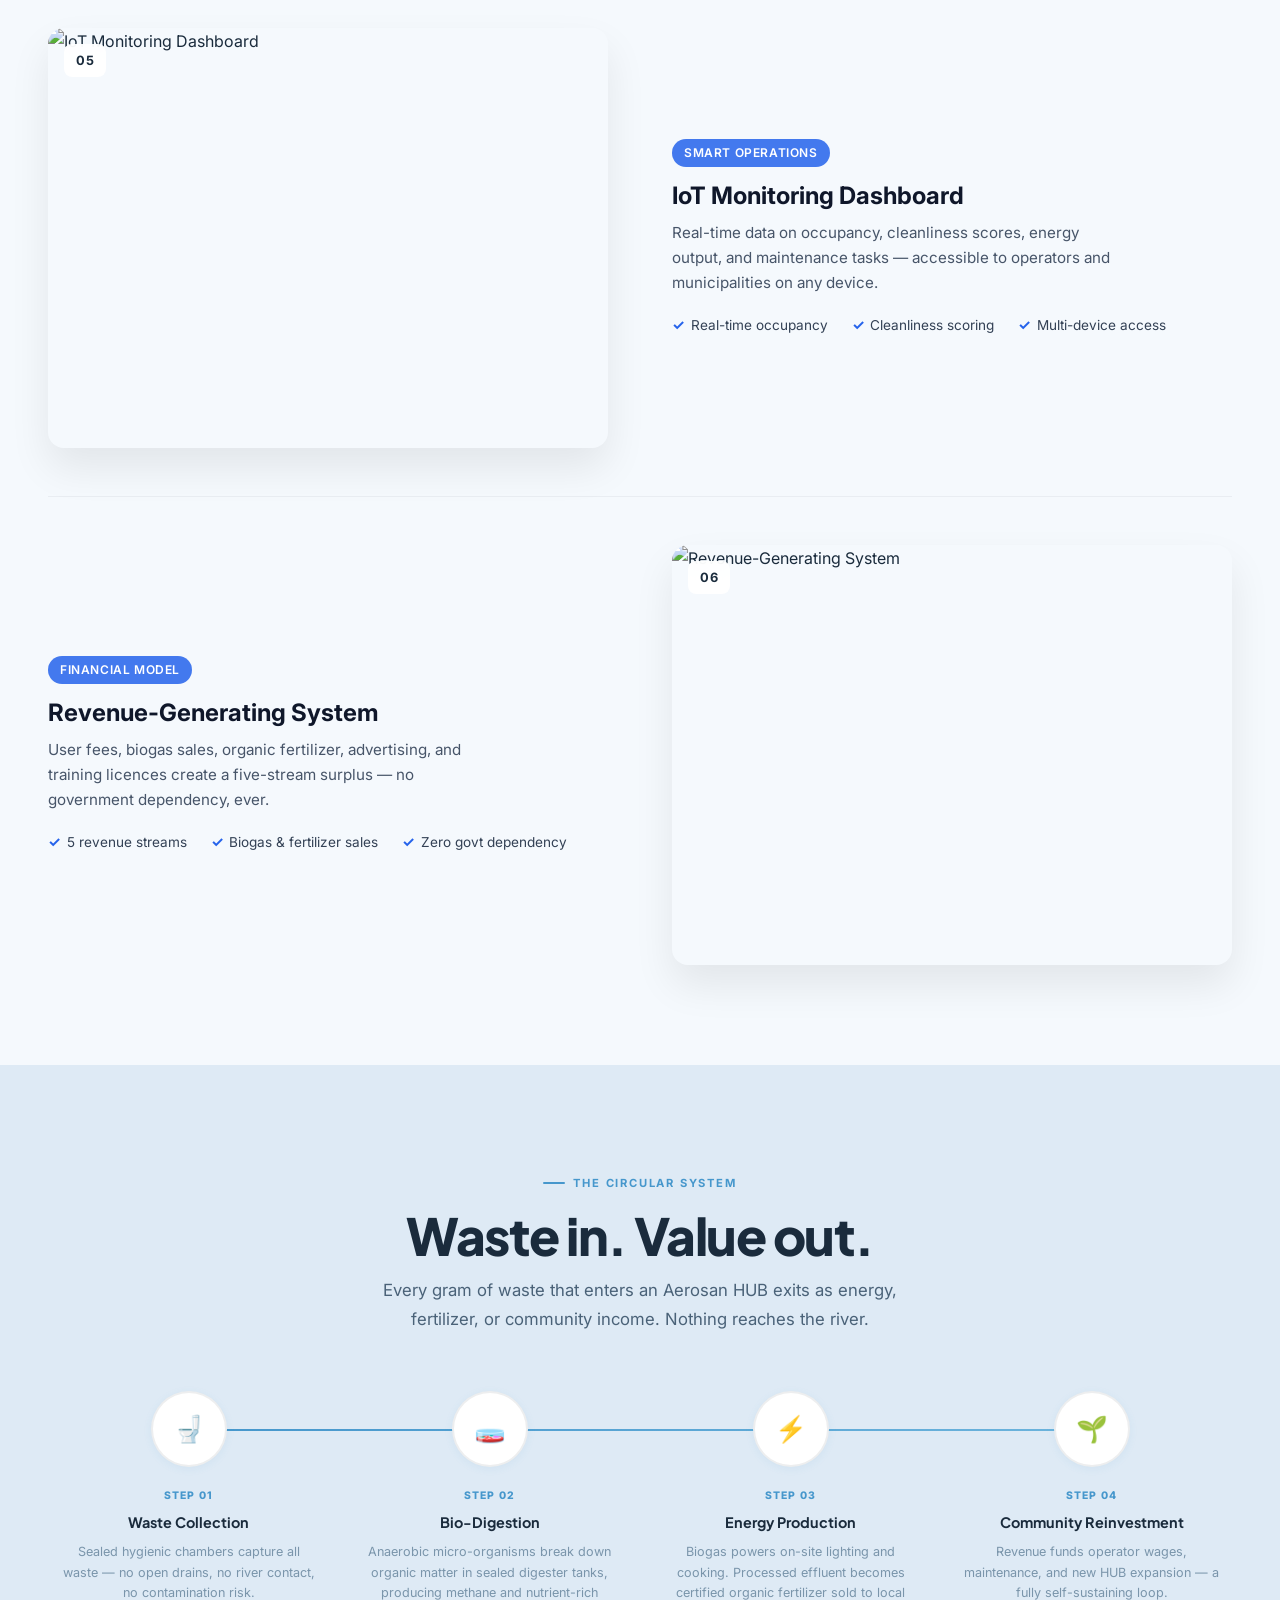
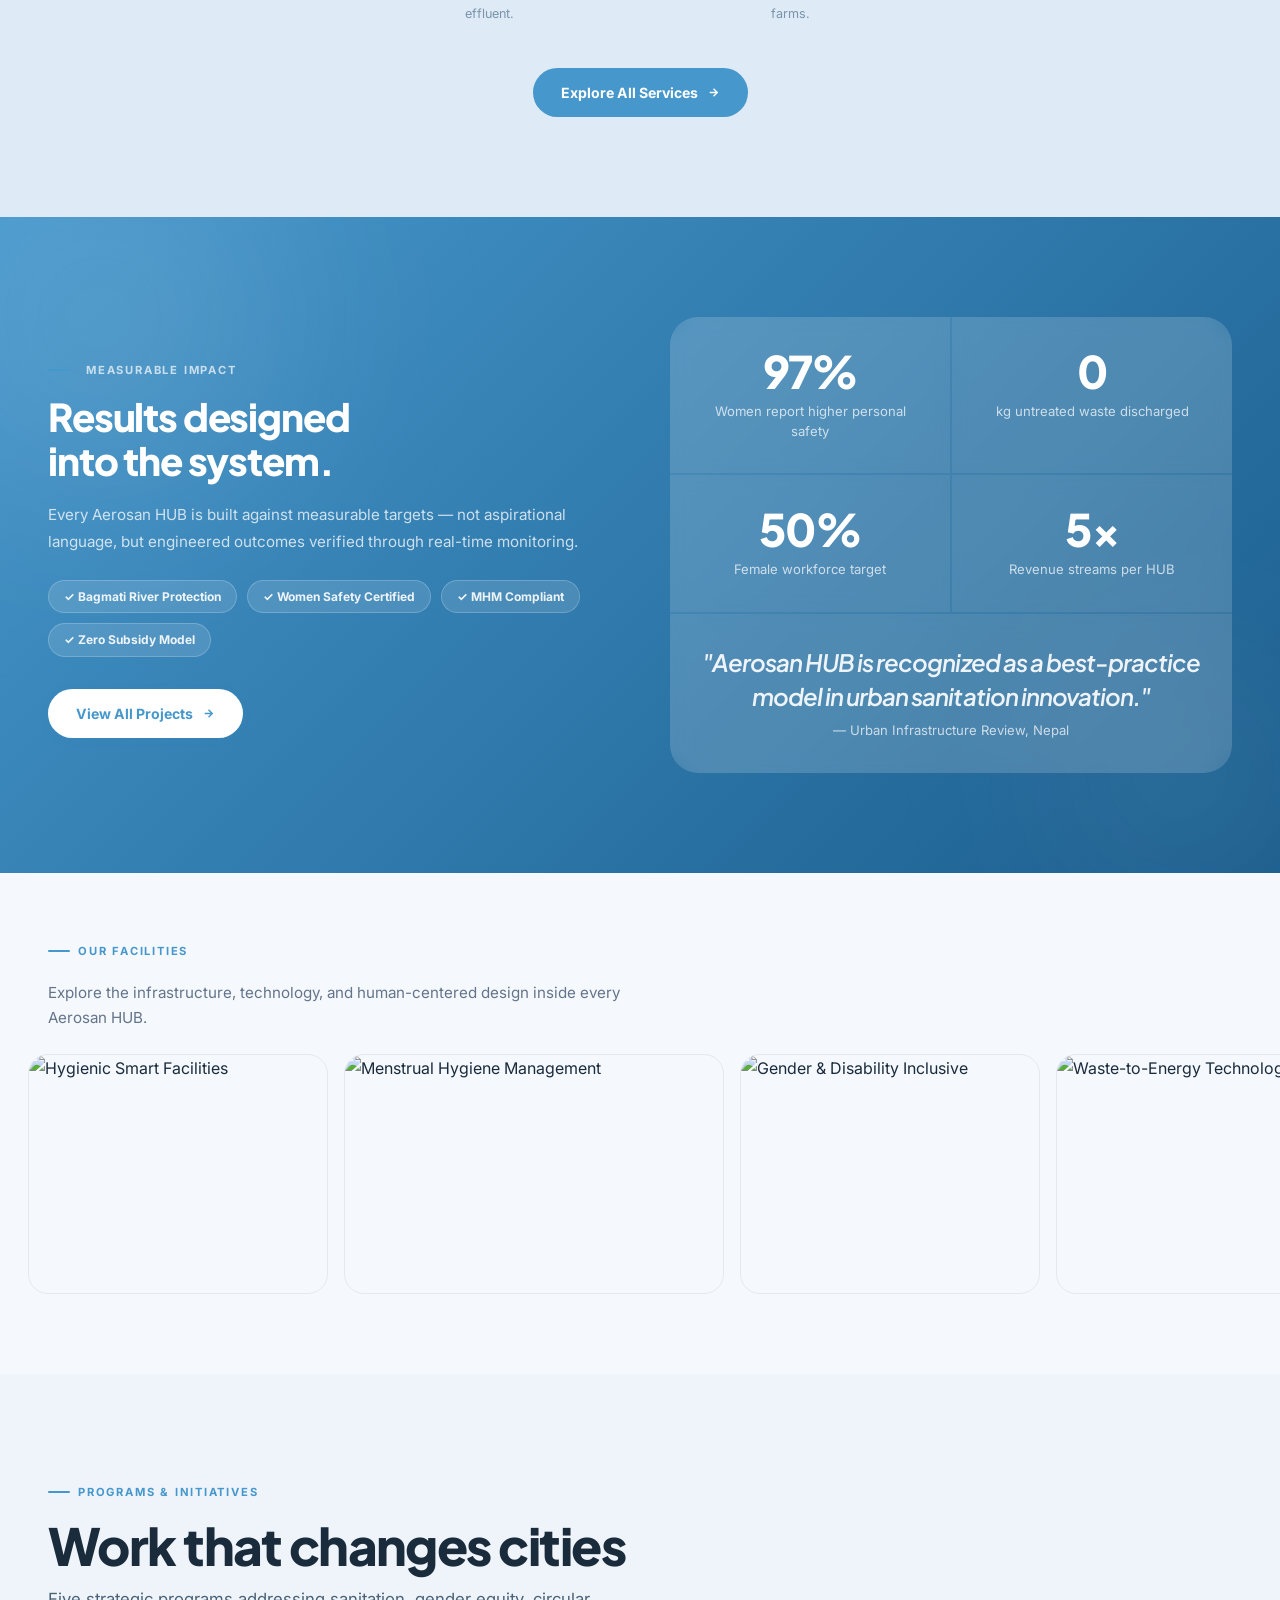
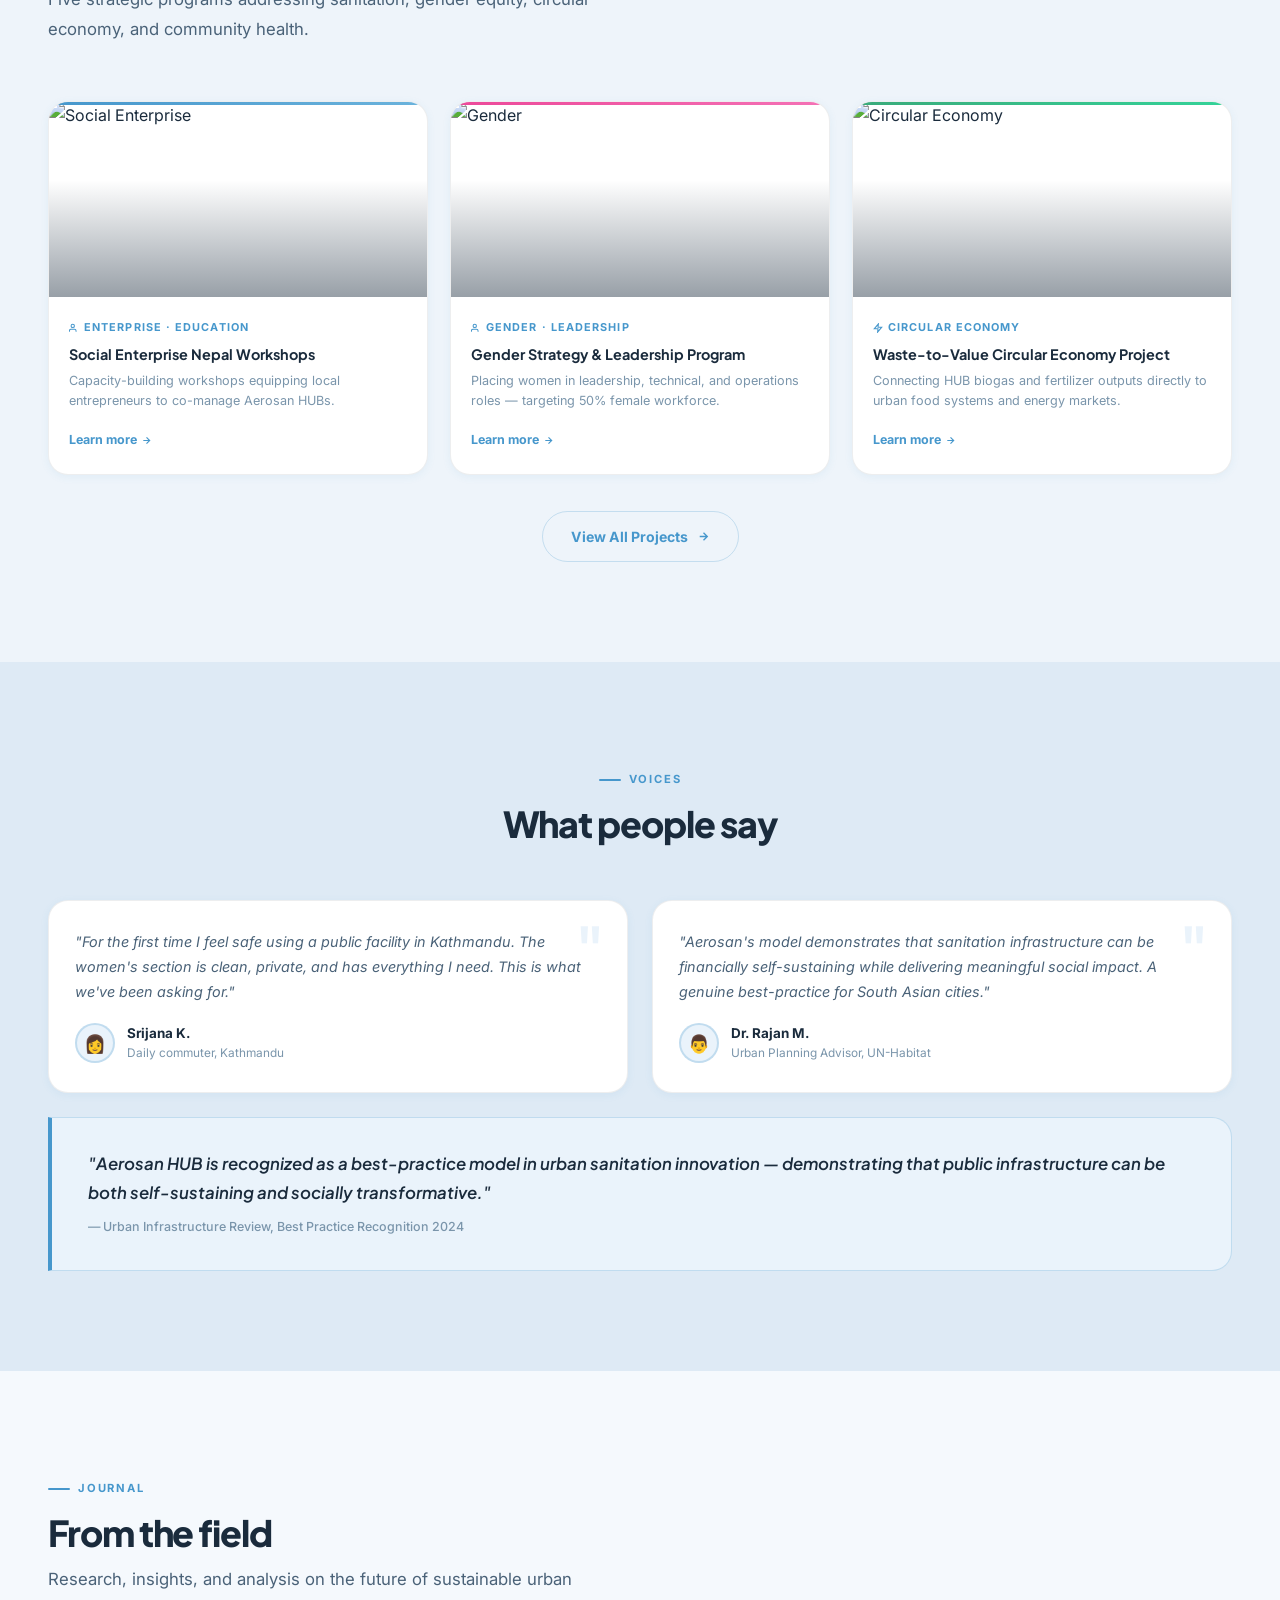
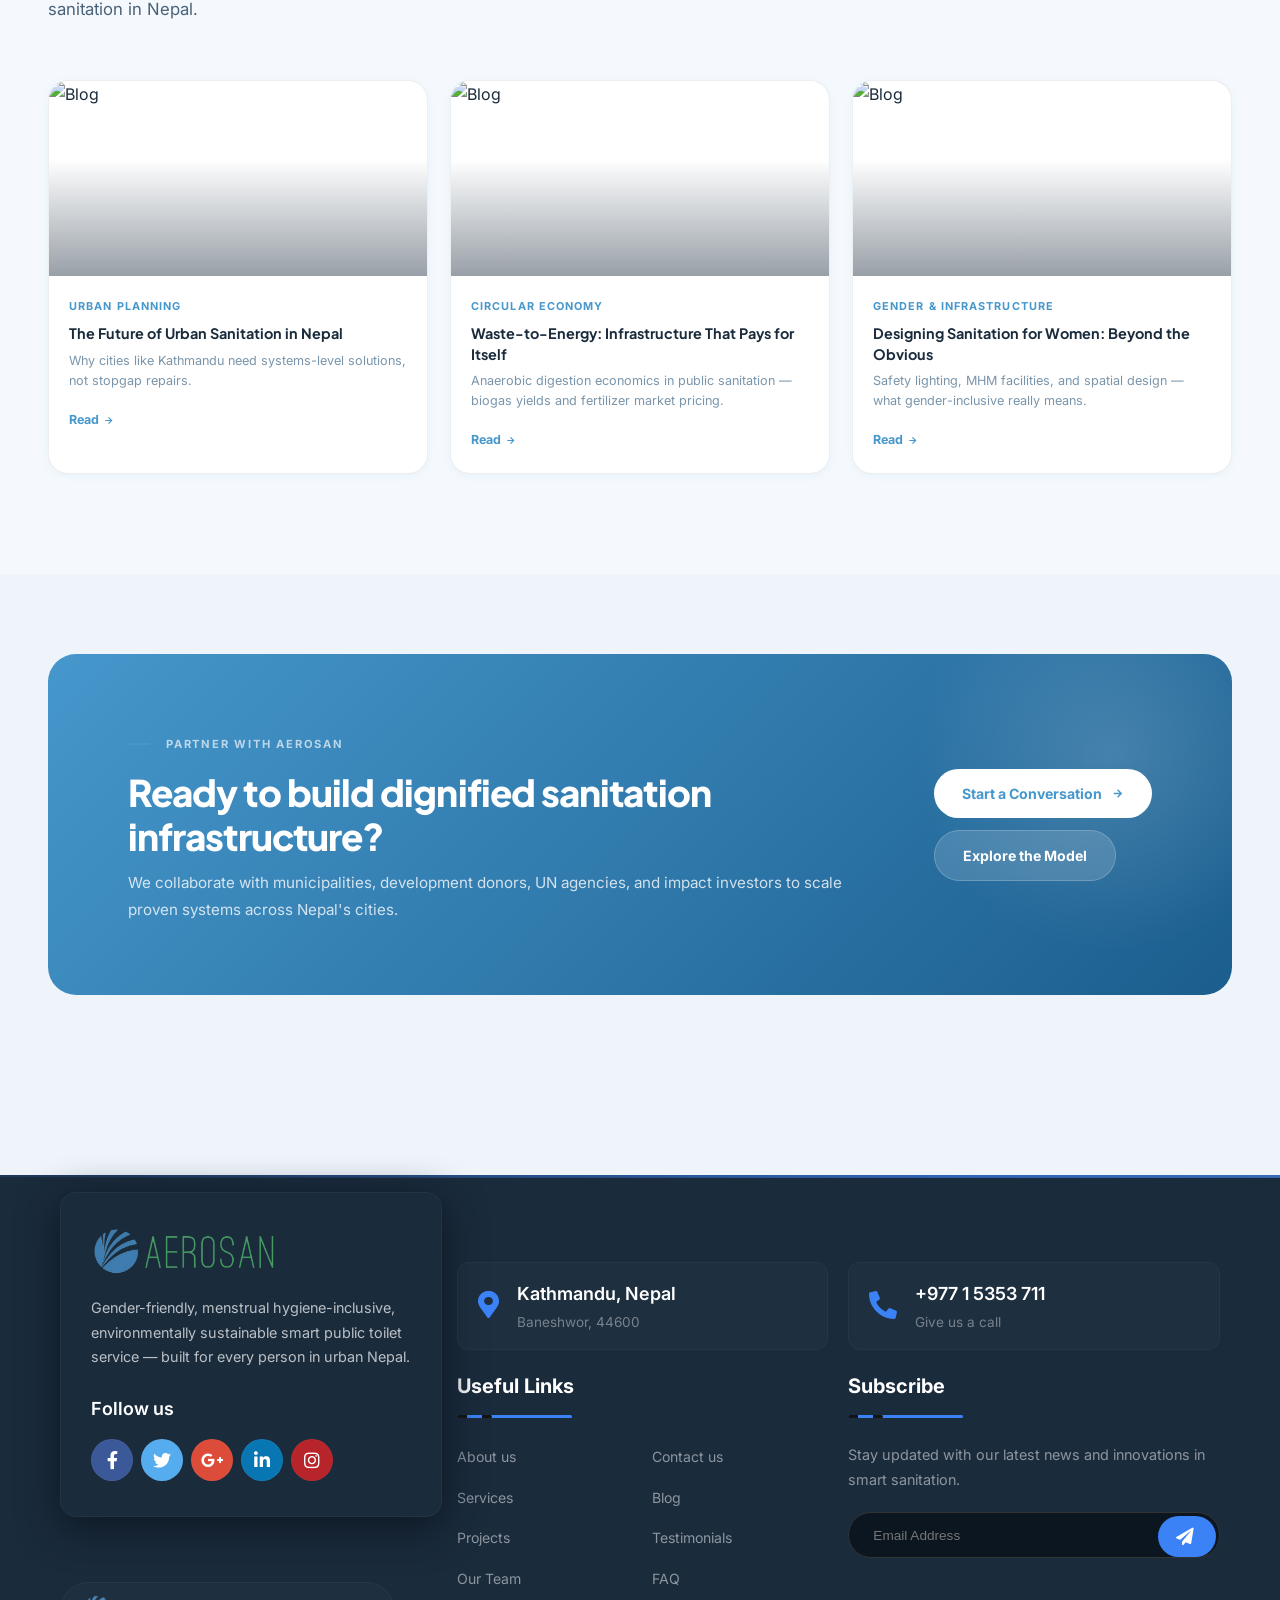
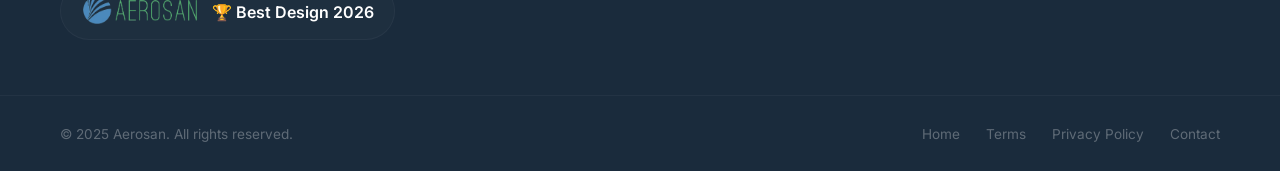
==== commit 917bfa4d: "changes footer and branch images?" ====
--- a/index.html
+++ b/index.html
@@ -6,6 +6,10 @@
     <meta name="viewport" content="width=device-width, initial-scale=1.0" />
     <title>Aerosan — Smart, Dignified Public Sanitation in Urban Nepal</title>
     <link rel="stylesheet" href="style.css" />
+       <link
+      rel="stylesheet"
+      href="https://cdnjs.cloudflare.com/ajax/libs/font-awesome/5.15.4/css/all.min.css"
+    />
 
     <style>
         /* ═══ REMOVE old grid/card styles ═══ */
@@ -327,6 +331,619 @@
         );
     }
 }
+.nav-logo img {
+    height: 40px;
+    width: auto;
+    display: block;
+}
+
+.nav-logo img {
+    height: clamp(30px, 5vw, 40px);
+    width: auto;
+    display: block;
+}
+    </style>
+        <style>
+      /* ----- Reset & Base ----- */
+
+      /* ----- Container ----- */
+      .container {
+        max-width: 1200px;
+        margin: 0 auto;
+        padding: 0 20px;
+      }
+
+      /* ----- Footer Main ----- */
+      .dk-footer {
+        padding: 75px 0 0;
+        /* background-color: #151414; */
+        background-color: #1a2b3c;
+        position: relative;
+        z-index: 2;
+        margin-top: 80px;
+        border-top: 2px solid rgba(59, 130, 246, 0.15);
+      }
+
+      /* Animated glow line on top */
+      .dk-footer::before {
+        content: "";
+        position: absolute;
+        top: -2px;
+        left: 0;
+        width: 100%;
+        height: 3px;
+        background: linear-gradient(
+          90deg,
+          transparent,
+          #3b82f6,
+          #60a5fa,
+          #3b82f6,
+          transparent
+        );
+        background-size: 300% 100%;
+        animation: shimmerLine 5s ease-in-out infinite;
+        opacity: 0.6;
+      }
+
+      @keyframes shimmerLine {
+        0% {
+          background-position: 0% 0%;
+        }
+        50% {
+          background-position: 100% 0%;
+        }
+        100% {
+          background-position: 0% 0%;
+        }
+      }
+
+      /* ----- Grid System (no Bootstrap) ----- */
+      .footer-row {
+        display: flex;
+        flex-wrap: wrap;
+        margin: 0 -15px;
+      }
+
+      .footer-col {
+        padding: 0 15px;
+        position: relative;
+      }
+
+      .footer-col-4 {
+        flex: 0 0 33.333%;
+        max-width: 33.333%;
+      }
+
+      .footer-col-8 {
+        flex: 0 0 66.666%;
+        max-width: 66.666%;
+      }
+
+      .footer-contact-row {
+        display: flex;
+        flex-wrap: wrap;
+        margin: 0 -10px;
+      }
+
+      .footer-contact-col {
+        flex: 0 0 50%;
+        max-width: 50%;
+        padding: 0 10px;
+      }
+
+      .footer-links-row {
+        display: flex;
+        flex-wrap: wrap;
+        margin: 0 -10px;
+      }
+
+      .footer-links-col {
+        flex: 0 0 50%;
+        max-width: 50%;
+        padding: 0 10px;
+      }
+
+      .copyright-row {
+        display: flex;
+        flex-wrap: wrap;
+        justify-content: space-between;
+        align-items: center;
+      }
+
+      .copyright-col {
+        flex: 0 0 auto;
+      }
+
+      /* ----- Brand Box (absolute) ----- */
+      .dk-footer-box-info {
+        position: absolute;
+        top: -60px;
+        background: #1a2b3c;
+        padding: 35px 30px;
+        z-index: 2;
+        border-radius: 16px;
+        box-shadow: 0 10px 40px #0d1722;
+        border: 1px solid rgba(255, 255, 255, 0.04);
+        transition:
+          transform 0.4s ease,
+          box-shadow 0.4s ease;
+        margin-bottom: 40px;
+      }
+
+      .dk-footer-box-info:hover {
+        transform: translateY(-6px);
+        box-shadow: 0 30px 80px rgba(59, 130, 246, 0.12);
+      }
+
+      .footer-logo-img {
+        max-height: 50px;
+        filter: brightness(0.9) saturate(1.1);
+        transition: filter 0.3s;
+      }
+
+      .footer-logo-img:hover {
+        filter: brightness(1.1) saturate(1.3);
+      }
+
+      .footer-info-text {
+        margin: 18px 0 24px;
+        color: rgba(255, 255, 255, 0.7);
+        font-size: 0.9rem;
+        line-height: 1.7;
+      }
+
+      /* ----- Social Icons (brand colored) ----- */
+      .footer-social-link h3 {
+        color: #fff;
+        font-size: 18px;
+        margin-bottom: 16px;
+        font-weight: 600;
+      }
+
+      .footer-social-link ul {
+        list-style: none;
+        padding: 0;
+        margin: 0;
+        display: flex;
+        gap: 8px;
+        flex-wrap: wrap;
+      }
+
+      .footer-social-link li {
+        display: inline-block;
+      }
+
+      .footer-social-link a {
+        display: block;
+        width: 42px;
+        height: 42px;
+        border-radius: 50%;
+        text-align: center;
+        line-height: 42px;
+        background: #1a1a1a;
+        color: #fff;
+        font-size: 18px;
+        transition: all 0.3s cubic-bezier(0.34, 1.56, 0.64, 1);
+        border: 1px solid rgba(255, 255, 255, 0.04);
+        text-decoration: none;
+      }
+
+      .footer-social-link a:hover {
+        transform: scale(1.15) translateY(-4px);
+        box-shadow: 0 8px 25px rgba(0, 0, 0, 0.4);
+        filter: brightness(1.2);
+      }
+
+      .footer-social-link li:nth-child(1) a {
+        background-color: #3b5998;
+      }
+      .footer-social-link li:nth-child(2) a {
+        background-color: #55acee;
+      }
+      .footer-social-link li:nth-child(3) a {
+        background-color: #dd4b39;
+      }
+      .footer-social-link li:nth-child(4) a {
+        background-color: #0976b4;
+      }
+      .footer-social-link li:nth-child(5) a {
+        background-color: #b7242a;
+      }
+
+      /* ----- Award Badge ----- */
+      .footer-awarad {
+        margin-top: 330px;
+        display: flex;
+        align-items: center;
+        gap: 12px;
+        padding: 12px 20px;
+        background: rgba(255, 255, 255, 0.02);
+        border-radius: 40px;
+        border: 1px solid rgba(255, 255, 255, 0.04);
+        width: fit-content;
+        animation: awardPulse 3s ease-in-out infinite;
+      }
+
+      @keyframes awardPulse {
+        0%,
+        100% {
+          opacity: 0.8;
+          transform: scale(1);
+        }
+        50% {
+          opacity: 1;
+          transform: scale(1.02);
+        }
+      }
+
+      .footer-awarad img {
+        max-height: 32px;
+      }
+
+      .footer-awarad p {
+        color: #fff;
+        font-size: 16px;
+        font-weight: 600;
+        margin: 0;
+        padding-top: 2px;
+      }
+
+      /* ----- Contact Us ----- */
+      .contact-us {
+        position: relative;
+        z-index: 2;
+        margin-top: 10px;
+        display: flex;
+        align-items: center;
+        padding: 16px 20px;
+        background: rgba(255, 255, 255, 0.02);
+        border-radius: 12px;
+        border: 1px solid rgba(255, 255, 255, 0.03);
+        transition: all 0.3s ease;
+      }
+
+      .contact-us:hover {
+        background: rgba(255, 255, 255, 0.04);
+        border-color: rgba(59, 130, 246, 0.15);
+        transform: translateX(4px);
+      }
+
+      .contact-us.contact-us-last {
+        margin-left: 0;
+      }
+
+      .contact-icon {
+        margin-right: 18px;
+        flex-shrink: 0;
+      }
+
+      .contact-icon i {
+        font-size: 28px;
+        color: #3b82f6;
+        transition: transform 0.3s ease;
+      }
+
+      .contact-us:hover .contact-icon i {
+        transform: scale(1.15) rotate(-5deg);
+      }
+
+      .contact-info {
+        color: #fff;
+      }
+
+      .contact-info h3 {
+        font-size: 18px;
+        color: #fff;
+        margin-bottom: 2px;
+        font-weight: 600;
+      }
+
+      .contact-info p {
+        color: rgba(255, 255, 255, 0.4);
+        font-size: 0.85rem;
+        margin: 0;
+      }
+
+      /* ----- Footer Widget / Links ----- */
+      .footer-widget {
+        margin-top: 20px;
+      }
+
+      .footer-widget .section-heading {
+        margin-bottom: 25px;
+      }
+
+      .footer-widget h3 {
+        font-size: 20px;
+        color: #fff;
+        position: relative;
+        margin-bottom: 12px;
+        font-weight: 700;
+      }
+
+      .footer-widget p {
+        color: rgba(255, 255, 255, 0.5);
+        font-size: 0.9rem;
+        line-height: 1.7;
+        margin-bottom: 20px;
+      }
+
+      .footer-links-list {
+        display: flex;
+        gap: 20px;
+      }
+
+      .footer-links-list ul {
+        list-style: none;
+        padding: 0;
+        margin: 0;
+        flex: 1;
+      }
+
+      .footer-links-list li {
+        margin-bottom: 14px;
+      }
+
+      .footer-links-list a {
+        color: rgba(255, 255, 255, 0.5);
+        transition: all 0.25s ease;
+        text-decoration: none;
+        font-size: 0.88rem;
+        display: inline-block;
+      }
+
+      .footer-links-list a:hover {
+        color: #60a5fa;
+        transform: translateX(6px);
+      }
+
+      .footer-left-widget {
+        padding-left: 0;
+      }
+
+      /* ----- Animated Border ----- */
+      .animate-border {
+        position: relative;
+        display: block;
+        width: 115px;
+        height: 3px;
+        background: #3b82f6;
+        border-radius: 2px;
+      }
+
+      .animate-border::after {
+        position: absolute;
+        content: "";
+        width: 35px;
+        height: 3px;
+        left: 0;
+        bottom: 0;
+        border-left: 10px solid #151414;
+        border-right: 10px solid #151414;
+        animation: animborder 2.5s linear infinite;
+        border-radius: 2px;
+      }
+
+      @keyframes animborder {
+        0% {
+          transform: translateX(0px);
+        }
+        100% {
+          transform: translateX(113px);
+        }
+      }
+
+      /* ----- Subscribe Form ----- */
+      .dk-footer-form {
+        position: relative;
+      }
+
+      .dk-footer-form input[type="email"] {
+        padding: 14px 24px;
+        border-radius: 50px;
+        background: #0b1620;
+        border: 1px solid #333;
+        color: #fff;
+        font-size: 0.9rem;
+        width: 100%;
+        transition: all 0.3s ease;
+        outline: none;
+      }
+
+      .dk-footer-form input[type="email"]:focus {
+        border-color: #1b2433;
+        box-shadow: 0 0 0 3px rgba(59, 130, 246, 0.15);
+        background: #172431;
+      }
+
+      .dk-footer-form input::placeholder {
+        color: #777;
+        font-size: 0.85rem;
+      }
+
+      .dk-footer-form button {
+        position: absolute;
+        top: 4px;
+        right: 4px;
+        padding: 10px 22px 10px 18px;
+        border-radius: 50px;
+        border: none;
+        background: #3b82f6;
+        color: #fff;
+        transition: all 0.3s ease;
+        font-size: 1.1rem;
+        cursor: pointer;
+      }
+
+      .dk-footer-form button:hover {
+        background: #60a5fa;
+        transform: scale(1.04);
+        box-shadow: 0 4px 20px rgba(59, 130, 246, 0.3);
+      }
+
+      /* ----- Copyright ----- */
+      .copyright {
+        padding: 24px 0;
+        margin-top: 55px;
+        background-color: #1a2b3c;
+        border-top: 1px solid rgba(255, 255, 255, 0.04);
+      }
+
+      .copyright span,
+      .copyright a {
+        color: rgba(255, 255, 255, 0.3);
+        transition: all 0.25s ease;
+        font-size: 0.85rem;
+        text-decoration: none;
+      }
+
+      .copyright a:hover {
+        color: #60a5fa;
+      }
+
+      .copyright-menu ul {
+        text-align: right;
+        margin: 0;
+        padding: 0;
+        list-style: none;
+      }
+
+      .copyright-menu li {
+        display: inline-block;
+        padding-left: 22px;
+      }
+
+      /* ----- Back to Top ----- */
+      .btn-top {
+        width: 44px;
+        height: 44px;
+        border-radius: 50%;
+        padding: 0;
+        position: fixed;
+        bottom: 30px;
+        right: 30px;
+        background: #1a2b3c;
+        border: 1px solid rgba(255, 255, 255, 0.06);
+        color: #fff;
+        display: flex;
+        align-items: center;
+        justify-content: center;
+        z-index: 999;
+        transition: all 0.3s ease;
+        font-size: 1.4rem;
+        box-shadow: 0 4px 20px rgba(0, 0, 0, 0.3);
+        cursor: pointer;
+      }
+
+      .btn-top:hover {
+        background: #3b82f6;
+        border-color: #3b82f6;
+        transform: translateY(-4px) scale(1.05);
+        box-shadow: 0 8px 30px rgba(59, 130, 246, 0.25);
+      }
+
+      /* ----- Font Awesome (local fallback) ----- */
+      .fab,
+      .fas {
+        font-style: normal;
+      }
+
+      /* ----- Responsive ----- */
+      @media (max-width: 992px) {
+        .footer-col-4 {
+          flex: 0 0 100%;
+          max-width: 100%;
+        }
+
+        .footer-col-8 {
+          flex: 0 0 100%;
+          max-width: 100%;
+        }
+
+        .dk-footer-box-info {
+          position: relative;
+          top: 0;
+          margin-bottom: 30px;
+        }
+
+        .footer-awarad {
+          margin-top: 20px;
+        }
+
+        .footer-left-widget {
+          padding-left: 0;
+        }
+
+        .contact-us.contact-us-last {
+          margin-left: 0;
+        }
+
+        .copyright-menu ul {
+          text-align: left;
+          margin-top: 10px;
+        }
+
+        .copyright-menu li {
+          padding-left: 0;
+          padding-right: 20px;
+        }
+
+        .footer-links-list {
+          flex-direction: column;
+          gap: 0;
+        }
+      }
+
+      @media (max-width: 768px) {
+        .footer-contact-col {
+          flex: 0 0 100%;
+          max-width: 100%;
+        }
+
+        .footer-links-col {
+          flex: 0 0 100%;
+          max-width: 100%;
+        }
+
+        .copyright-row {
+          flex-direction: column;
+          text-align: center;
+        }
+
+        .copyright-menu ul {
+          text-align: center;
+        }
+
+        .dk-footer-box-info {
+          padding: 25px 20px;
+        }
+      }
+
+      @media (max-width: 576px) {
+        .footer-social-link ul {
+          gap: 5px;
+        }
+
+        .footer-social-link a {
+          width: 36px;
+          height: 36px;
+          line-height: 36px;
+          font-size: 15px;
+        }
+
+        .contact-us {
+          padding: 12px 16px;
+        }
+
+        .contact-info h3 {
+          font-size: 16px;
+        }
+
+        .dk-footer-form button {
+          padding: 8px 16px;
+          font-size: 0.95rem;
+        }
+      }
     </style>
 
 </head>
@@ -337,7 +954,7 @@
     <nav id="nav">
         <div class="nav-inner">
             <a href="index.html" class="nav-logo">
-                <img src="/logo.avif" height="40px" alt="">
+                <img src="/logo.avif"  alt="">
             </a>
             <ul class="nav-links">
                 <li><a href="index.html" class="active">Home</a></li>
@@ -1222,59 +1839,153 @@
     </section>
 
     <!-- ══ FOOTER ══ -->
-    <footer id="footer">
-        <div class="wrap">
-            <div class="footer-grid">
-                <div>
-                    <div class="footer-logo">Aero<span>san</span></div>
-                    <p class="footer-tagline">Gender-friendly, menstrual hygiene-inclusive, environmentally sustainable
-                        smart public toilet service — built for every person in urban Nepal.</p>
-                    <div class="footer-social">
-                        <a href="#"><svg width="15" height="15" viewBox="0 0 24 24" fill="currentColor">
-                                <path
-                                    d="M20.447 20.452h-3.554v-5.569c0-1.328-.027-3.037-1.852-3.037-1.853 0-2.136 1.445-2.136 2.939v5.667H9.351V9h3.414v1.561h.046c.477-.9 1.637-1.85 3.37-1.85 3.601 0 4.267 2.37 4.267 5.455v6.286zM5.337 7.433a2.062 2.062 0 0 1-2.063-2.065 2.064 2.064 0 1 1 2.063 2.065zm1.782 13.019H3.555V9h3.564v11.452zM22.225 0H1.771C.792 0 0 .774 0 1.729v20.542C0 23.227.792 24 1.771 24h20.451C23.2 24 24 23.227 24 22.271V1.729C24 .774 23.2 0 22.222 0h.003z" />
-                            </svg></a>
-                        <a href="#"><svg width="15" height="15" viewBox="0 0 24 24" fill="currentColor">
-                                <path
-                                    d="M18.244 2.25h3.308l-7.227 8.26 8.502 11.24H16.17l-5.214-6.817L4.99 21.75H1.68l7.73-8.835L1.254 2.25H8.08l4.713 6.231zm-1.161 17.52h1.833L7.084 4.126H5.117z" />
-                            </svg></a>
-                        <a href="#"><svg width="15" height="15" viewBox="0 0 24 24" fill="currentColor">
-                                <path
-                                    d="M24 12.073c0-6.627-5.373-12-12-12s-12 5.373-12 12c0 5.99 4.388 10.954 10.125 11.854v-8.385H7.078v-3.47h3.047V9.43c0-3.007 1.792-4.669 4.533-4.669 1.312 0 2.686.235 2.686.235v2.953H15.83c-1.491 0-1.956.925-1.956 1.874v2.25h3.328l-.532 3.47h-2.796v8.385C19.612 23.027 24 18.062 24 12.073z" />
-                            </svg></a>
-                    </div>
-                </div>
-                <div>
-                    <div class="footer-col-title">Company</div>
-                    <ul class="footer-links">
-                        <li><a href="index.html">Home</a></li>
-                        <li><a href="model.html">Model</a></li>
-                        <li><a href="services.html">Services</a></li>
-                        <li><a href="projects.html">Projects</a></li>
+    <footer class="dk-footer">
+      <div class="container">
+        <!-- Row 1: Brand Box (absolute) + Contact Info -->
+        <div class="footer-row">
+          <div class="footer-col footer-col-4">
+            <!-- Brand Box with floating effect -->
+            <div class="dk-footer-box-info">
+              <a href="index.html" class="footer-logo">
+                <img
+                  src="/logo.avif"
+                  alt="Aerosan logo"
+                  class="footer-logo-img"
+                />
+              </a>
+              <p class="footer-info-text">
+                Gender-friendly, menstrual hygiene-inclusive, environmentally
+                sustainable smart public toilet service — built for every person
+                in urban Nepal.
+              </p>
+              <div class="footer-social-link">
+                <h3>Follow us</h3>
+                <ul>
+                  <li>
+                    <a href="#"><i class="fab fa-facebook-f"></i></a>
+                  </li>
+                  <li>
+                    <a href="#"><i class="fab fa-twitter"></i></a>
+                  </li>
+                  <li>
+                    <a href="#"><i class="fab fa-google-plus-g"></i></a>
+                  </li>
+                  <li>
+                    <a href="#"><i class="fab fa-linkedin-in"></i></a>
+                  </li>
+                  <li>
+                    <a href="#"><i class="fab fa-instagram"></i></a>
+                  </li>
+                </ul>
+              </div>
+            </div>
+            <!-- Award Badge (animated) -->
+            <div class="footer-awarad">
+              <img src="/logo.avif" alt="award" />
+              <p>🏆 Best Design 2026</p>
+            </div>
+          </div>
+
+          <!-- Right side: Contact + Links + Subscribe -->
+          <div class="footer-col footer-col-8">
+            <!-- Contact Row -->
+            <div class="footer-contact-row">
+              <div class="footer-contact-col">
+                <div class="contact-us">
+                  <div class="contact-icon">
+                    <i class="fas fa-map-marker-alt"></i>
+                  </div>
+                  <div class="contact-info">
+                    <h3>Kathmandu, Nepal</h3>
+                    <p>Baneshwor, 44600</p>
+                  </div>
+                </div>
+              </div>
+              <div class="footer-contact-col">
+                <div class="contact-us contact-us-last">
+                  <div class="contact-icon">
+                    <i class="fas fa-phone-alt"></i>
+                  </div>
+                  <div class="contact-info">
+                    <h3>+977 1 5353 711</h3>
+                    <p>Give us a call</p>
+                  </div>
+                </div>
+              </div>
+            </div>
+
+            <!-- Links & Subscribe Row -->
+            <div class="footer-links-row">
+              <div class="footer-links-col">
+                <div class="footer-widget footer-left-widget">
+                  <div class="section-heading">
+                    <h3>Useful Links</h3>
+                    <span class="animate-border"></span>
+                  </div>
+                  <div class="footer-links-list">
+                    <ul>
+                      <li><a href="#">About us</a></li>
+                      <li><a href="#">Services</a></li>
+                      <li><a href="#">Projects</a></li>
+                      <li><a href="#">Our Team</a></li>
                     </ul>
-                </div>
-                <div>
-                    <div class="footer-col-title">Explore</div>
-                    <ul class="footer-links">
-                        <li><a href="team.html">Team</a></li>
-                        <li><a href="blog.html">Journal</a></li>
-                        <li><a href="contact.html">Contact</a></li>
+                    <ul>
+                      <li><a href="#">Contact us</a></li>
+                      <li><a href="#">Blog</a></li>
+                      <li><a href="#">Testimonials</a></li>
+                      <li><a href="#">FAQ</a></li>
                     </ul>
-                </div>
-                <div>
-                    <div class="footer-col-title">Connect</div>
-                    <ul class="footer-links">
-                        <li><a href="mailto:hello@aerosan.np">hello@aerosan.np</a></li>
-                        <li><a href="#">Kathmandu, Nepal</a></li>
-                        <li><a href="contact.html">Partner Inquiry</a></li>
-                    </ul>
-                </div>
-            </div>
-            <div class="footer-bottom">
-                <span>© 2025 Aerosan. All rights reserved.</span>
-                <div style="display:flex;gap:18px;"><a href="#">Privacy</a><a href="#">Terms</a></div>
-            </div>
-        </div>
+                  </div>
+                </div>
+              </div>
+              <div class="footer-links-col">
+                <div class="footer-widget">
+                  <div class="section-heading">
+                    <h3>Subscribe</h3>
+                    <span class="animate-border"></span>
+                  </div>
+                  <p>
+                    Stay updated with our latest news and innovations in smart
+                    sanitation.
+                  </p>
+                  <form action="#" class="dk-footer-form">
+                    <input type="email" placeholder="Email Address" required />
+                    <button type="submit">
+                      <i class="fas fa-paper-plane"></i>
+                    </button>
+                  </form>
+                </div>
+              </div>
+            </div>
+          </div>
+        </div>
+      </div>
+
+      <!-- Copyright Bar -->
+      <div class="copyright">
+        <div class="container">
+          <div class="copyright-row">
+            <div class="copyright-col">
+              <span>© 2025 Aerosan. All rights reserved.</span>
+            </div>
+            <div class="copyright-col copyright-menu">
+              <ul>
+                <li><a href="#">Home</a></li>
+                <li><a href="#">Terms</a></li>
+                <li><a href="#">Privacy Policy</a></li>
+                <li><a href="#">Contact</a></li>
+              </ul>
+            </div>
+          </div>
+        </div>
+      </div>
+
+      <!-- Back to Top Button -->
+      <div class="back-to-top">
+        <button class="btn-top" title="Back to Top">
+          <i class="fas fa-chevron-up"></i>
+        </button>
+      </div>
     </footer>
 
     <script>
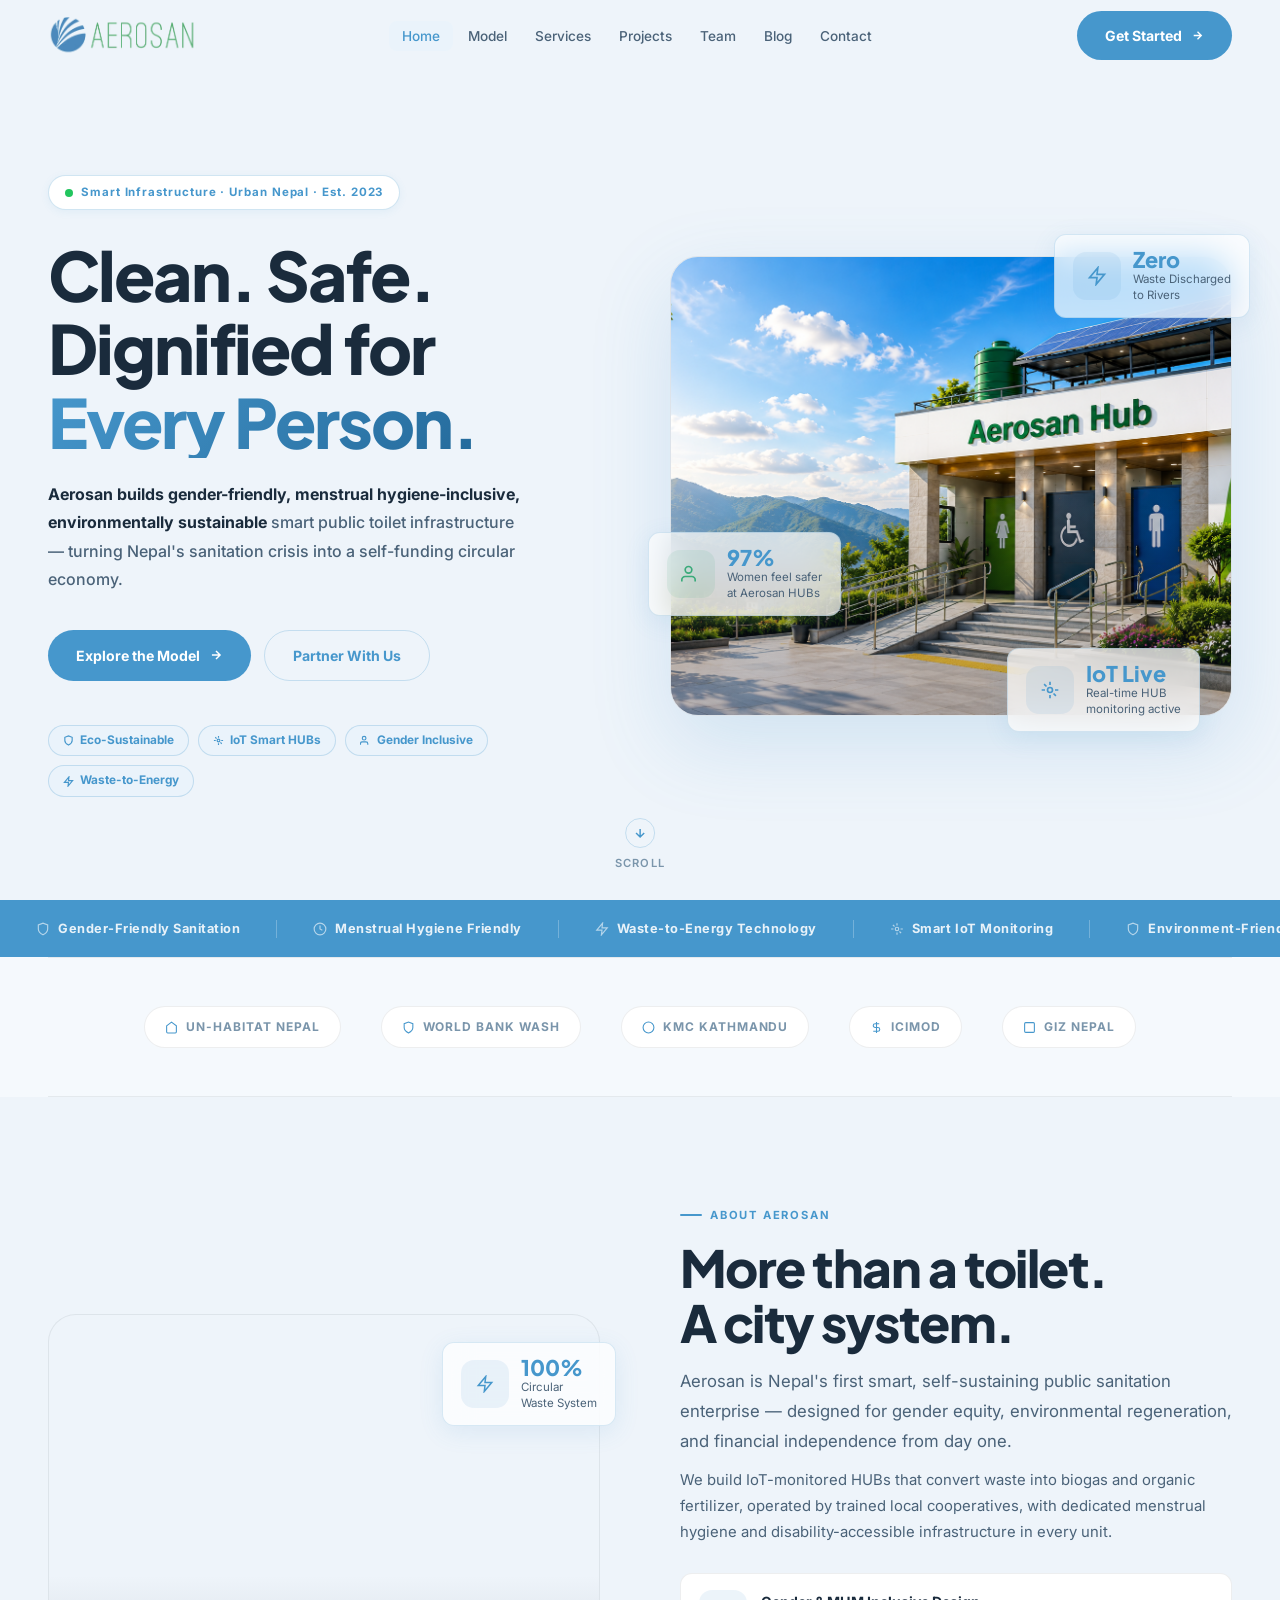
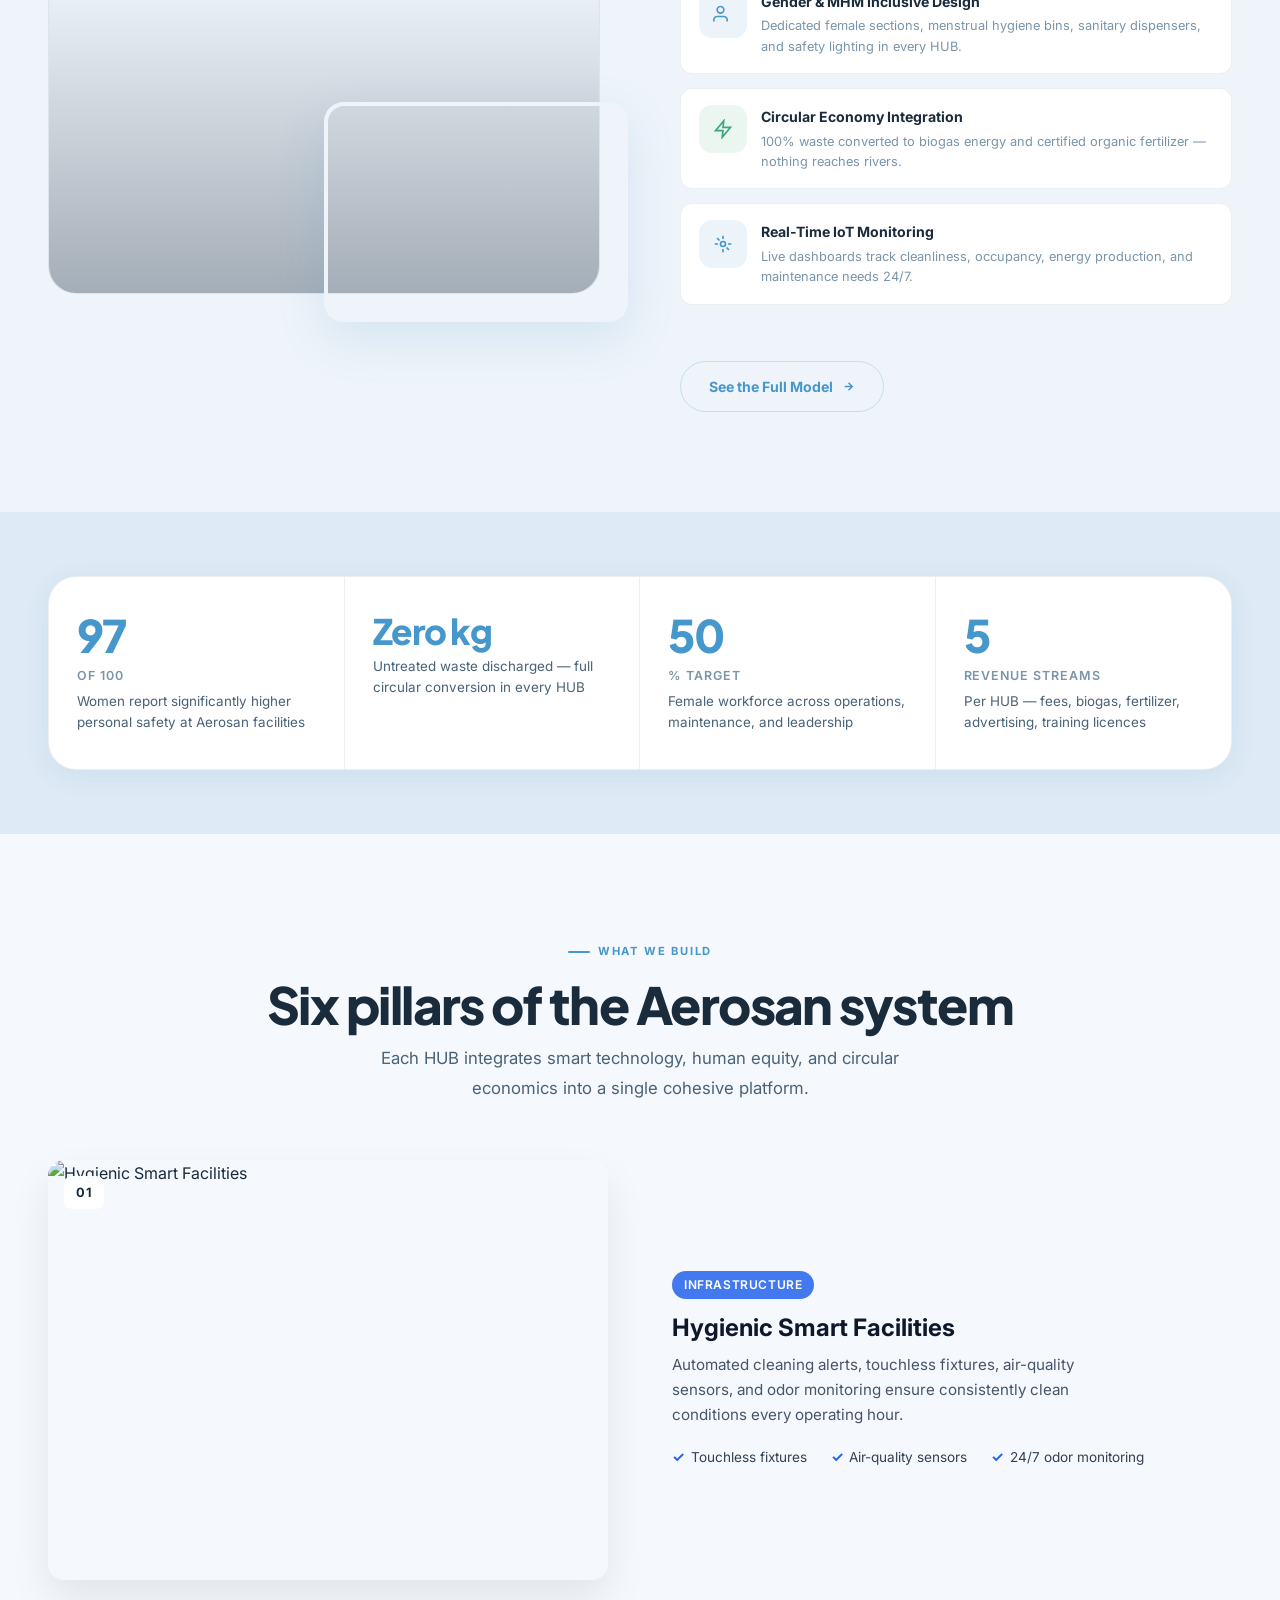
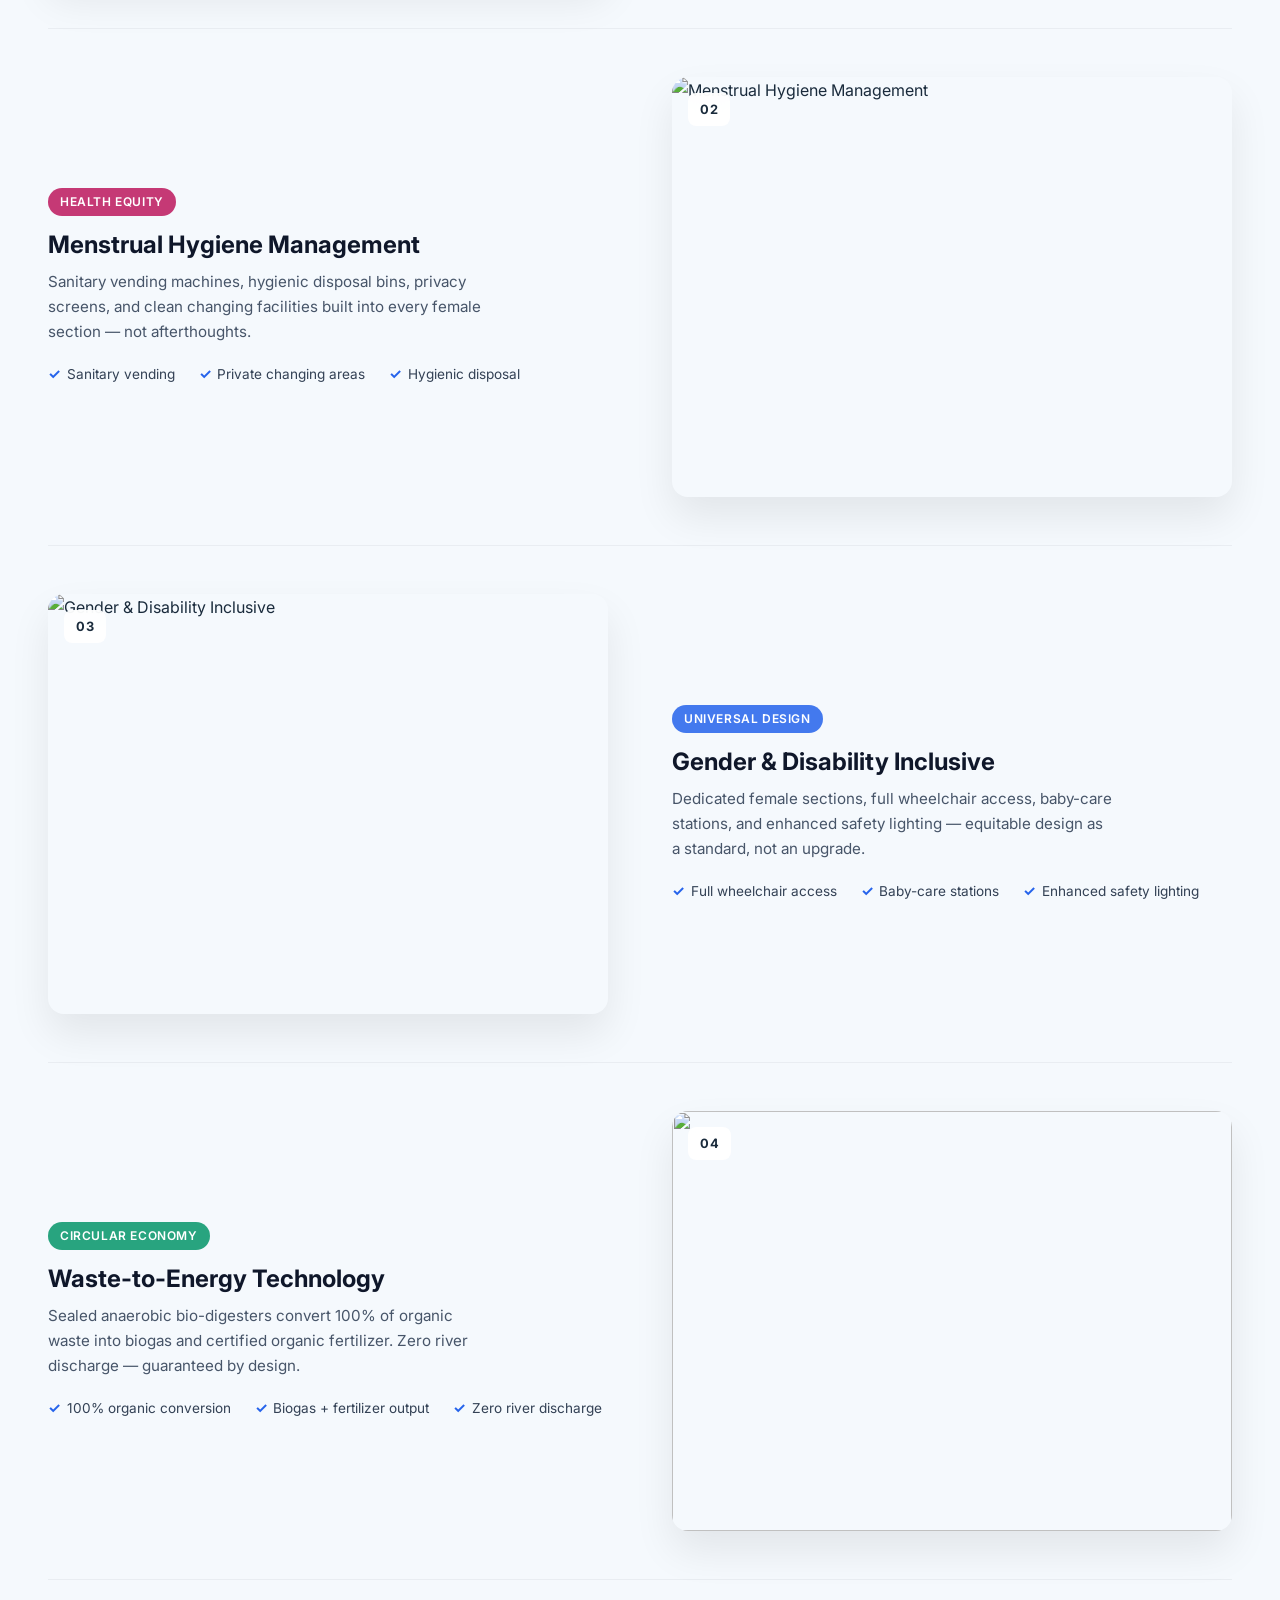
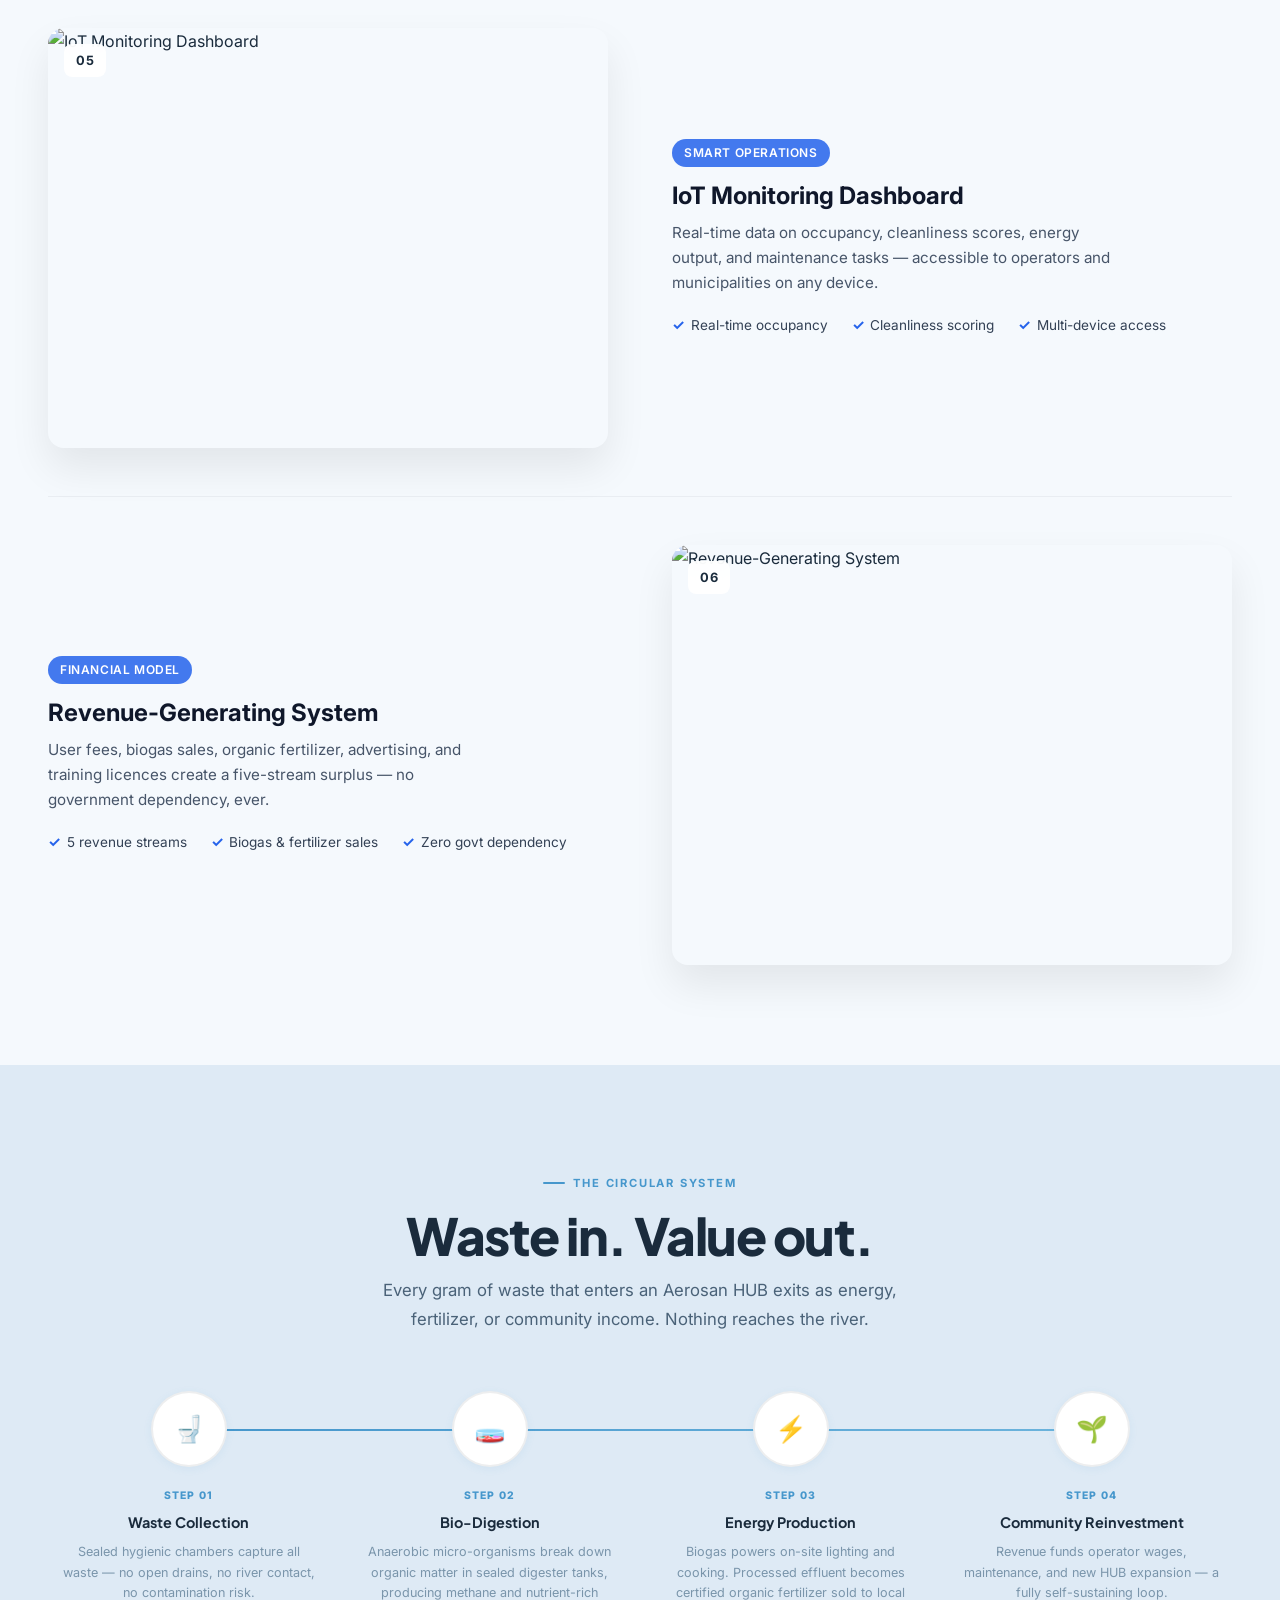
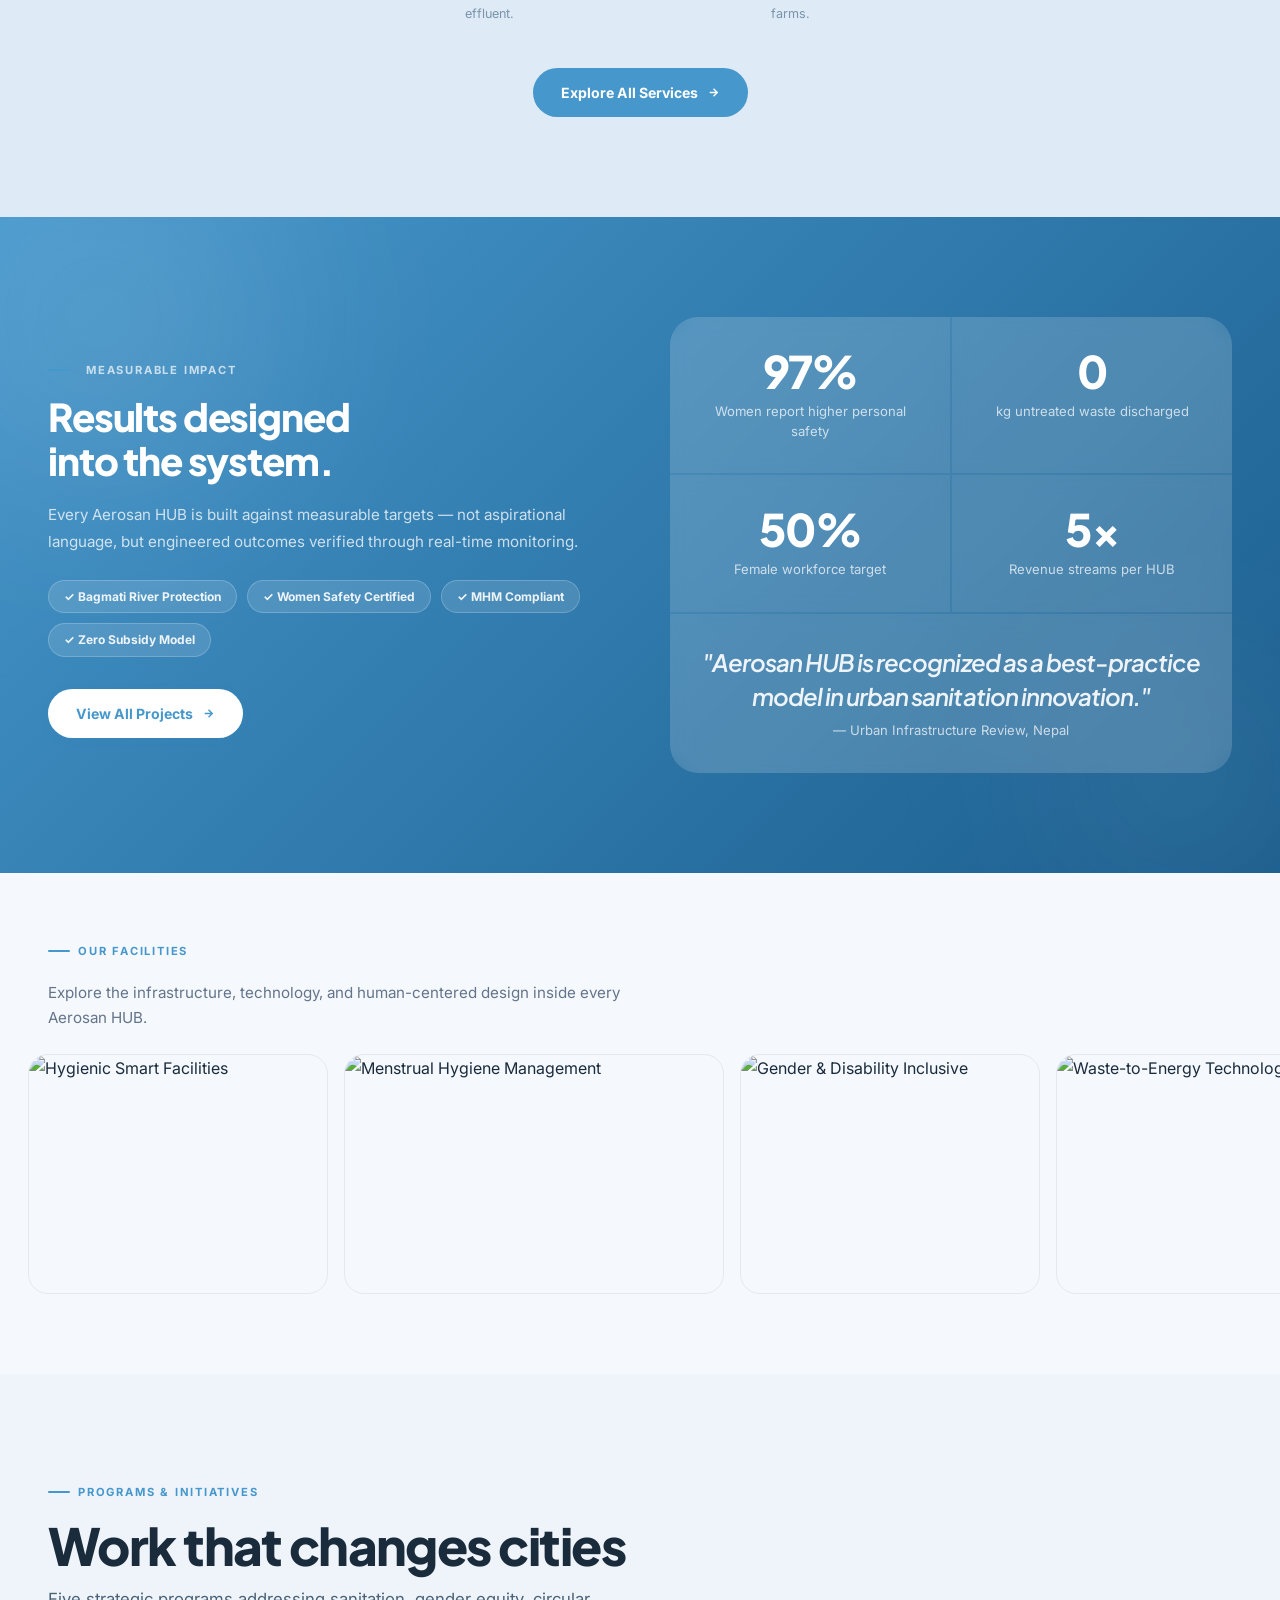
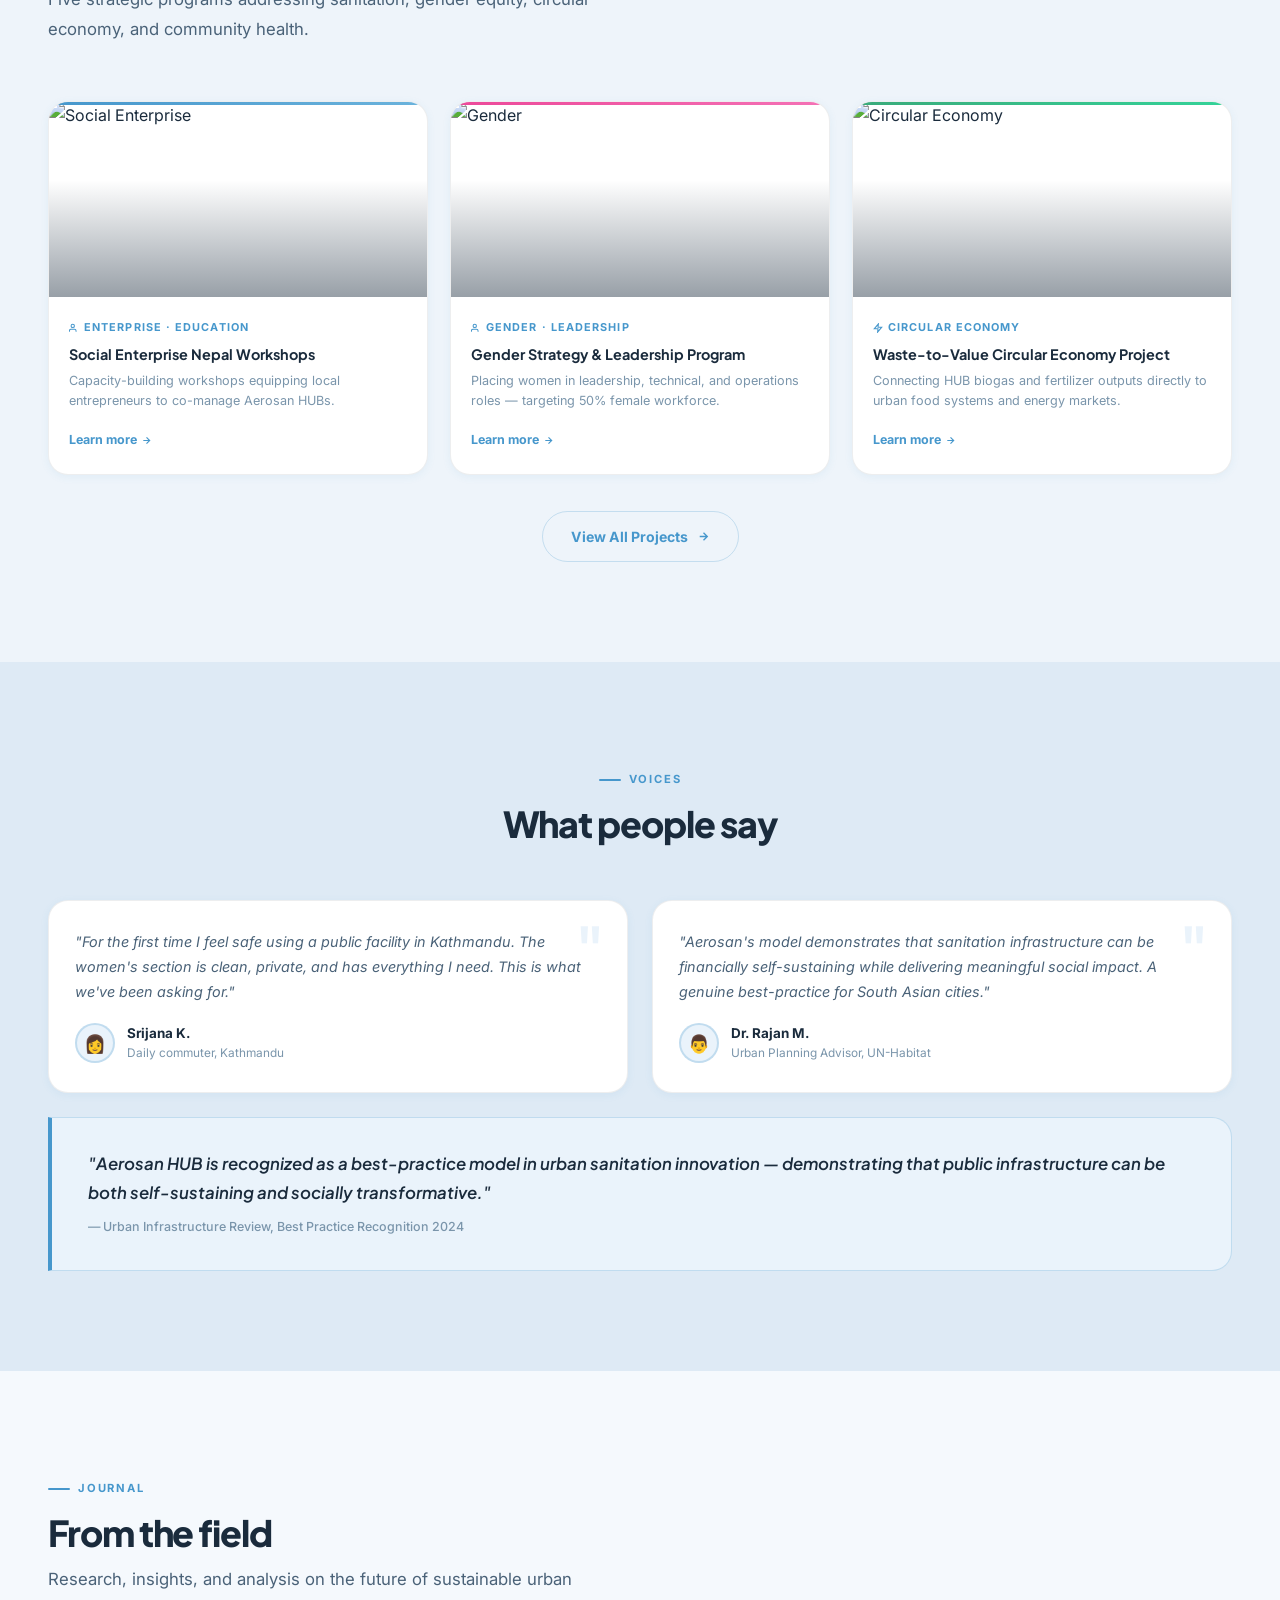
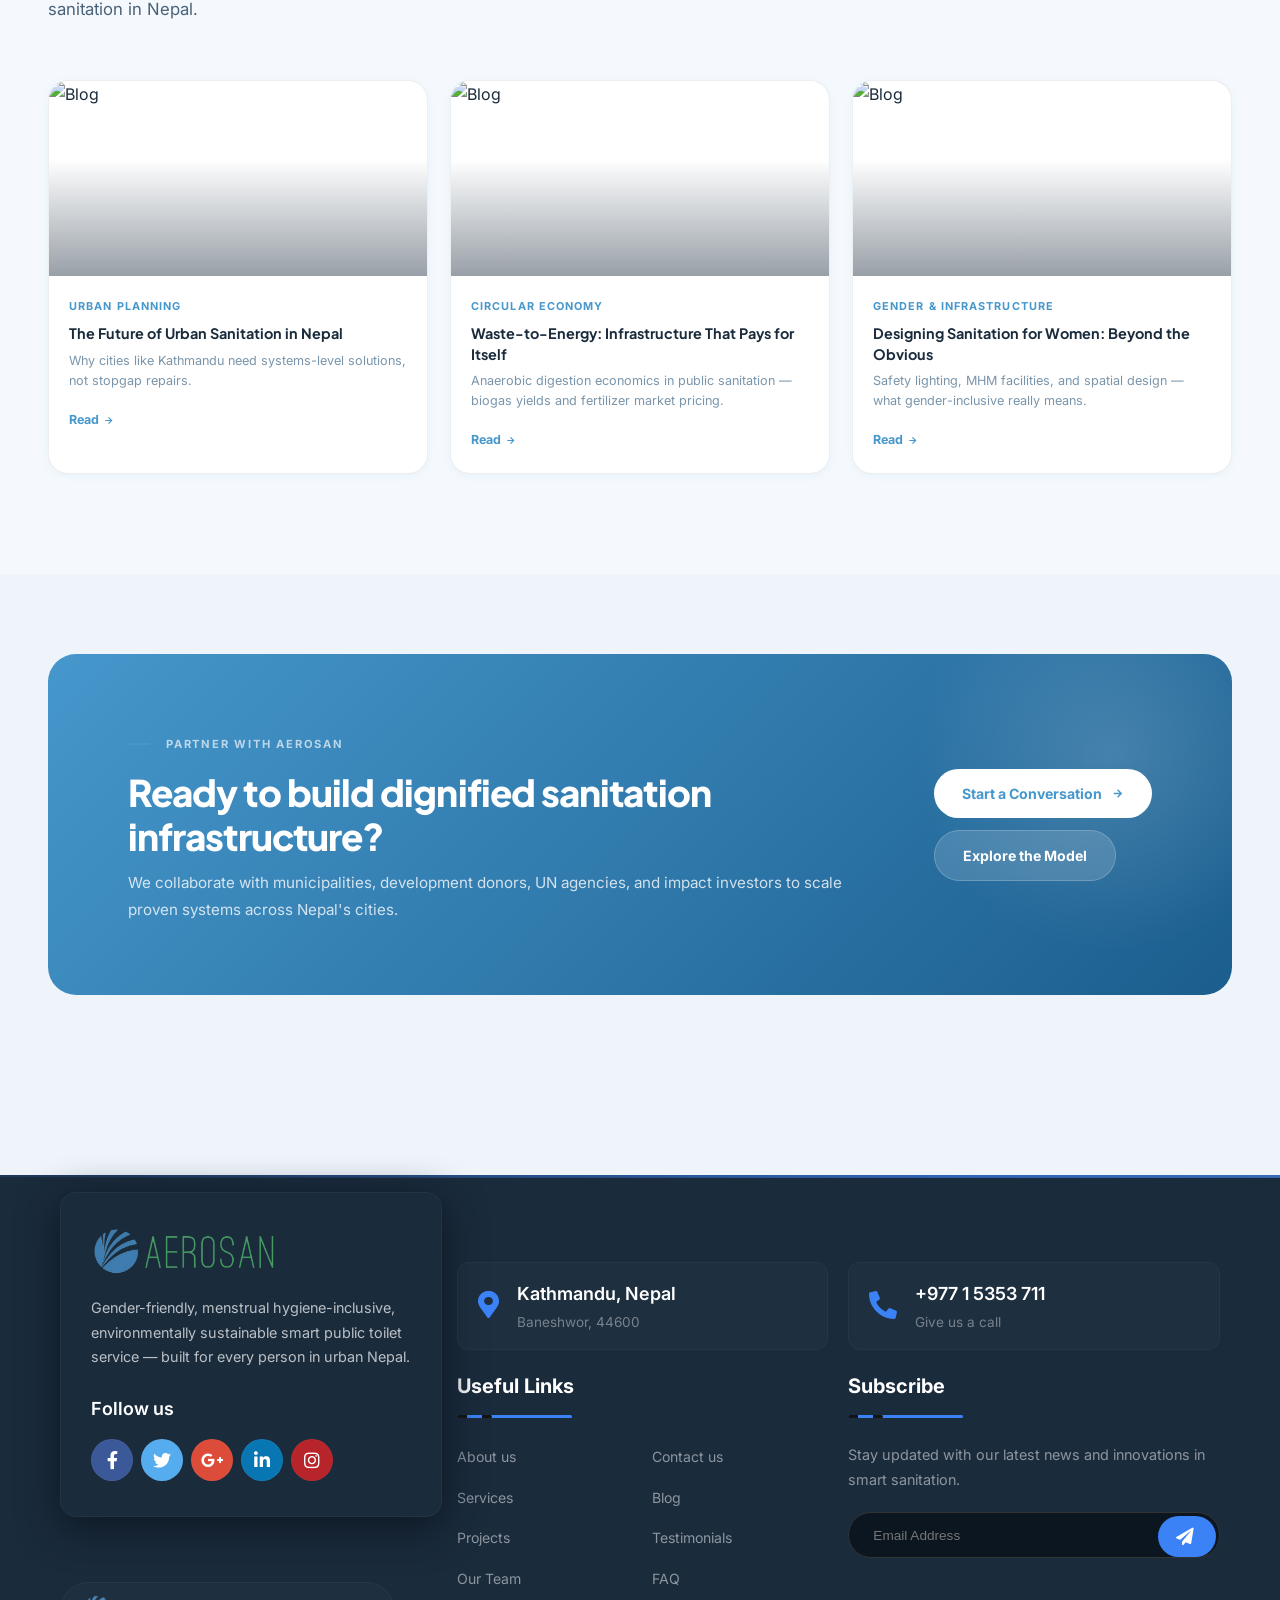
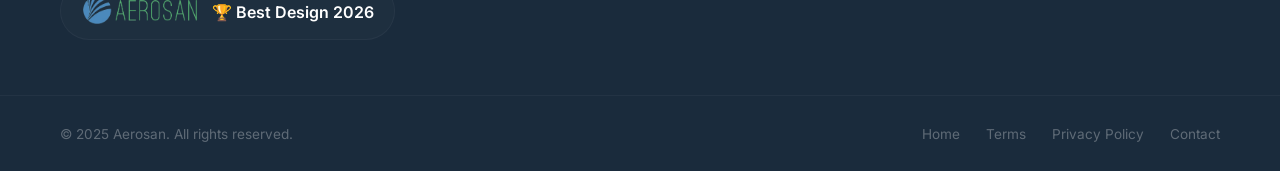
==== commit ea6e9f6b: "changes images" ====
--- a/index.html
+++ b/index.html
@@ -944,6 +944,13 @@
           font-size: 0.95rem;
         }
       }
+    </style>
+        <style>
+      /* Add to your existing styles */
+.btn-top {
+    display: none; /* Hidden by default */
+    /* ... rest of your styles ... */
+}
     </style>
 
 </head>
@@ -2020,6 +2027,37 @@
         }, { threshold: 0.5 });
         countEls.forEach(el => cRo.observe(el));
     </script>
+    <script>
+        // =============================================
+// BACK TO TOP BUTTON - Smooth Scrolling
+// =============================================
+
+const backToTopBtn = document.querySelector('.btn-top');
+
+// Show/hide button based on scroll position
+window.addEventListener('scroll', function() {
+    if (window.pageYOffset > 300) {
+        backToTopBtn.style.display = 'flex';
+        backToTopBtn.style.opacity = '1';
+    } else {
+        backToTopBtn.style.opacity = '0';
+        setTimeout(() => {
+            if (window.pageYOffset <= 300) {
+                backToTopBtn.style.display = 'none';
+            }
+        }, 300);
+    }
+});
+
+// Smooth scroll to top when clicked
+backToTopBtn.addEventListener('click', function(e) {
+    e.preventDefault();
+    window.scrollTo({
+        top: 0,
+        behavior: 'smooth'
+    });
+});
+    </script>
 </body>
 
 </html>
